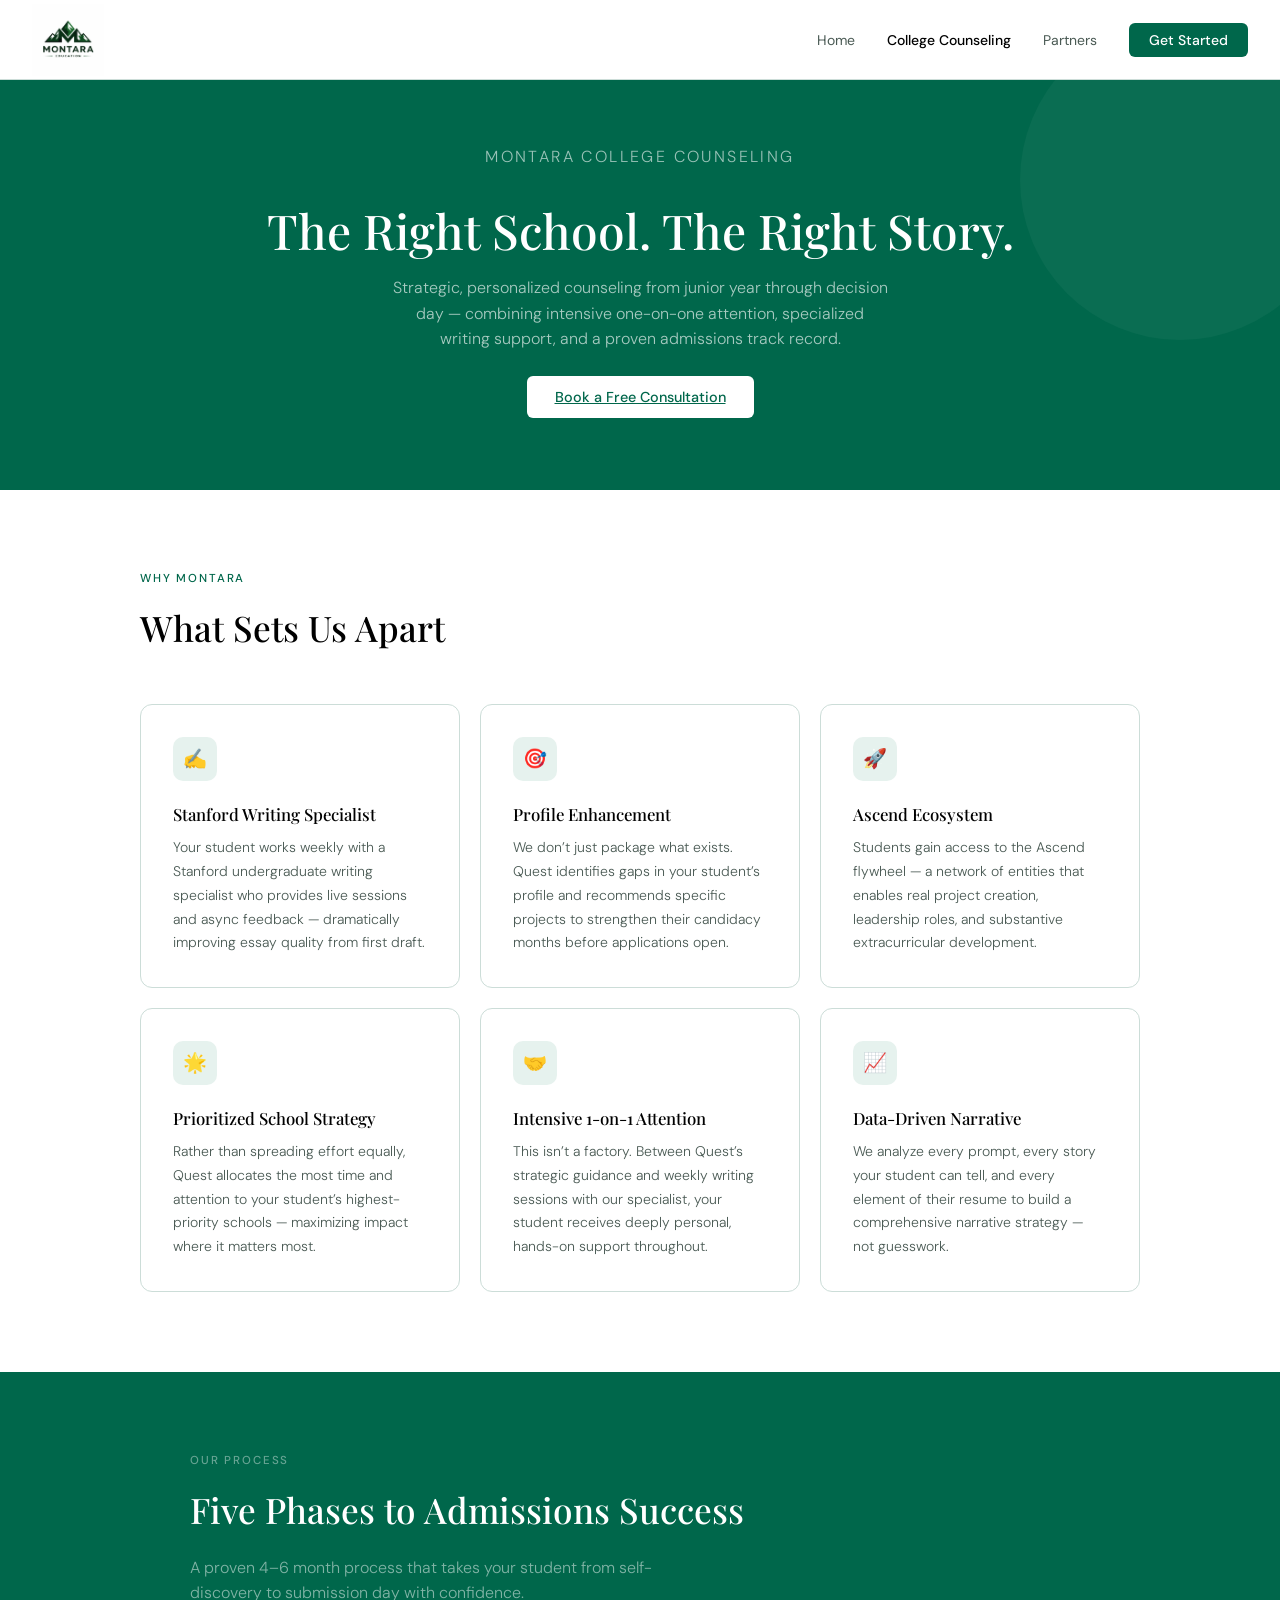
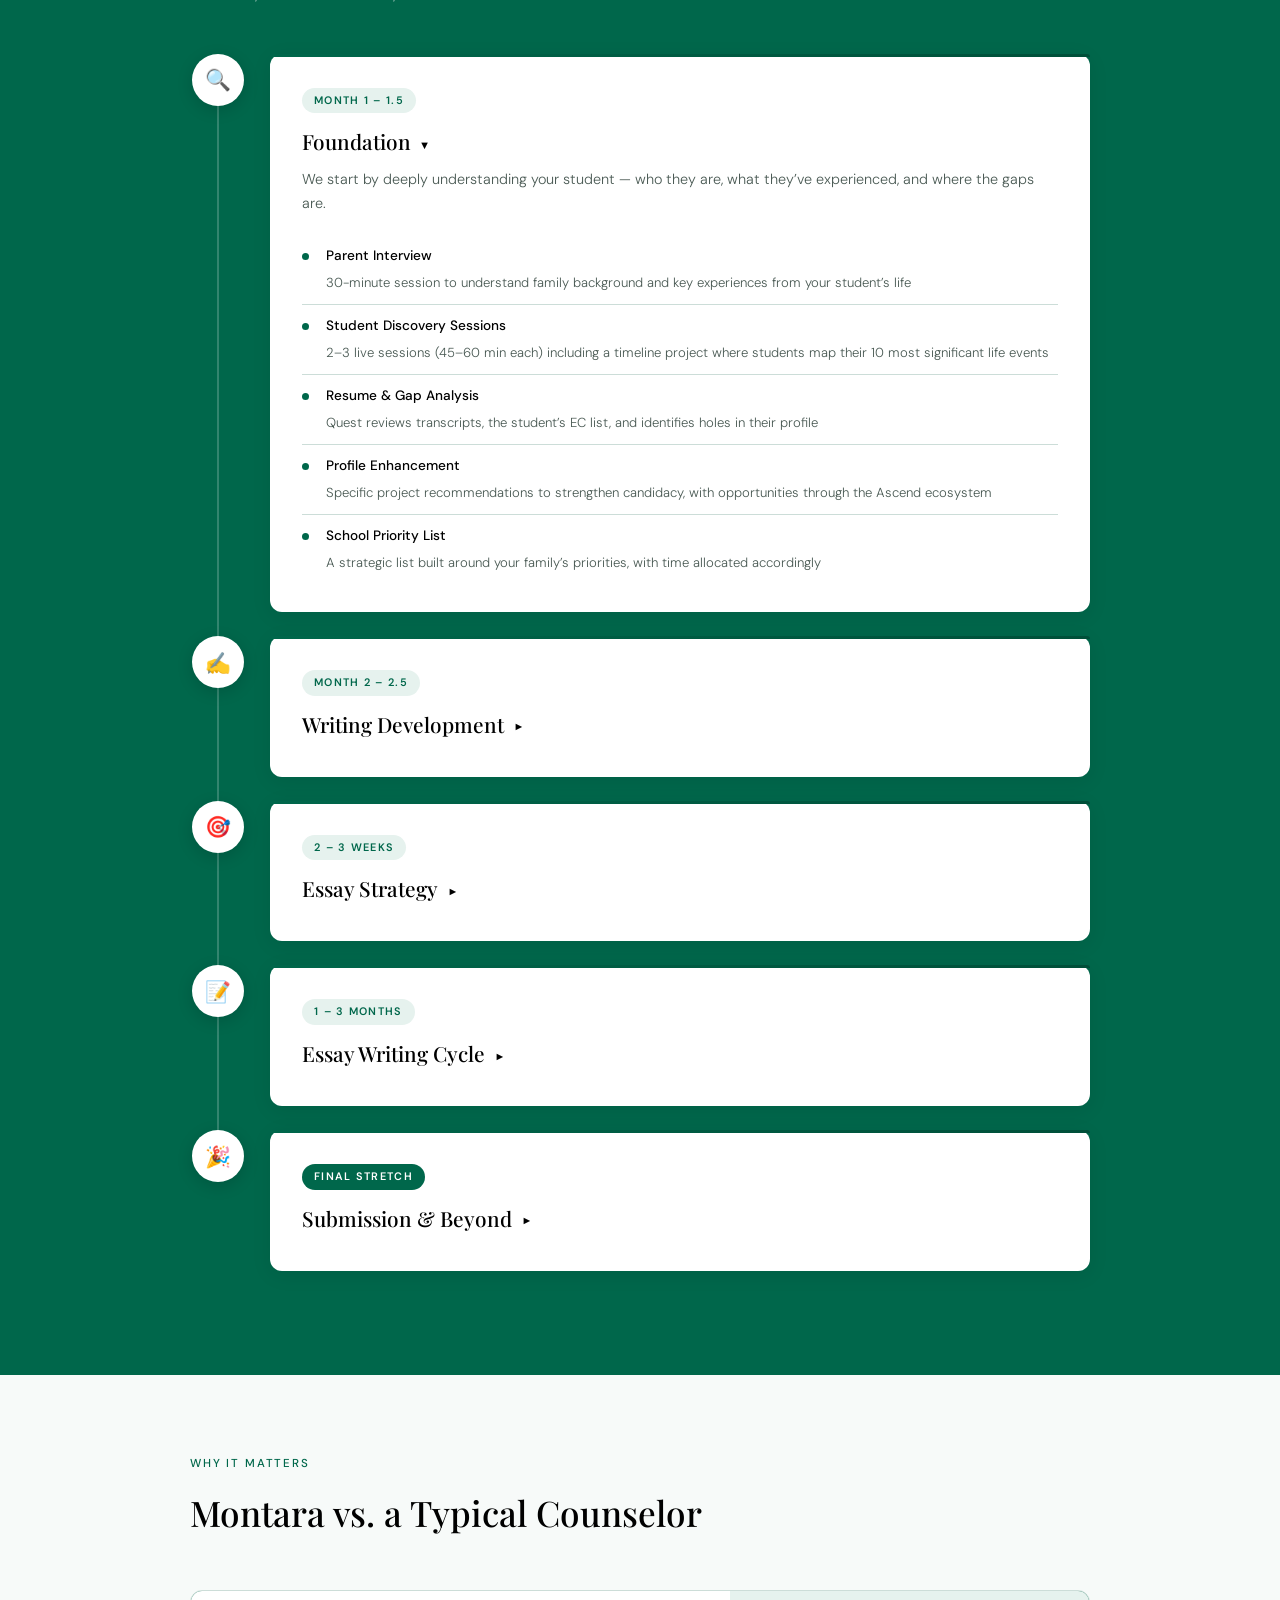
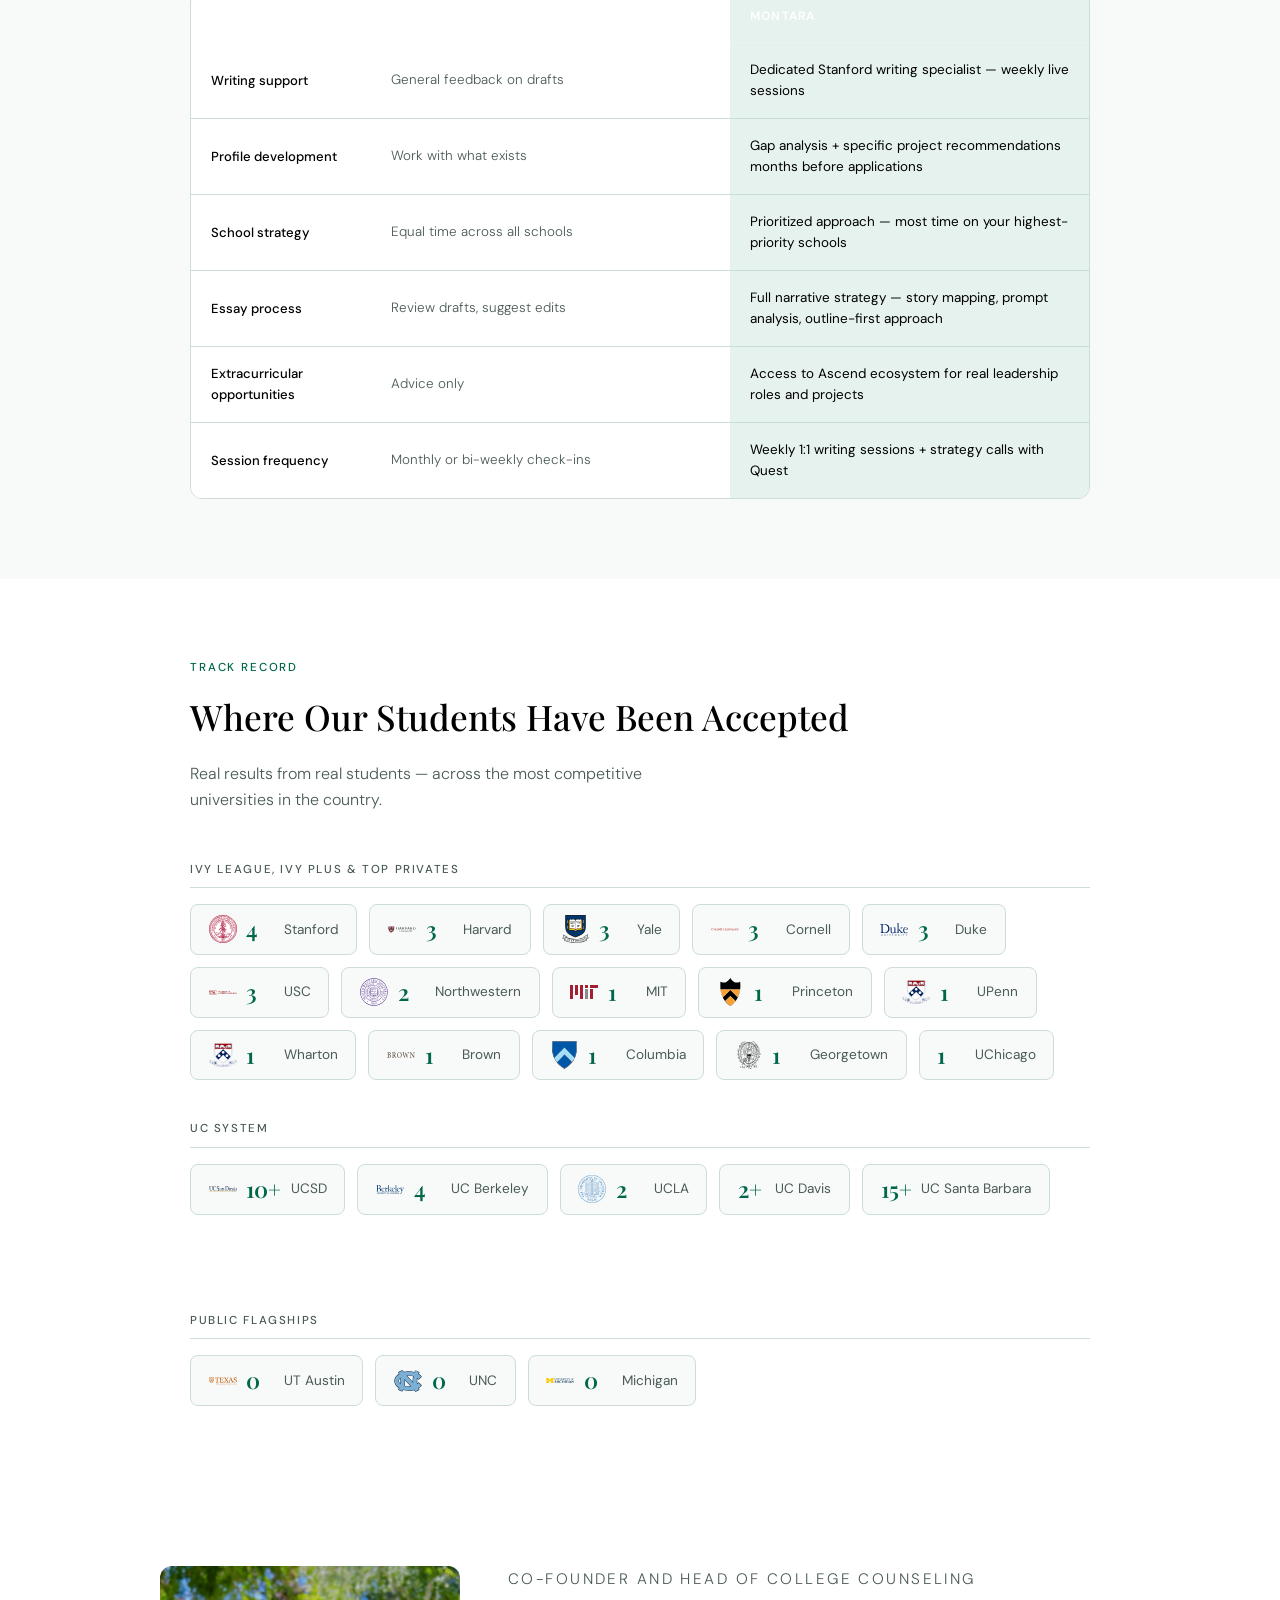
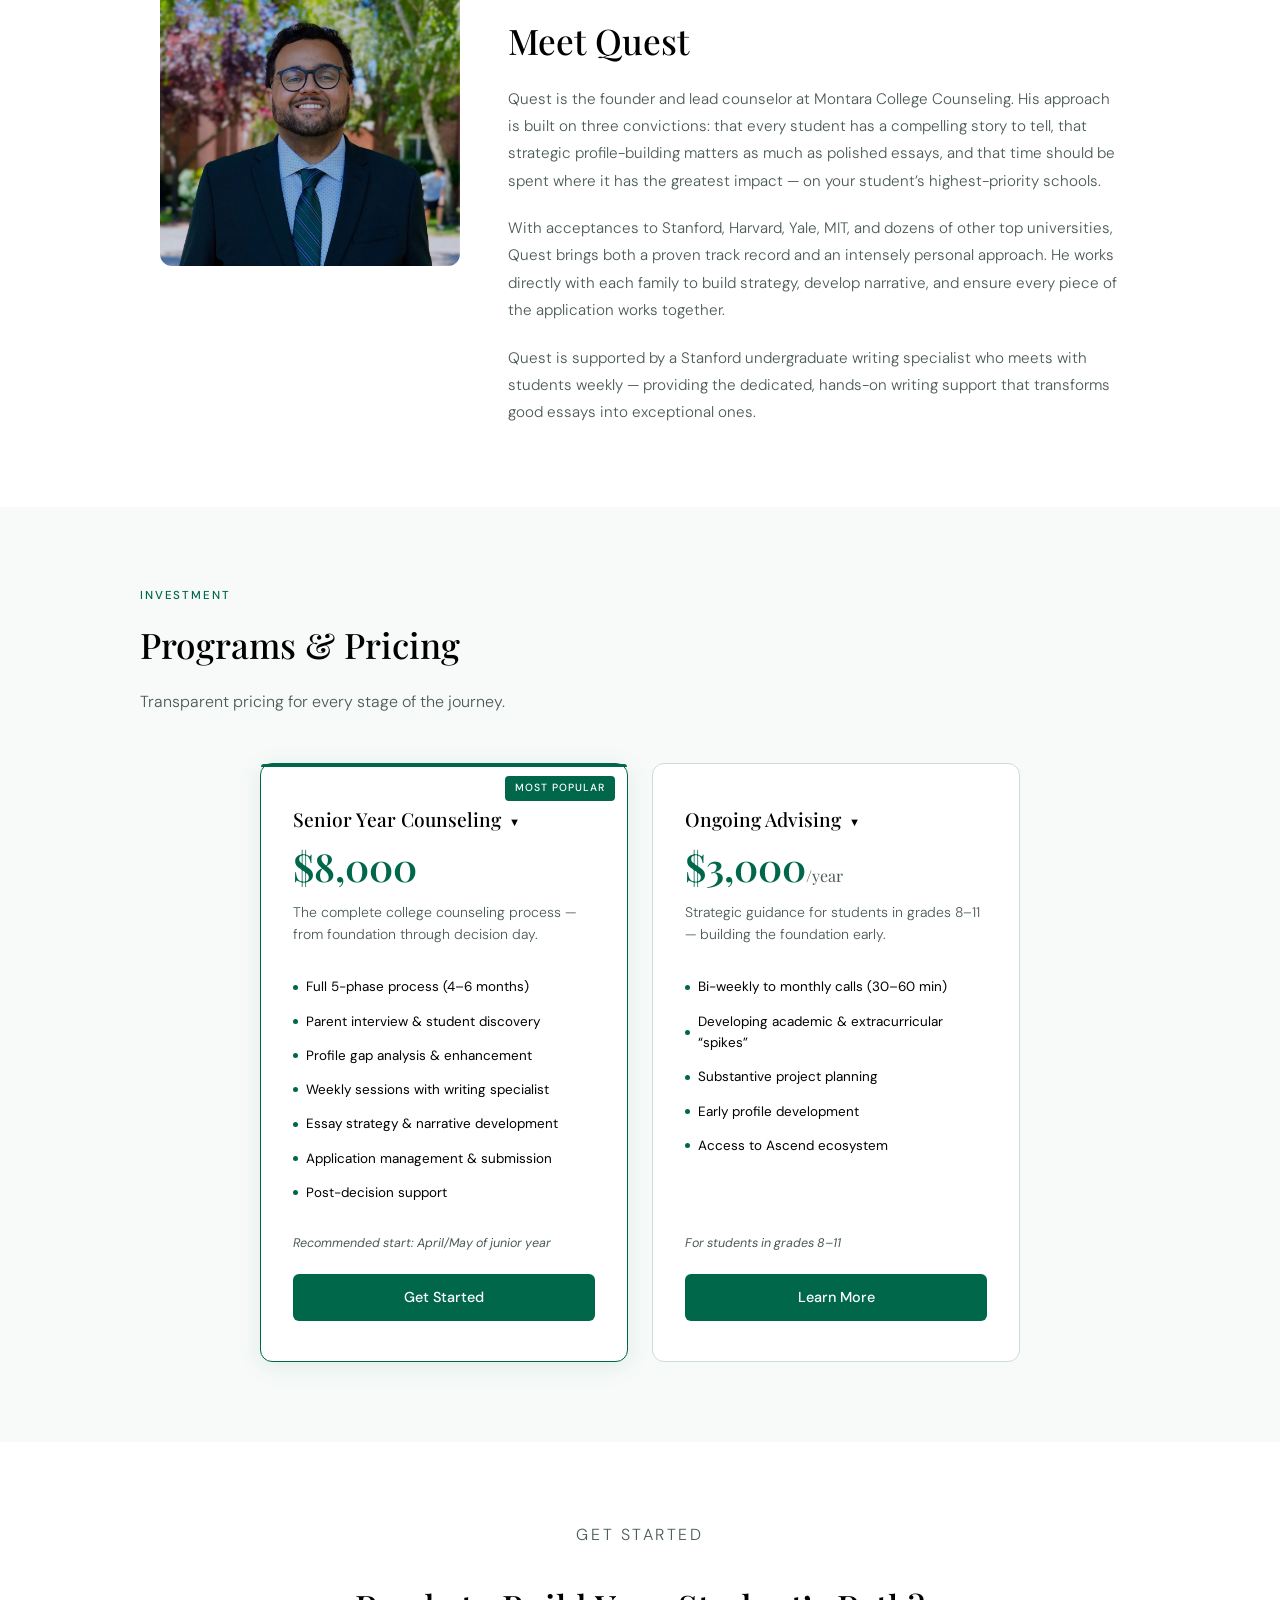
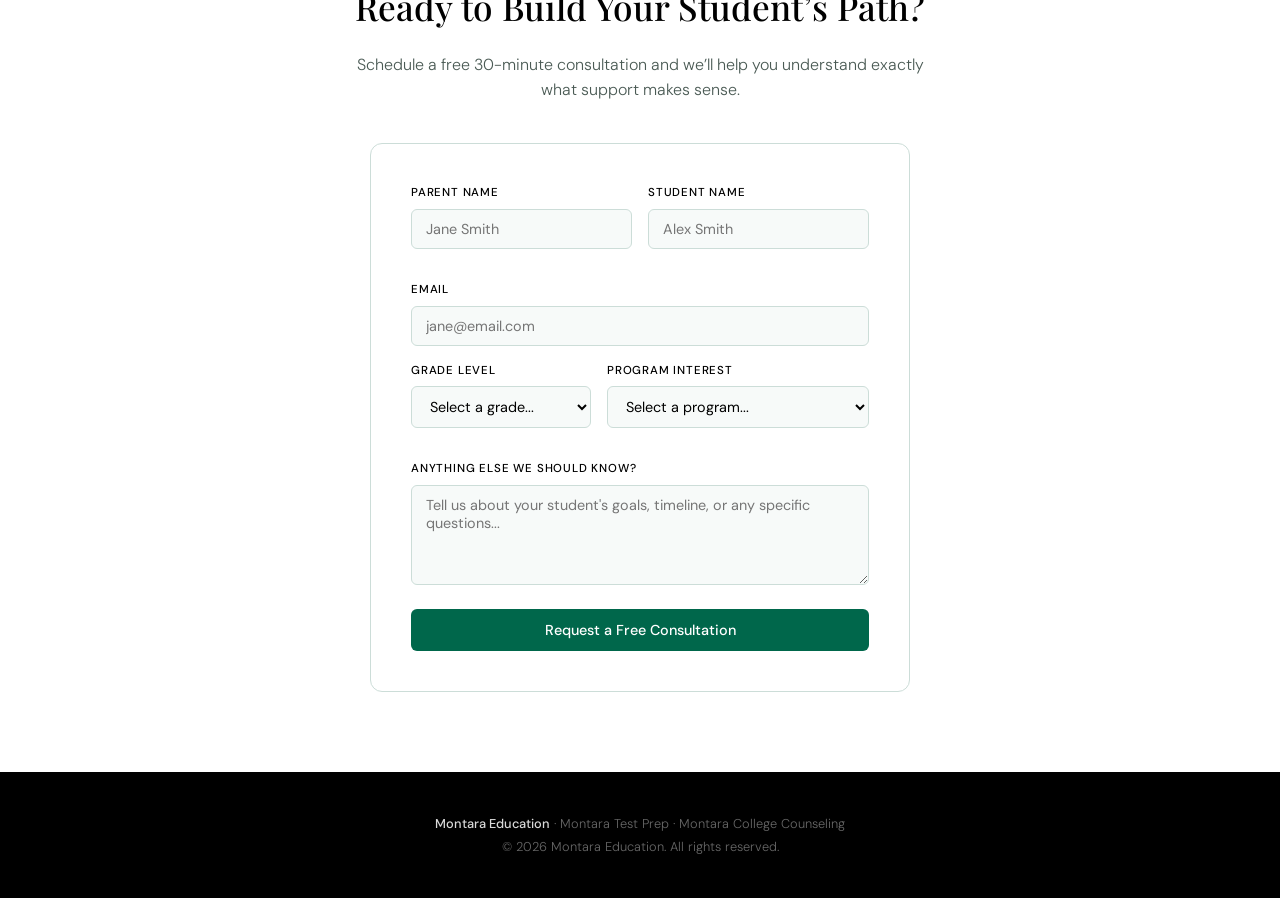
==== counseling.html @ 3a5be585 "Add 5 interactive enhancements to counseling page 1. Animated counters — school acceptance numbers c" ====
<!DOCTYPE html>
<html lang="en">
<head>
<meta charset="UTF-8">
<meta name="viewport" content="width=device-width, initial-scale=1.0">
<title>College Counseling — Montara Education</title>
<meta name="description" content="Montara College Counseling — personalized, one-on-one college counseling with specialized writing support, profile enhancement, and a proven track record at Stanford, Harvard, Yale, MIT, and more.">
<meta name="keywords" content="college counseling, college admissions counselor, college essay help, university application, Montara, Quest Sandel">
<link rel="canonical" href="https://montaraeducation.com/counseling.html">

<!-- Open Graph -->
<meta property="og:type" content="website">
<meta property="og:title" content="College Counseling — Montara Education">
<meta property="og:description" content="Personalized college counseling with a Stanford writing specialist, profile enhancement, and acceptances to Stanford, Harvard, Yale, MIT, and 50+ top universities.">
<meta property="og:url" content="https://montaraeducation.com/counseling.html">
<meta property="og:image" content="https://montaraeducation.com/assets/coach-quest-sandel.jpg">
<meta property="og:site_name" content="Montara Education">

<!-- Twitter Card -->
<meta name="twitter:card" content="summary_large_image">
<meta name="twitter:title" content="College Counseling — Montara Education">
<meta name="twitter:description" content="Personalized college counseling with a proven track record at top universities.">
<meta name="twitter:image" content="https://montaraeducation.com/assets/coach-quest-sandel.jpg">

<link rel="icon" type="image/png" href="assets/logo.png">
<link href="https://fonts.googleapis.com/css2?family=Playfair+Display:wght@400;500;600&family=DM+Sans:wght@300;400;500&display=swap" rel="stylesheet">
<link rel="stylesheet" href="styles.css">
<link rel="stylesheet" href="counseling.css">

<!-- Structured Data -->
<script type="application/ld+json">
{
  "@context": "https://schema.org",
  "@type": "Service",
  "name": "Montara College Counseling",
  "provider": {
    "@type": "EducationalOrganization",
    "name": "Montara Education",
    "url": "https://montaraeducation.com"
  },
  "description": "Comprehensive, personalized college counseling from junior year through decision day with specialized writing support and a proven admissions track record.",
  "url": "https://montaraeducation.com/counseling.html",
  "offers": [
    {
      "@type": "Offer",
      "name": "Senior Year College Counseling",
      "price": "8000",
      "priceCurrency": "USD",
      "description": "Full 5-phase college counseling process spanning 4-6 months"
    },
    {
      "@type": "Offer",
      "name": "Ongoing Advising (Grades 8-11)",
      "price": "3000",
      "priceCurrency": "USD",
      "description": "Bi-weekly to monthly strategic guidance for younger students"
    }
  ]
}
</script>
</head>
<body>

<nav>
  <div class="logo">
    <a href="index.html"><img src="assets/logo.png" alt="Montara Education"></a>
  </div>
  <ul class="nav-links">
    <li><a href="index.html">Home</a></li>
    <li><a href="counseling.html" class="nav-active">College Counseling</a></li>
    <li><a href="partners.html">Partners</a></li>
    <li><a class="nav-cta" href="#contact">Get Started</a></li>
  </ul>
</nav>

<!-- HERO -->
<section class="ihero">
  <p class="eyebrow">Montara College Counseling</p>
  <h1>The Right School. The Right Story.</h1>
  <p>Strategic, personalized counseling from junior year through decision day &mdash; combining intensive one-on-one attention, specialized writing support, and a proven admissions track record.</p>
  <a class="btn-w" href="#contact">Book a Free Consultation</a>
</section>

<!-- DIFFERENTIATORS -->
<section class="cc-diff">
  <div class="cc-diff-inner">
    <p class="slabel">Why Montara</p>
    <h2 class="stitle">What Sets Us Apart</h2>
    <div class="cc-diff-grid">
      <div class="cc-diff-card">
        <div class="cc-diff-icon">&#9997;&#65039;</div>
        <h4>Stanford Writing Specialist</h4>
        <p>Your student works weekly with a Stanford undergraduate writing specialist who provides live sessions and async feedback &mdash; dramatically improving essay quality from first draft.</p>
      </div>
      <div class="cc-diff-card">
        <div class="cc-diff-icon">&#127919;</div>
        <h4>Profile Enhancement</h4>
        <p>We don&rsquo;t just package what exists. Quest identifies gaps in your student&rsquo;s profile and recommends specific projects to strengthen their candidacy months before applications open.</p>
      </div>
      <div class="cc-diff-card">
        <div class="cc-diff-icon">&#128640;</div>
        <h4>Ascend Ecosystem</h4>
        <p>Students gain access to the Ascend flywheel &mdash; a network of entities that enables real project creation, leadership roles, and substantive extracurricular development.</p>
      </div>
      <div class="cc-diff-card">
        <div class="cc-diff-icon">&#127775;</div>
        <h4>Prioritized School Strategy</h4>
        <p>Rather than spreading effort equally, Quest allocates the most time and attention to your student&rsquo;s highest-priority schools &mdash; maximizing impact where it matters most.</p>
      </div>
      <div class="cc-diff-card">
        <div class="cc-diff-icon">&#129309;</div>
        <h4>Intensive 1-on-1 Attention</h4>
        <p>This isn&rsquo;t a factory. Between Quest&rsquo;s strategic guidance and weekly writing sessions with our specialist, your student receives deeply personal, hands-on support throughout.</p>
      </div>
      <div class="cc-diff-card">
        <div class="cc-diff-icon">&#128200;</div>
        <h4>Data-Driven Narrative</h4>
        <p>We analyze every prompt, every story your student can tell, and every element of their resume to build a comprehensive narrative strategy &mdash; not guesswork.</p>
      </div>
    </div>
  </div>
</section>

<!-- PROCESS -->
<div class="cc-process">
  <div class="cc-process-inner">
    <p class="slabel">Our Process</p>
    <h2 class="stitle">Five Phases to Admissions Success</h2>
    <p class="ssub">A proven 4&ndash;6 month process that takes your student from self-discovery to submission day with confidence.</p>

    <div class="tl">

      <div class="tl-item">
        <div class="tl-rail">
          <div class="tl-icon">&#128269;</div>
          <div class="tl-line"></div>
        </div>
        <div class="tl-card">
          <div class="tl-badge">Month 1 &ndash; 1.5</div>
          <h3>Foundation<span class="tl-chevron"></span></h3>
          <p class="tl-desc">We start by deeply understanding your student &mdash; who they are, what they&rsquo;ve experienced, and where the gaps are.</p>
          <div class="tl-details">
            <div class="tl-detail"><div class="tl-dot"></div><div><strong>Parent Interview</strong><span>30-minute session to understand family background and key experiences from your student&rsquo;s life</span></div></div>
            <div class="tl-detail"><div class="tl-dot"></div><div><strong>Student Discovery Sessions</strong><span>2&ndash;3 live sessions (45&ndash;60 min each) including a timeline project where students map their 10 most significant life events</span></div></div>
            <div class="tl-detail"><div class="tl-dot"></div><div><strong>Resume &amp; Gap Analysis</strong><span>Quest reviews transcripts, the student&rsquo;s EC list, and identifies holes in their profile</span></div></div>
            <div class="tl-detail"><div class="tl-dot"></div><div><strong>Profile Enhancement</strong><span>Specific project recommendations to strengthen candidacy, with opportunities through the Ascend ecosystem</span></div></div>
            <div class="tl-detail"><div class="tl-dot"></div><div><strong>School Priority List</strong><span>A strategic list built around your family&rsquo;s priorities, with time allocated accordingly</span></div></div>
          </div>
        </div>
      </div>

      <div class="tl-item">
        <div class="tl-rail">
          <div class="tl-icon">&#9997;&#65039;</div>
          <div class="tl-line"></div>
        </div>
        <div class="tl-card tl-collapsed">
          <div class="tl-badge">Month 2 &ndash; 2.5</div>
          <h3>Writing Development<span class="tl-chevron"></span></h3>
          <p class="tl-desc">Your student begins working with our Stanford writing specialist in weekly live sessions plus async review.</p>
          <div class="tl-details">
            <div class="tl-detail"><div class="tl-dot"></div><div><strong>Storytelling Assessment</strong><span>We review the timeline project writing to identify which stories your student tells powerfully and which need development</span></div></div>
            <div class="tl-detail"><div class="tl-dot"></div><div><strong>Voice Development</strong><span>Live sessions focused on finding and refining your student&rsquo;s authentic written voice</span></div></div>
            <div class="tl-detail"><div class="tl-dot"></div><div><strong>Narrative Foundations</strong><span>Building the raw material that will fuel every essay across every application</span></div></div>
          </div>
        </div>
      </div>

      <div class="tl-item">
        <div class="tl-rail">
          <div class="tl-icon">&#127919;</div>
          <div class="tl-line"></div>
        </div>
        <div class="tl-card tl-collapsed">
          <div class="tl-badge">2 &ndash; 3 Weeks</div>
          <h3>Essay Strategy<span class="tl-chevron"></span></h3>
          <p class="tl-desc">Quest takes the lead on the critical &ldquo;middle section&rdquo; &mdash; connecting your student&rsquo;s stories to each school&rsquo;s specific prompts.</p>
          <div class="tl-details">
            <div class="tl-detail"><div class="tl-dot"></div><div><strong>Prompt Breakdown</strong><span>Multiple strategy calls with Quest to analyze every school&rsquo;s essay prompts</span></div></div>
            <div class="tl-detail"><div class="tl-dot"></div><div><strong>Story-to-Prompt Mapping</strong><span>Matching your student&rsquo;s strongest narratives to the prompts where they&rsquo;ll have the most impact</span></div></div>
            <div class="tl-detail"><div class="tl-dot"></div><div><strong>Outlines &amp; Strategy</strong><span>Detailed essay outlines and a comprehensive narrative strategy for each target school</span></div></div>
          </div>
        </div>
      </div>

      <div class="tl-item">
        <div class="tl-rail">
          <div class="tl-icon">&#128221;</div>
          <div class="tl-line"></div>
        </div>
        <div class="tl-card tl-collapsed">
          <div class="tl-badge">1 &ndash; 3 Months</div>
          <h3>Essay Writing Cycle<span class="tl-chevron"></span></h3>
          <p class="tl-desc">Students turn outlines into polished essays through an intensive, multi-round writing process.</p>
          <div class="tl-details">
            <div class="tl-detail"><div class="tl-dot"></div><div><strong>Weekly Writing Sessions</strong><span>1-hour live sessions with our writing specialist to develop and refine each essay</span></div></div>
            <div class="tl-detail"><div class="tl-dot"></div><div><strong>Async Feedback from Quest</strong><span>Detailed comments on every draft to ensure strategic alignment</span></div></div>
            <div class="tl-detail"><div class="tl-dot"></div><div><strong>EC List &amp; Activities Section</strong><span>Crafting a compelling extracurricular narrative</span></div></div>
            <div class="tl-detail"><div class="tl-dot"></div><div><strong>Recommendation Strategy</strong><span>Guidance on selecting and positioning letters of recommendation</span></div></div>
          </div>
        </div>
      </div>

      <div class="tl-item tl-item-last">
        <div class="tl-rail">
          <div class="tl-icon">&#127881;</div>
        </div>
        <div class="tl-card tl-collapsed">
          <div class="tl-badge tl-badge-final">Final Stretch</div>
          <h3>Submission &amp; Beyond<span class="tl-chevron"></span></h3>
          <p class="tl-desc">We&rsquo;re with you through the finish line and beyond &mdash; from final polish to decision day.</p>
          <div class="tl-details">
            <div class="tl-detail"><div class="tl-dot"></div><div><strong>Polishing Session</strong><span>Live Zoom call with Quest for final refinements before each deadline</span></div></div>
            <div class="tl-detail"><div class="tl-dot"></div><div><strong>Submission Support</strong><span>Ensuring every application is complete, accurate, and submitted on time</span></div></div>
            <div class="tl-detail"><div class="tl-dot"></div><div><strong>Decision Support</strong><span>Calls with families to discuss acceptances, waitlists, and final enrollment decisions</span></div></div>
            <div class="tl-detail"><div class="tl-dot"></div><div><strong>Continued Engagement</strong><span>Ongoing check-ins for students involved in Ascend activities</span></div></div>
          </div>
        </div>
      </div>

    </div>
  </div>
</div>

<!-- COMPARISON TABLE -->
<section class="cc-compare">
  <div class="cc-compare-inner">
    <p class="slabel">Why It Matters</p>
    <h2 class="stitle">Montara vs. a Typical Counselor</h2>
    <div class="cc-compare-table">
      <div class="cc-compare-row cc-compare-header">
        <div class="cc-compare-feature"></div>
        <div class="cc-compare-them">Typical Counselor</div>
        <div class="cc-compare-us">Montara</div>
      </div>
      <div class="cc-compare-row">
        <div class="cc-compare-feature">Writing support</div>
        <div class="cc-compare-them">General feedback on drafts</div>
        <div class="cc-compare-us">Dedicated Stanford writing specialist &mdash; weekly live sessions</div>
      </div>
      <div class="cc-compare-row">
        <div class="cc-compare-feature">Profile development</div>
        <div class="cc-compare-them">Work with what exists</div>
        <div class="cc-compare-us">Gap analysis + specific project recommendations months before applications</div>
      </div>
      <div class="cc-compare-row">
        <div class="cc-compare-feature">School strategy</div>
        <div class="cc-compare-them">Equal time across all schools</div>
        <div class="cc-compare-us">Prioritized approach &mdash; most time on your highest-priority schools</div>
      </div>
      <div class="cc-compare-row">
        <div class="cc-compare-feature">Essay process</div>
        <div class="cc-compare-them">Review drafts, suggest edits</div>
        <div class="cc-compare-us">Full narrative strategy &mdash; story mapping, prompt analysis, outline-first approach</div>
      </div>
      <div class="cc-compare-row">
        <div class="cc-compare-feature">Extracurricular opportunities</div>
        <div class="cc-compare-them">Advice only</div>
        <div class="cc-compare-us">Access to Ascend ecosystem for real leadership roles and projects</div>
      </div>
      <div class="cc-compare-row">
        <div class="cc-compare-feature">Session frequency</div>
        <div class="cc-compare-them">Monthly or bi-weekly check-ins</div>
        <div class="cc-compare-us">Weekly 1:1 writing sessions + strategy calls with Quest</div>
      </div>
    </div>
  </div>
</section>

<!-- TRACK RECORD -->
<section class="cc-record">
  <div class="cc-record-inner">
    <p class="slabel">Track Record</p>
    <h2 class="stitle">Where Our Students Have Been Accepted</h2>
    <p class="ssub">Real results from real students &mdash; across the most competitive universities in the country.</p>

    <div class="cc-record-group">
      <h4 class="cc-record-label">Ivy League, Ivy Plus &amp; Top Privates</h4>
      <div class="cc-record-grid">
        <div class="cc-school"><img class="cc-school-logo" src="assets/logos/stanford.svg" alt="Stanford"><span class="cc-school-count" data-count="4">0</span><span class="cc-school-name">Stanford</span></div>
        <div class="cc-school"><img class="cc-school-logo" src="assets/logos/harvard.svg" alt="Harvard"><span class="cc-school-count" data-count="3">0</span><span class="cc-school-name">Harvard</span></div>
        <div class="cc-school"><img class="cc-school-logo" src="assets/logos/yale.svg" alt="Yale"><span class="cc-school-count" data-count="3">0</span><span class="cc-school-name">Yale</span></div>
        <div class="cc-school"><img class="cc-school-logo" src="assets/logos/cornell.svg" alt="Cornell"><span class="cc-school-count" data-count="3">0</span><span class="cc-school-name">Cornell</span></div>
        <div class="cc-school"><img class="cc-school-logo" src="assets/logos/duke.svg" alt="Duke"><span class="cc-school-count" data-count="3">0</span><span class="cc-school-name">Duke</span></div>
        <div class="cc-school"><img class="cc-school-logo" src="assets/logos/usc.svg" alt="USC"><span class="cc-school-count" data-count="3">0</span><span class="cc-school-name">USC</span></div>
        <div class="cc-school"><img class="cc-school-logo" src="assets/logos/northwestern.svg" alt="Northwestern"><span class="cc-school-count" data-count="2">0</span><span class="cc-school-name">Northwestern</span></div>
        <div class="cc-school"><img class="cc-school-logo" src="assets/logos/mit.svg" alt="MIT"><span class="cc-school-count" data-count="1">0</span><span class="cc-school-name">MIT</span></div>
        <div class="cc-school"><img class="cc-school-logo" src="assets/logos/princeton.svg" alt="Princeton"><span class="cc-school-count" data-count="1">0</span><span class="cc-school-name">Princeton</span></div>
        <div class="cc-school"><img class="cc-school-logo" src="assets/logos/upenn.svg" alt="UPenn"><span class="cc-school-count" data-count="1">0</span><span class="cc-school-name">UPenn</span></div>
        <div class="cc-school"><img class="cc-school-logo" src="assets/logos/wharton.svg" alt="Wharton"><span class="cc-school-count" data-count="1">0</span><span class="cc-school-name">Wharton</span></div>
        <div class="cc-school"><img class="cc-school-logo" src="assets/logos/brown.svg" alt="Brown"><span class="cc-school-count" data-count="1">0</span><span class="cc-school-name">Brown</span></div>
        <div class="cc-school"><img class="cc-school-logo" src="assets/logos/columbia.svg" alt="Columbia"><span class="cc-school-count" data-count="1">0</span><span class="cc-school-name">Columbia</span></div>
        <div class="cc-school"><img class="cc-school-logo" src="assets/logos/georgetown.svg" alt="Georgetown"><span class="cc-school-count" data-count="1">0</span><span class="cc-school-name">Georgetown</span></div>
        <div class="cc-school"><span class="cc-school-count" data-count="1">0</span><span class="cc-school-name">UChicago</span></div>
      </div>
    </div>

    <div class="cc-record-group">
      <h4 class="cc-record-label">UC System</h4>
      <div class="cc-record-grid">
        <div class="cc-school"><img class="cc-school-logo" src="assets/logos/ucsd.svg" alt="UCSD"><span class="cc-school-count" data-count="20+">20+</span><span class="cc-school-name">UCSD</span></div>
        <div class="cc-school"><img class="cc-school-logo" src="assets/logos/ucberkeley.svg" alt="UC Berkeley"><span class="cc-school-count" data-count="12">0</span><span class="cc-school-name">UC Berkeley</span></div>
        <div class="cc-school"><img class="cc-school-logo" src="assets/logos/ucla.svg" alt="UCLA"><span class="cc-school-count" data-count="8">0</span><span class="cc-school-name">UCLA</span></div>
        <div class="cc-school"><span class="cc-school-count" data-count="15+">15+</span><span class="cc-school-name">UC Davis</span></div>
        <div class="cc-school"><span class="cc-school-count" data-count="15+">15+</span><span class="cc-school-name">UC Santa Barbara</span></div>
        <div class="cc-school"><span class="cc-school-count" data-count="15+">15+</span><span class="cc-school-name">UC Santa Cruz</span></div>
        <div class="cc-school"><span class="cc-school-count" data-count="3+">3+</span><span class="cc-school-name">UC Riverside</span></div>
      </div>
    </div>

    <div class="cc-record-group">
      <h4 class="cc-record-label">Public Flagships</h4>
      <div class="cc-record-grid">
        <div class="cc-school"><img class="cc-school-logo" src="assets/logos/utaustin.svg" alt="UT Austin"><span class="cc-school-count" data-count="9">0</span><span class="cc-school-name">UT Austin</span></div>
        <div class="cc-school"><img class="cc-school-logo" src="assets/logos/unc.svg" alt="UNC"><span class="cc-school-count" data-count="3">0</span><span class="cc-school-name">UNC</span></div>
        <div class="cc-school"><img class="cc-school-logo" src="assets/logos/michigan.svg" alt="Michigan"><span class="cc-school-count" data-count="2">0</span><span class="cc-school-name">Michigan</span></div>
      </div>
    </div>
  </div>
</section>

<!-- MEET QUEST -->
<section class="cc-counselor">
  <div class="cc-counselor-inner">
    <div class="cc-counselor-photo">
      <img src="assets/coach-quest-sandel.jpg" alt="Quest Sandel, Founder and Lead Counselor at Montara College Counseling">
    </div>
    <div class="cc-counselor-content">
      <p class="slabel">Co-Founder and Head of College Counseling</p>
      <h2 class="stitle">Meet Quest</h2>
      <p>Quest is the founder and lead counselor at Montara College Counseling. His approach is built on three convictions: that every student has a compelling story to tell, that strategic profile-building matters as much as polished essays, and that time should be spent where it has the greatest impact &mdash; on your student&rsquo;s highest-priority schools.</p>
      <p>With acceptances to Stanford, Harvard, Yale, MIT, and dozens of other top universities, Quest brings both a proven track record and an intensely personal approach. He works directly with each family to build strategy, develop narrative, and ensure every piece of the application works together.</p>
      <p>Quest is supported by a Stanford undergraduate writing specialist who meets with students weekly &mdash; providing the dedicated, hands-on writing support that transforms good essays into exceptional ones.</p>
    </div>
  </div>
</section>

<!-- PRICING -->
<section class="cc-pricing" id="pricing">
  <div class="cc-pricing-inner">
    <p class="slabel">Investment</p>
    <h2 class="stitle">Programs &amp; Pricing</h2>
    <p class="ssub">Transparent pricing for every stage of the journey.</p>

    <div class="cc-pricing-grid">
      <div class="cc-price-card cc-price-featured">
        <div class="cc-price-badge">Most Popular</div>
        <h3>Senior Year Counseling<span class="tl-chevron"></span></h3>
        <div class="cc-price-amount">$8,000</div>
        <p class="cc-price-desc">The complete college counseling process &mdash; from foundation through decision day.</p>
        <ul>
          <li>Full 5-phase process (4&ndash;6 months)</li>
          <li>Parent interview &amp; student discovery</li>
          <li>Profile gap analysis &amp; enhancement</li>
          <li>Weekly sessions with writing specialist</li>
          <li>Essay strategy &amp; narrative development</li>
          <li>Application management &amp; submission</li>
          <li>Post-decision support</li>
        </ul>
        <p class="cc-price-note">Recommended start: April/May of junior year</p>
        <a class="btn-g cc-price-btn" href="#contact">Get Started</a>
      </div>

      <div class="cc-price-card">
        <h3>Ongoing Advising<span class="tl-chevron"></span></h3>
        <div class="cc-price-amount">$3,000<span>/year</span></div>
        <p class="cc-price-desc">Strategic guidance for students in grades 8&ndash;11 &mdash; building the foundation early.</p>
        <ul>
          <li>Bi-weekly to monthly calls (30&ndash;60 min)</li>
          <li>Developing academic &amp; extracurricular &ldquo;spikes&rdquo;</li>
          <li>Substantive project planning</li>
          <li>Early profile development</li>
          <li>Access to Ascend ecosystem</li>
        </ul>
        <p class="cc-price-note">For students in grades 8&ndash;11</p>
        <a class="btn-g cc-price-btn" href="#contact">Learn More</a>
      </div>

    </div>
  </div>
</section>

<!-- CONTACT -->
<section class="ctasec" id="contact">
  <p class="slabel">Get Started</p>
  <h2>Ready to Build Your Student&rsquo;s Path?</h2>
  <p>Schedule a free 30-minute consultation and we&rsquo;ll help you understand exactly what support makes sense.</p>
  <div class="cform">
    <div class="frow">
      <div class="fg"><label>Parent Name</label><input type="text" placeholder="Jane Smith"></div>
      <div class="fg"><label>Student Name</label><input type="text" placeholder="Alex Smith"></div>
    </div>
    <div class="fg"><label>Email</label><input type="email" placeholder="jane@email.com"></div>
    <div class="frow">
      <div class="fg">
        <label>Grade Level</label>
        <select>
          <option value="">Select a grade...</option>
          <option>8th Grade</option>
          <option>9th Grade</option>
          <option>10th Grade</option>
          <option>11th Grade</option>
          <option>12th Grade</option>
        </select>
      </div>
      <div class="fg">
        <label>Program Interest</label>
        <select>
          <option value="">Select a program...</option>
          <option>Senior Year Counseling ($8,000)</option>
          <option>Ongoing Advising ($3,000/yr)</option>
          <option>Not sure yet</option>
        </select>
      </div>
    </div>
    <div class="fg" style="margin-bottom:1.5rem">
      <label>Anything else we should know?</label>
      <textarea placeholder="Tell us about your student's goals, timeline, or any specific questions..."></textarea>
    </div>
    <button class="btn-g" style="width:100%">Request a Free Consultation</button>
  </div>
</section>

<footer>
  <strong>Montara Education</strong> &middot; Montara Test Prep &middot; Montara College Counseling<br>
  &copy; <script>document.write(new Date().getFullYear())</script> Montara Education. All rights reserved.
</footer>

<script src="counseling.js"></script>
</body>
</html>
---- styles.css ----
:root {
  --green: #00674B;
  --green-dark: #004f39;
  --green-light: #e6f2ee;
  --green-mid: #ccddd8;
  --black: #000000;
  --white: #ffffff;
  --off: #f7faf9;
  --muted: #4a5a54;
  --border: #ccddd8;
  --r: 12px;
}

*, *::before, *::after { box-sizing: border-box; margin: 0; padding: 0; }
html { scroll-behavior: smooth; }
body { font-family: 'DM Sans', sans-serif; color: var(--black); background: var(--white); line-height: 1.6; }

/* NAV */
nav {
  position: sticky; top: 0; z-index: 100;
  background: var(--white);
  border-bottom: 1px solid var(--border);
  padding: 0 2rem;
  display: flex; align-items: center; justify-content: space-between;
  height: 80px;
}
.logo { cursor: pointer; display: flex; align-items: center; }
.logo img { height: 72px; width: auto; display: block; }
.nav-links { display: flex; align-items: center; gap: 2rem; list-style: none; }
.nav-links a { font-size: .875rem; color: var(--muted); text-decoration: none; cursor: pointer; transition: color .2s; }
.nav-links a:hover { color: var(--black); }
.nav-cta { background: var(--green) !important; color: var(--white) !important; padding: 8px 20px; border-radius: 6px; font-weight: 500 !important; }
.nav-cta:hover { background: var(--green-dark) !important; }

/* PAGE SYSTEM */
.page { display: none; }
.page.active { display: block; }

/* HERO */
.hero { background: var(--green); padding: 80px 2rem 100px; position: relative; overflow: hidden; }
.hero::before { content: ''; position: absolute; top: -60px; right: -60px; width: 400px; height: 400px; border-radius: 50%; background: rgba(255,255,255,.04); }
.hero-inner { max-width: 760px; margin: 0 auto; text-align: center; position: relative; z-index: 1; }
.hero-logo { height: 80px; width: auto; margin: 0 auto 2rem; display: block; filter: brightness(0) invert(1); }
.eyebrow { display: inline-block; font-size: .72rem; font-weight: 500; letter-spacing: .15em; text-transform: uppercase; color: rgba(255,255,255,.6); margin-bottom: 1.5rem; }
.hero h1 { font-family: 'Playfair Display', serif; font-size: clamp(2.2rem, 5vw, 3.4rem); font-weight: 500; color: var(--white); line-height: 1.2; margin-bottom: 1.5rem; }
.hero h1 em { font-style: italic; color: rgba(255,255,255,.75); }
.hero-sub { font-size: 1.05rem; font-weight: 300; color: rgba(255,255,255,.7); max-width: 540px; margin: 0 auto 2.5rem; }
.hero-actions { display: flex; gap: 1rem; justify-content: center; flex-wrap: wrap; }

/* BUTTONS */
.btn-w { background: var(--white); color: var(--green); padding: 12px 28px; border-radius: 6px; font-weight: 500; font-size: .9rem; cursor: pointer; border: none; font-family: 'DM Sans', sans-serif; transition: background .2s; }
.btn-w:hover { background: var(--off); }
.btn-ol { background: transparent; color: var(--white); padding: 12px 28px; border-radius: 6px; font-weight: 400; font-size: .9rem; cursor: pointer; border: 1px solid rgba(255,255,255,.4); font-family: 'DM Sans', sans-serif; transition: all .2s; }
.btn-ol:hover { border-color: rgba(255,255,255,.7); background: rgba(255,255,255,.06); }
.btn-g { background: var(--green); color: var(--white); padding: 12px 28px; border-radius: 6px; font-weight: 500; font-size: .9rem; cursor: pointer; border: none; font-family: 'DM Sans', sans-serif; transition: background .2s; }
.btn-g:hover { background: var(--green-dark); }

/* TRUST BAR */
.trust { background: var(--off); border-bottom: 1px solid var(--border); padding: 1.25rem 2rem; text-align: center; }
.trust p { font-size: .72rem; font-weight: 500; letter-spacing: .12em; text-transform: uppercase; color: var(--muted); }
.trust-row { display: flex; justify-content: center; gap: 2.5rem; flex-wrap: wrap; margin-top: .75rem; }
.trust-row span { font-size: .85rem; font-weight: 500; color: var(--black); opacity: .45; }

/* SECTIONS */
.section { padding: 80px 2rem; max-width: 1100px; margin: 0 auto; }
.slabel { font-size: .72rem; font-weight: 500; letter-spacing: .16em; text-transform: uppercase; color: var(--green); margin-bottom: .75rem; }
.stitle { font-family: 'Playfair Display', serif; font-size: clamp(1.6rem, 3.5vw, 2.2rem); font-weight: 500; color: var(--black); margin-bottom: 1rem; }
.ssub { font-size: 1rem; font-weight: 300; color: var(--muted); max-width: 500px; margin-bottom: 3rem; }

/* UNIT CARDS */
.units-grid { display: grid; grid-template-columns: repeat(auto-fit, minmax(300px, 1fr)); gap: 1.5rem; }
.ucard { border: 1px solid var(--border); border-radius: var(--r); padding: 2.5rem; position: relative; overflow: hidden; cursor: pointer; transition: box-shadow .25s, transform .25s; background: var(--white); }
.ucard:hover { box-shadow: 0 8px 32px rgba(0,103,75,.1); transform: translateY(-2px); }
.ucard::before { content: ''; position: absolute; top: 0; left: 0; right: 0; height: 3px; background: var(--green); }
.uicon { width: 44px; height: 44px; border-radius: 10px; background: var(--green-light); display: flex; align-items: center; justify-content: center; font-size: 1.2rem; margin-bottom: 1.5rem; }
.ucard h3 { font-family: 'Playfair Display', serif; font-size: 1.35rem; font-weight: 500; margin-bottom: .75rem; color: var(--black); }
.ucard p { font-size: .9rem; font-weight: 300; color: var(--muted); line-height: 1.7; margin-bottom: 1.5rem; }
.uf { list-style: none; margin-bottom: 2rem; }
.uf li { font-size: .85rem; color: var(--black); padding: .4rem 0; border-bottom: 1px solid var(--border); display: flex; align-items: center; gap: .6rem; }
.uf li:last-child { border-bottom: none; }
.uf li::before { content: ''; width: 5px; height: 5px; background: var(--green); border-radius: 50%; flex-shrink: 0; }
.ulink { font-size: .85rem; font-weight: 500; color: var(--green); cursor: pointer; }
.ulink:hover { color: var(--green-dark); }
.ucard-soon { opacity: .6; cursor: default; pointer-events: none; }
.ucard-soon::before { background: var(--muted); }
.ulink-soon { color: var(--muted); font-style: italic; }

/* STATS */
.stats { background: var(--black); padding: 64px 2rem; }
.stats-grid { max-width: 900px; margin: 0 auto; display: grid; grid-template-columns: repeat(auto-fit, minmax(180px, 1fr)); gap: 3rem; text-align: center; }
.snum { font-family: 'Playfair Display', serif; font-size: 2.8rem; font-weight: 600; color: var(--white); line-height: 1; margin-bottom: .5rem; }
.slbl { font-size: .82rem; font-weight: 300; color: rgba(255,255,255,.5); letter-spacing: .02em; }

/* TESTIMONIALS */
.testi { padding: 80px 2rem; background: var(--green-light); }
.testi-inner { max-width: 900px; margin: 0 auto; }
.tgrid { display: grid; grid-template-columns: repeat(auto-fit, minmax(260px, 1fr)); gap: 1.5rem; margin-top: 3rem; }
.tcard { background: var(--white); border: 1px solid var(--green-mid); border-radius: var(--r); padding: 1.75rem; }
.tquote { font-family: 'Playfair Display', serif; font-size: .975rem; font-style: italic; color: var(--black); line-height: 1.75; margin-bottom: 1.25rem; }
.tauthor { font-size: .78rem; font-weight: 500; color: var(--muted); text-transform: uppercase; letter-spacing: .08em; }
.tservice { font-size: .75rem; color: var(--green); margin-top: 4px; font-weight: 500; }

/* CTA / FORM */
.ctasec { padding: 80px 2rem; text-align: center; max-width: 640px; margin: 0 auto; }
.ctasec h2 { font-family: 'Playfair Display', serif; font-size: clamp(1.6rem, 3.5vw, 2.2rem); font-weight: 500; color: var(--black); margin-bottom: 1rem; }
.ctasec p { font-size: 1rem; font-weight: 300; color: var(--muted); margin-bottom: 2rem; }
.cform { background: var(--white); border: 1px solid var(--border); border-radius: var(--r); padding: 2.5rem; max-width: 540px; margin: 2.5rem auto 0; text-align: left; }
.frow { display: grid; grid-template-columns: 1fr 1fr; gap: 1rem; margin-bottom: 1rem; }
.fg { display: flex; flex-direction: column; gap: .4rem; margin-bottom: 1rem; }
.fg label { font-size: .72rem; font-weight: 500; color: var(--black); text-transform: uppercase; letter-spacing: .07em; }
.fg input, .fg select, .fg textarea { font-family: 'DM Sans', sans-serif; font-size: .9rem; padding: 10px 14px; border: 1px solid var(--border); border-radius: 6px; color: var(--black); background: var(--off); outline: none; transition: border-color .2s; }
.fg input:focus, .fg select:focus, .fg textarea:focus { border-color: var(--green); background: var(--white); }
.fg textarea { resize: vertical; min-height: 100px; }

/* FOOTER */
footer { background: var(--black); color: rgba(255,255,255,.4); padding: 2.5rem 2rem; text-align: center; font-size: .8rem; font-weight: 300; line-height: 1.8; }
footer strong { color: rgba(255,255,255,.85); font-weight: 500; }

/* INNER PAGE HERO */
.ihero { background: var(--green); padding: 64px 2rem 80px; text-align: center; position: relative; overflow: hidden; }
.ihero::before { content: ''; position: absolute; top: -60px; right: -60px; width: 320px; height: 320px; border-radius: 50%; background: rgba(255,255,255,.04); }
.ihero .eyebrow { color: rgba(255,255,255,.6); }
.ihero h1 { font-family: 'Playfair Display', serif; font-size: clamp(2rem, 4.5vw, 3rem); font-weight: 500; color: var(--white); margin-bottom: 1rem; line-height: 1.2; position: relative; }
.ihero p { font-size: 1rem; font-weight: 300; color: rgba(255,255,255,.65); max-width: 500px; margin: 0 auto 2rem; position: relative; }

/* INNER PAGE SECTIONS */
.psec { padding: 72px 2rem; max-width: 1000px; margin: 0 auto; }
.ogrid { display: grid; grid-template-columns: repeat(auto-fit, minmax(240px, 1fr)); gap: 1.25rem; margin-top: 3rem; }
.ocard { border: 1px solid var(--border); border-radius: var(--r); padding: 2rem; background: var(--white); }
.ocard h4 { font-family: 'Playfair Display', serif; font-size: 1.1rem; font-weight: 500; color: var(--black); margin-bottom: .6rem; }
.ocard p { font-size: .875rem; font-weight: 300; color: var(--muted); line-height: 1.7; }
.bglight { background: var(--green-light); padding: 72px 2rem; }
.bglight-inner { max-width: 1000px; margin: 0 auto; }
.steps { margin-top: 3rem; display: grid; gap: 1rem; }
.step { display: flex; gap: 1.5rem; align-items: flex-start; padding: 1.5rem; border: 1px solid var(--border); border-radius: var(--r); background: var(--white); }
.sn { font-family: 'Playfair Display', serif; font-size: 1.8rem; font-weight: 600; color: var(--green); line-height: 1; min-width: 36px; }
.sc h4 { font-weight: 500; font-size: .95rem; color: var(--black); margin-bottom: .4rem; }
.sc p { font-size: .875rem; font-weight: 300; color: var(--muted); line-height: 1.6; }
.pagecta { padding: 72px 2rem; text-align: center; }
---- counseling.css ----
/* ===== COUNSELING PAGE STYLES ===== */

/* Active nav link */
.nav-active { color: var(--black) !important; font-weight: 500 !important; }

/* DIFFERENTIATORS */
.cc-diff { padding: 80px 2rem; background: var(--white); }
.cc-diff-inner { max-width: 1000px; margin: 0 auto; }
.cc-diff-grid { display: grid; grid-template-columns: repeat(auto-fit, minmax(280px, 1fr)); gap: 1.25rem; margin-top: 3rem; }
.cc-diff-card { border: 1px solid var(--border); border-radius: var(--r); padding: 2rem; background: var(--white); transition: box-shadow .25s, transform .25s; }
.cc-diff-card:hover { box-shadow: 0 6px 24px rgba(0,103,75,.08); transform: translateY(-2px); }
.cc-diff-icon { width: 44px; height: 44px; border-radius: 10px; background: var(--green-light); display: flex; align-items: center; justify-content: center; font-size: 1.2rem; margin-bottom: 1.25rem; }
.cc-diff-card h4 { font-family: 'Playfair Display', serif; font-size: 1.05rem; font-weight: 500; color: var(--black); margin-bottom: .5rem; }
.cc-diff-card p { font-size: .875rem; font-weight: 300; color: var(--muted); line-height: 1.7; }

/* PROCESS — VERTICAL TIMELINE */
.cc-process { background: var(--green); padding: 80px 2rem; }
.cc-process-inner { max-width: 900px; margin: 0 auto; }
.cc-process .slabel { color: rgba(255,255,255,.4); }
.cc-process .stitle { color: var(--white); }
.cc-process .ssub { color: rgba(255,255,255,.5); }

.tl { margin-top: 3rem; position: relative; }

.tl-item { display: grid; grid-template-columns: 56px 1fr; gap: 1.5rem; margin-bottom: 0; }
.tl-item-last .tl-rail { padding-bottom: 0; }

/* Rail — icon + vertical line */
.tl-rail { display: flex; flex-direction: column; align-items: center; }
.tl-icon {
  width: 52px; height: 52px; border-radius: 50%;
  background: var(--white); display: flex; align-items: center; justify-content: center;
  font-size: 1.3rem; flex-shrink: 0; position: relative; z-index: 2;
  box-shadow: 0 4px 16px rgba(0,0,0,.15);
}
.tl-line {
  width: 2px; flex: 1; background: rgba(255,255,255,.2);
  margin-top: 0; margin-bottom: 0;
}

/* Card */
.tl-card {
  background: var(--white); border-radius: var(--r); padding: 2rem 2rem 1.75rem;
  margin-bottom: 1.5rem; position: relative;
  box-shadow: 0 4px 20px rgba(0,0,0,.08);
  transition: box-shadow .3s, transform .3s;
}
.tl-card:hover { box-shadow: 0 8px 32px rgba(0,0,0,.12); transform: translateY(-2px); }
.tl-card::before {
  content: ''; position: absolute; top: 0; left: 0; right: 0; height: 3px;
  background: linear-gradient(90deg, var(--green), var(--green-dark));
  border-radius: var(--r) var(--r) 0 0;
}

.tl-badge {
  display: inline-block; font-size: .68rem; font-weight: 600; letter-spacing: .12em; text-transform: uppercase;
  color: var(--green); background: var(--green-light); padding: 4px 12px; border-radius: 20px; margin-bottom: .75rem;
}
.tl-badge-final { background: var(--green); color: var(--white); }

.tl-card h3 { font-family: 'Playfair Display', serif; font-size: 1.3rem; font-weight: 500; color: var(--black); margin-bottom: .5rem; }
.tl-desc { font-size: .9rem; font-weight: 300; color: var(--muted); line-height: 1.7; margin-bottom: 1.25rem; }

.tl-details { display: grid; gap: 0; }
.tl-detail {
  display: grid; grid-template-columns: 12px 1fr; gap: .75rem; align-items: baseline;
  padding: .6rem 0; border-bottom: 1px solid var(--border);
}
.tl-detail:last-child { border-bottom: none; }
.tl-dot { width: 7px; height: 7px; background: var(--green); border-radius: 50%; margin-top: .35rem; }
.tl-detail strong { display: block; font-size: .85rem; font-weight: 500; color: var(--black); margin-bottom: .15rem; }
.tl-detail span { font-size: .82rem; font-weight: 300; color: var(--muted); line-height: 1.6; }

/* TRACK RECORD */
.cc-record { padding: 80px 2rem; background: var(--white); }
.cc-record-inner { max-width: 900px; margin: 0 auto; }

.cc-record-group { margin-bottom: 2.5rem; }
.cc-record-group:last-child { margin-bottom: 0; }
.cc-record-label {
  font-size: .72rem; font-weight: 500; letter-spacing: .14em; text-transform: uppercase;
  color: var(--muted); margin-bottom: 1rem; padding-bottom: .5rem; border-bottom: 1px solid var(--border);
}
.cc-record-grid { display: flex; flex-wrap: wrap; gap: .75rem; }
.cc-school {
  display: flex; align-items: center; gap: .6rem;
  background: var(--off); border: 1px solid var(--border);
  border-radius: 8px; padding: .65rem 1.1rem;
  transition: box-shadow .2s, transform .2s;
}
.cc-school:hover { box-shadow: 0 4px 16px rgba(0,103,75,.08); transform: translateY(-1px); }
.cc-school-logo { height: 28px; width: 28px; object-fit: contain; flex-shrink: 0; }
.cc-school-count {
  font-family: 'Playfair Display', serif; font-size: 1.4rem; font-weight: 600;
  color: var(--green); line-height: 1; min-width: 28px;
}
.cc-school-name { font-size: .85rem; font-weight: 400; color: var(--muted); }

/* MEET QUEST */
.cc-counselor { padding: 80px 2rem; background: var(--white); }
.cc-counselor-inner { max-width: 960px; margin: 0 auto; display: grid; grid-template-columns: 300px 1fr; gap: 3rem; align-items: start; }
.cc-counselor-photo img { width: 100%; border-radius: var(--r); object-fit: cover; aspect-ratio: 1; }
.cc-counselor-content p { font-size: .95rem; font-weight: 300; color: var(--muted); line-height: 1.8; margin-bottom: 1.25rem; }
.cc-counselor-content p:last-child { margin-bottom: 0; }

/* PRICING */
.cc-pricing { padding: 80px 2rem; background: var(--off); }
.cc-pricing-inner { max-width: 1000px; margin: 0 auto; }

.cc-pricing-grid { display: grid; grid-template-columns: repeat(2, 1fr); gap: 1.5rem; margin-top: 3rem; max-width: 760px; margin-left: auto; margin-right: auto; }

.cc-price-card {
  background: var(--white); border: 1px solid var(--border); border-radius: var(--r);
  padding: 2.5rem 2rem; position: relative; display: flex; flex-direction: column;
}
.cc-price-featured { border-color: var(--green); box-shadow: 0 4px 24px rgba(0,103,75,.1); }
.cc-price-featured::before { content: ''; position: absolute; top: 0; left: 0; right: 0; height: 3px; background: var(--green); border-radius: var(--r) var(--r) 0 0; }

.cc-price-badge {
  position: absolute; top: 12px; right: 12px;
  font-size: .65rem; font-weight: 500; text-transform: uppercase; letter-spacing: .1em;
  background: var(--green); color: var(--white); padding: 4px 10px; border-radius: 4px;
}

.cc-price-card h3 { font-family: 'Playfair Display', serif; font-size: 1.2rem; font-weight: 500; color: var(--black); margin-bottom: .75rem; }
.cc-price-amount { font-family: 'Playfair Display', serif; font-size: 2.4rem; font-weight: 600; color: var(--green); line-height: 1; margin-bottom: 1rem; }
.cc-price-amount span { font-size: 1rem; font-weight: 400; color: var(--muted); }
.cc-price-desc { font-size: .875rem; font-weight: 300; color: var(--muted); line-height: 1.6; margin-bottom: 1.5rem; }

.cc-price-card ul { list-style: none; margin-bottom: 1.5rem; flex-grow: 1; }
.cc-price-card li {
  font-size: .84rem; color: var(--black); padding: .4rem 0;
  display: flex; align-items: center; gap: .5rem;
}
.cc-price-card li::before { content: ''; width: 5px; height: 5px; background: var(--green); border-radius: 50%; flex-shrink: 0; }

.cc-price-note { font-size: .78rem; color: var(--muted); font-style: italic; margin-bottom: 1.25rem; }
.cc-price-btn { display: block; text-align: center; text-decoration: none; width: 100%; }

/* COLLAPSIBLE TIMELINE */
.tl-card .tl-desc,
.tl-card .tl-details { max-height: 600px; overflow: hidden; transition: max-height .4s ease, opacity .3s ease; opacity: 1; }
.tl-card.tl-collapsed .tl-desc,
.tl-card.tl-collapsed .tl-details { max-height: 0; opacity: 0; margin-bottom: 0; }
.tl-chevron {
  display: inline-block; margin-left: .5rem; font-size: .7rem; transition: transform .3s;
  vertical-align: middle;
}
.tl-chevron::after { content: '\25BC'; }
.tl-collapsed .tl-chevron { transform: rotate(-90deg); }

/* HOVER ANIMATIONS ON SCHOOL BADGES */
.cc-school {
  transition: box-shadow .25s, transform .25s, background .25s;
}
.cc-school:hover {
  box-shadow: 0 6px 20px rgba(0,103,75,.12);
  transform: translateY(-3px) scale(1.03);
  background: var(--white);
}

/* SCROLL REVEAL */
.reveal {
  opacity: 0;
  transform: translateY(24px);
  transition: opacity .6s ease, transform .6s ease;
}
.revealed {
  opacity: 1;
  transform: translateY(0);
}
/* Stagger reveal for grid items */
.cc-diff-card.reveal:nth-child(2) { transition-delay: .1s; }
.cc-diff-card.reveal:nth-child(3) { transition-delay: .2s; }
.cc-diff-card.reveal:nth-child(4) { transition-delay: .15s; }
.cc-diff-card.reveal:nth-child(5) { transition-delay: .25s; }
.cc-diff-card.reveal:nth-child(6) { transition-delay: .3s; }
.tl-item.reveal:nth-child(2) { transition-delay: .1s; }
.tl-item.reveal:nth-child(3) { transition-delay: .2s; }
.tl-item.reveal:nth-child(4) { transition-delay: .3s; }
.tl-item.reveal:nth-child(5) { transition-delay: .4s; }

/* COMPARISON TABLE */
.cc-compare { padding: 80px 2rem; background: var(--off); }
.cc-compare-inner { max-width: 900px; margin: 0 auto; }
.cc-compare-table { margin-top: 3rem; border: 1px solid var(--border); border-radius: var(--r); overflow: hidden; }
.cc-compare-row {
  display: grid; grid-template-columns: 180px 1fr 1fr; gap: 0;
}
.cc-compare-row > div { padding: 1rem 1.25rem; border-bottom: 1px solid var(--border); }
.cc-compare-row:last-child > div { border-bottom: none; }
.cc-compare-header { background: var(--green); }
.cc-compare-header > div { color: var(--white); font-size: .75rem; font-weight: 600; letter-spacing: .1em; text-transform: uppercase; border-bottom-color: rgba(255,255,255,.15); }
.cc-compare-feature {
  font-size: .82rem; font-weight: 500; color: var(--black); background: var(--white);
  display: flex; align-items: center;
}
.cc-compare-them {
  font-size: .84rem; font-weight: 300; color: var(--muted); background: var(--white);
  display: flex; align-items: center;
}
.cc-compare-us {
  font-size: .84rem; font-weight: 400; color: var(--black); background: var(--green-light);
  display: flex; align-items: center;
}

/* RESPONSIVE */
@media (max-width: 640px) {
  .tl-item { grid-template-columns: 40px 1fr; gap: 1rem; }
  .tl-icon { width: 40px; height: 40px; font-size: 1rem; }
  .tl-card { padding: 1.5rem; }
  .cc-diff-grid { grid-template-columns: 1fr; }
  .cc-pricing-grid { grid-template-columns: 1fr; }
  .cc-record-grid { gap: .5rem; }
  .cc-school { padding: .5rem .75rem; }
  .cc-school-count { font-size: 1.2rem; }
  .cc-counselor-inner { grid-template-columns: 1fr; }
  .cc-counselor-photo img { max-width: 260px; }
  .cc-compare-row { grid-template-columns: 1fr; }
  .cc-compare-header { display: none; }
  .cc-compare-feature { font-weight: 600; background: var(--off); }
  .cc-compare-them::before { content: 'Typical: '; font-weight: 500; color: var(--muted); }
  .cc-compare-us::before { content: 'Montara: '; font-weight: 600; color: var(--green); }
}
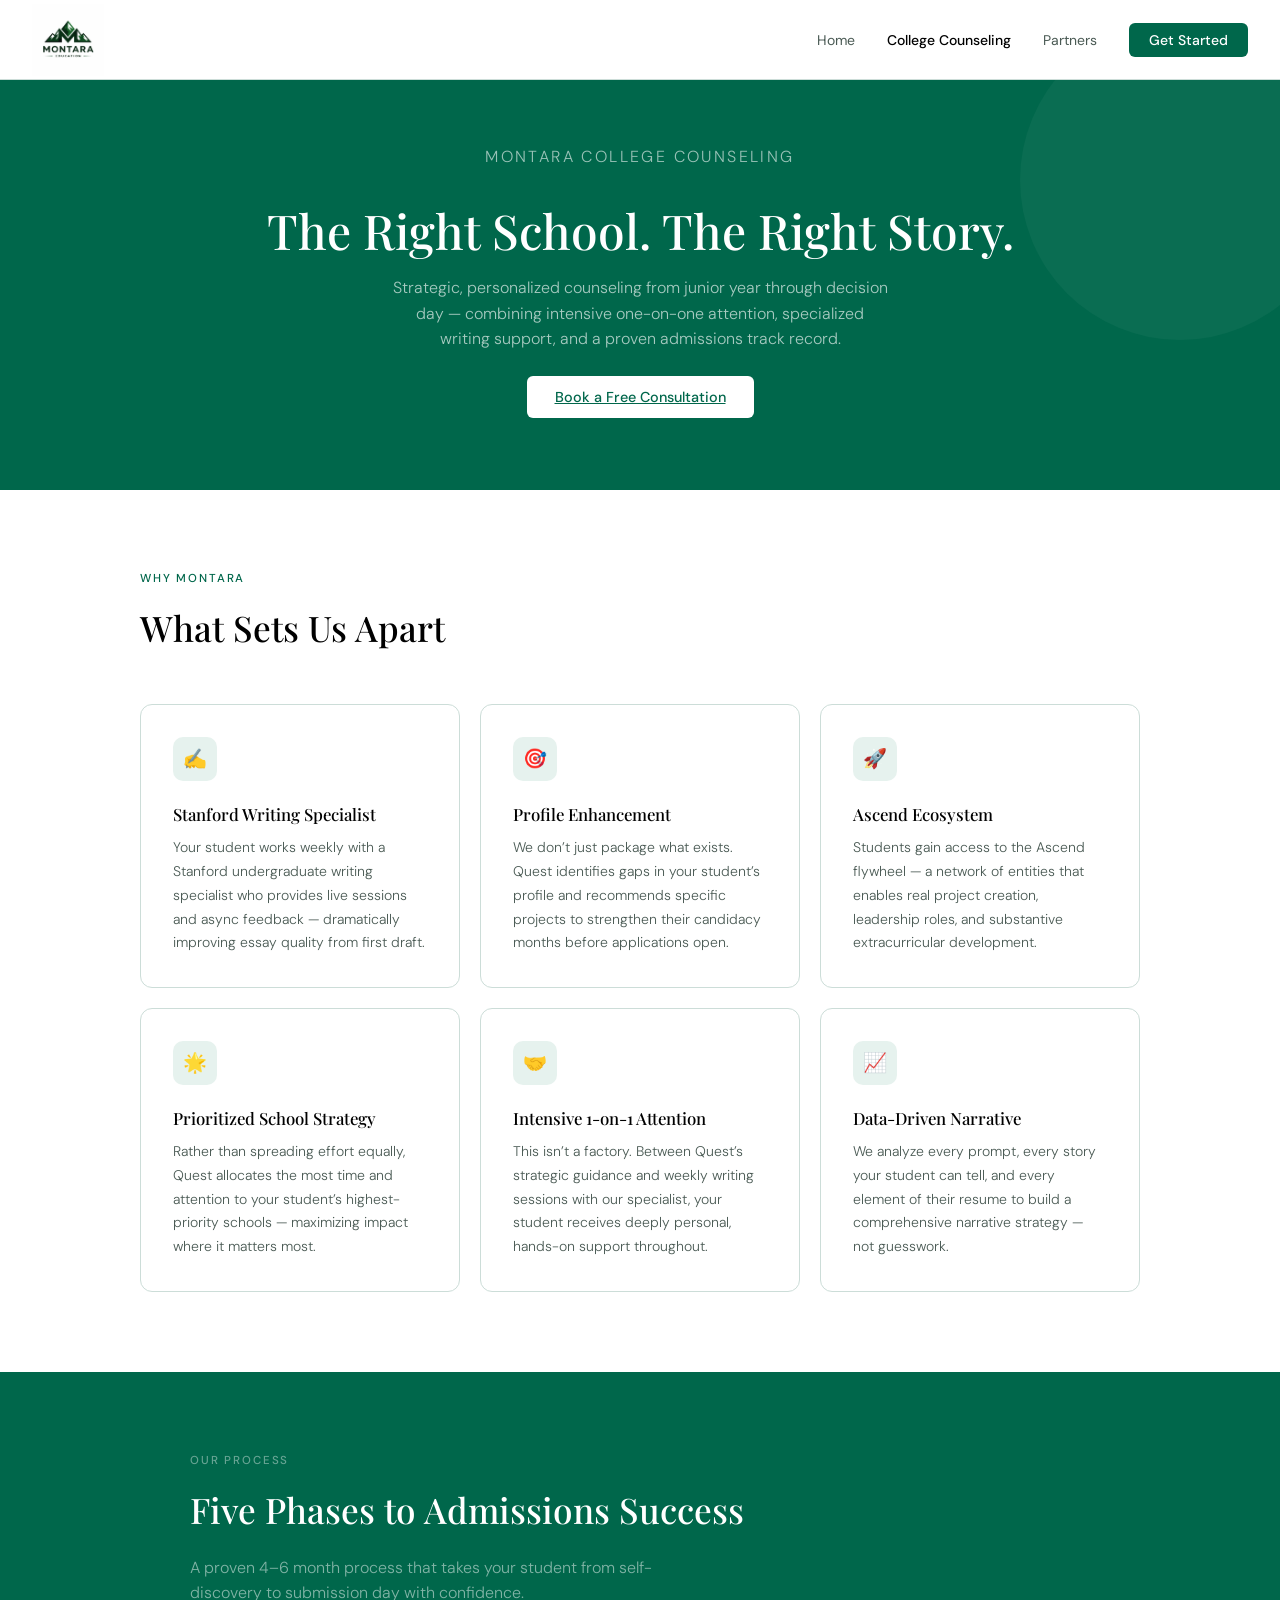
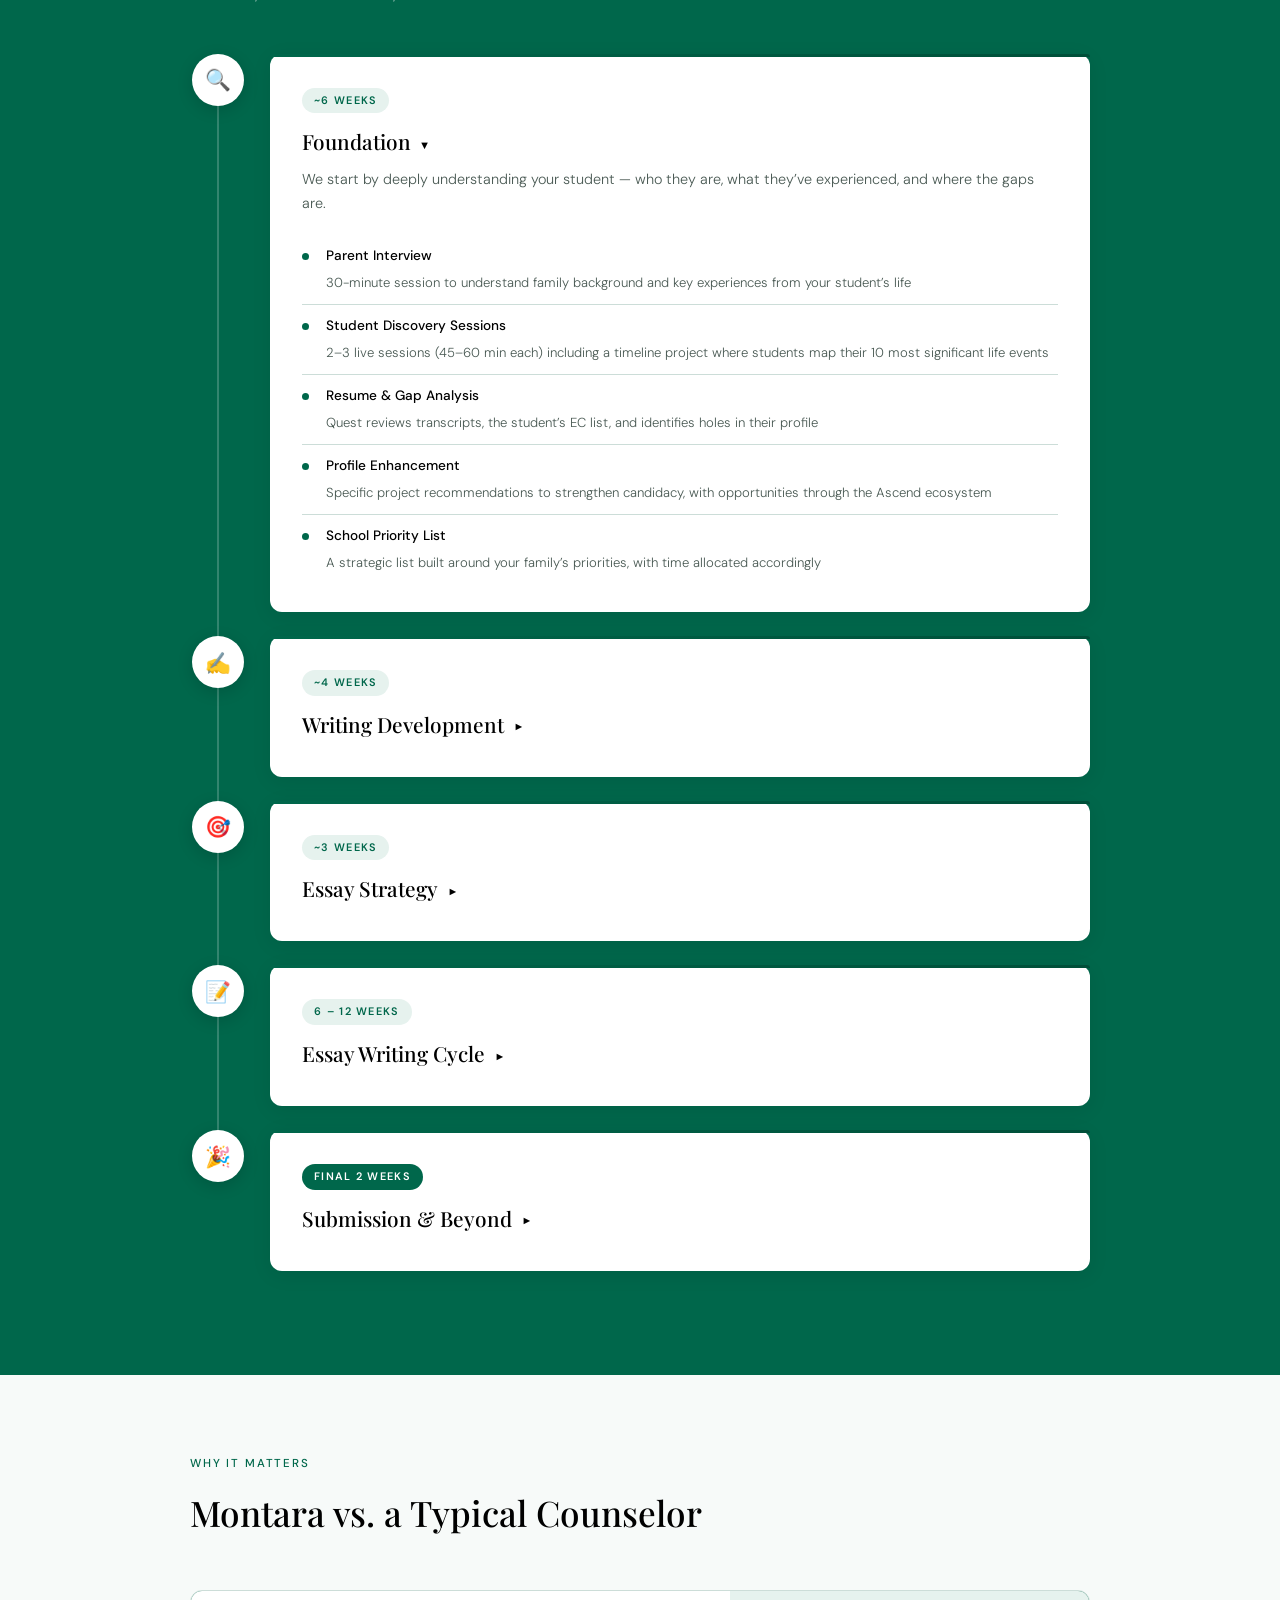
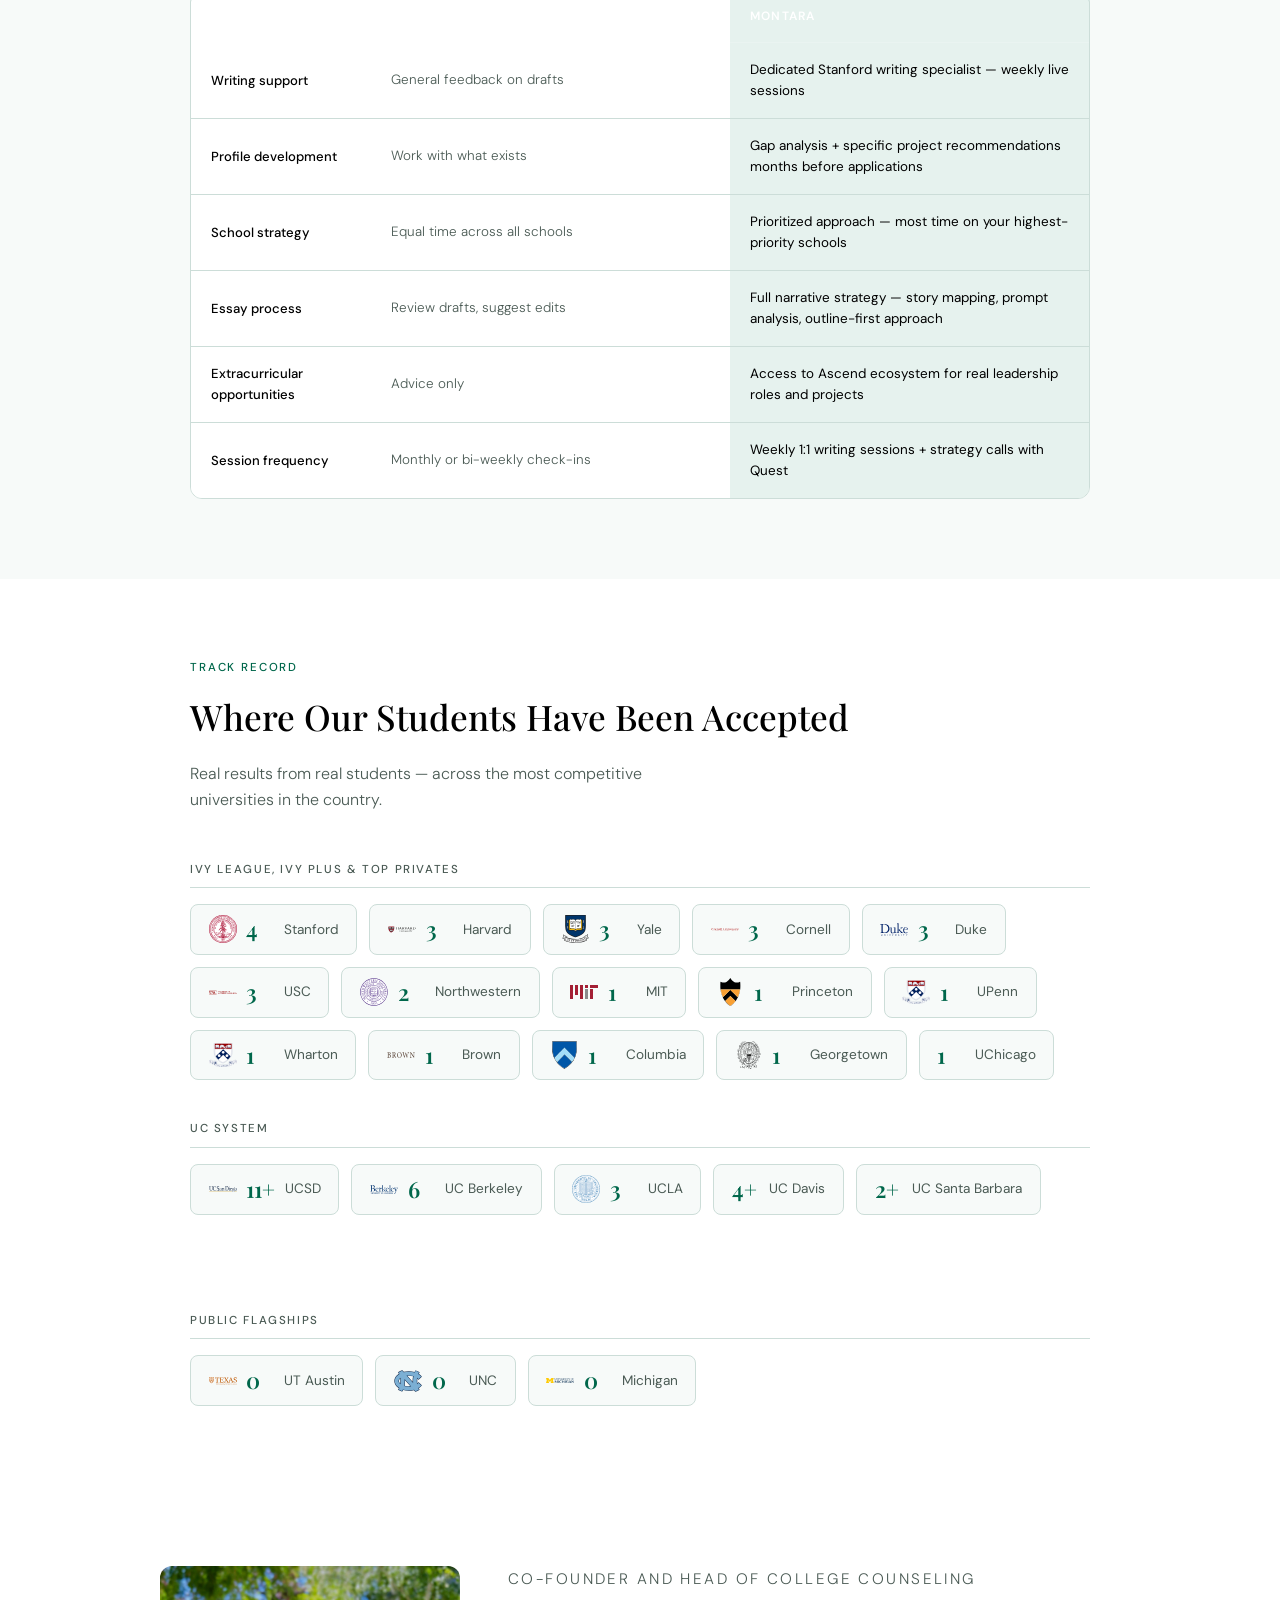
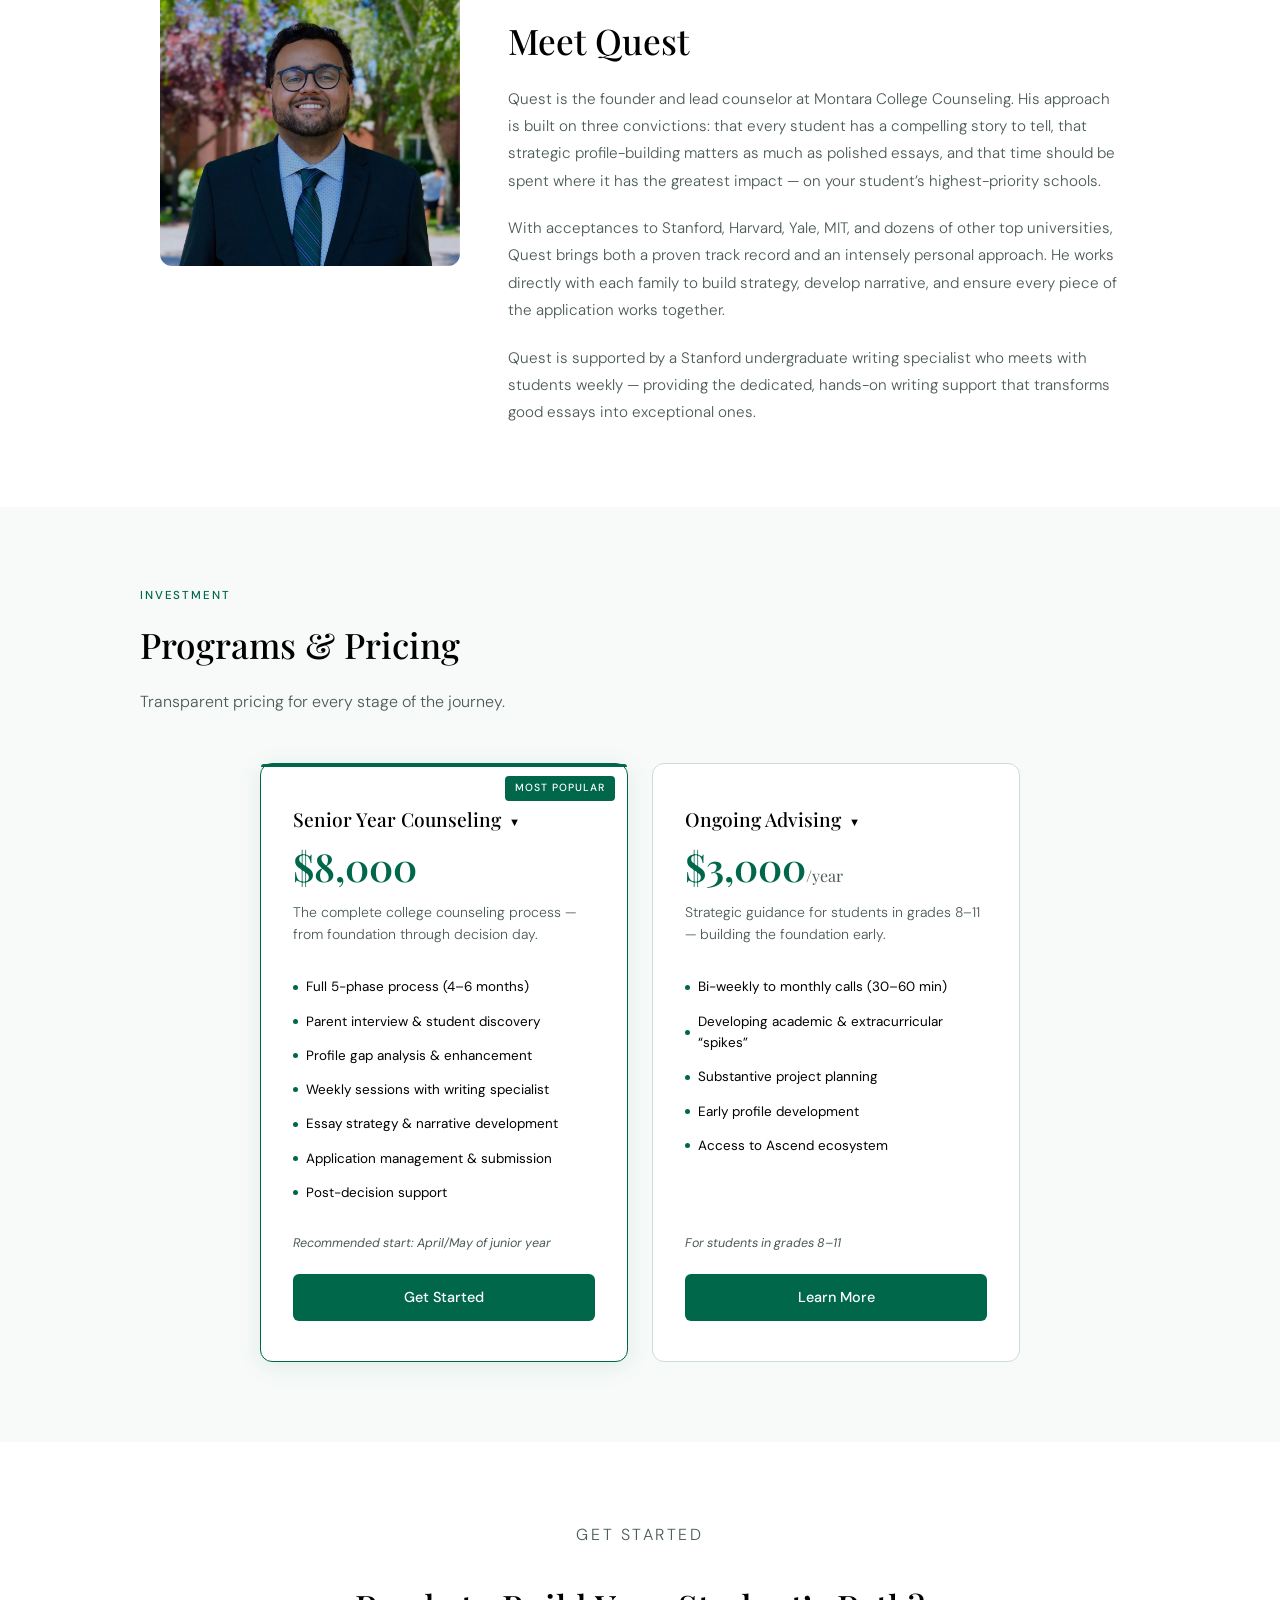
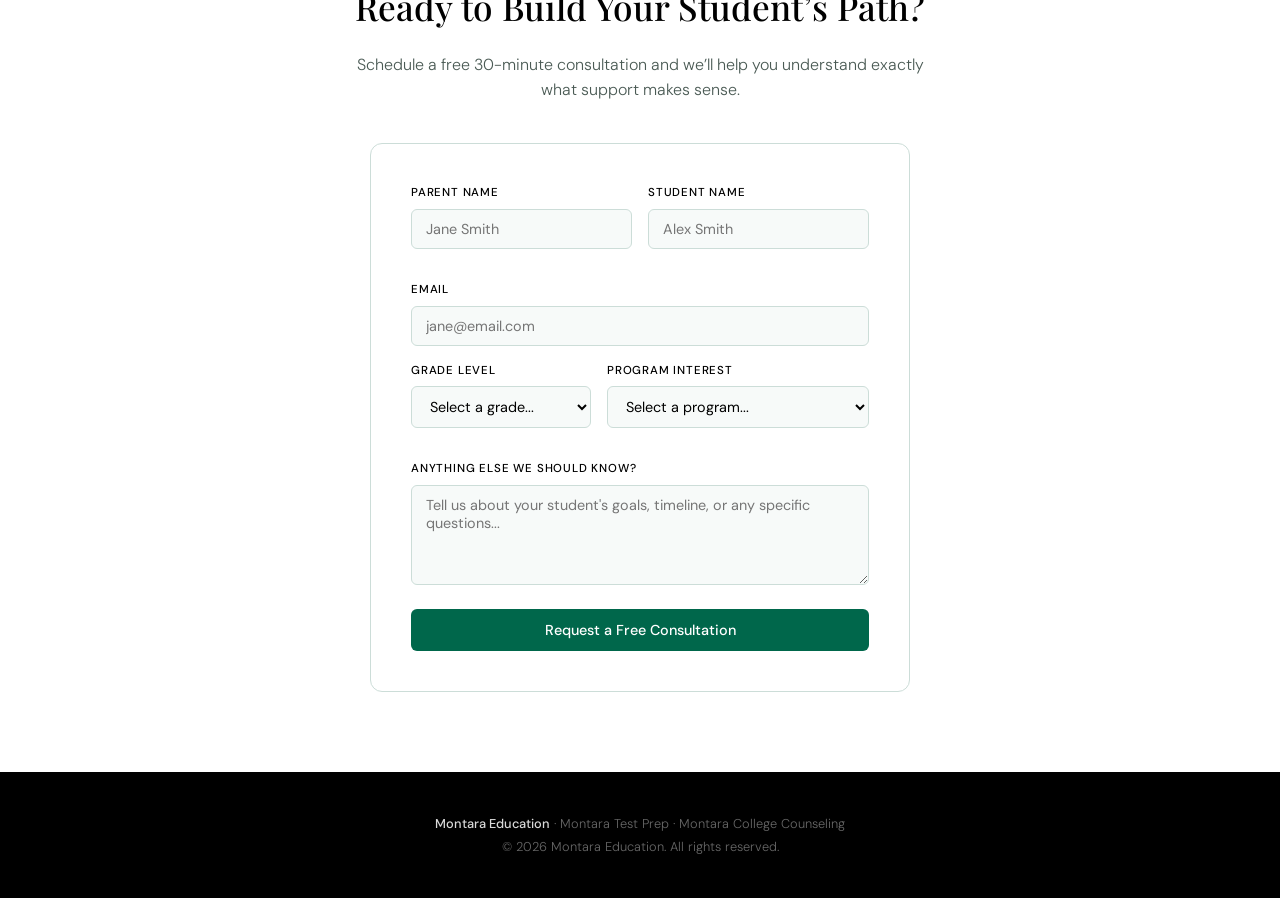
==== commit add2f4f3: "Standardize timeline labels to weeks ~6 Weeks, ~4 Weeks, ~3 Weeks, 6-12 Weeks, Final 2 Weeks  Co-Aut" ====
--- a/counseling.html
+++ b/counseling.html
@@ -136,7 +136,7 @@
           <div class="tl-line"></div>
         </div>
         <div class="tl-card">
-          <div class="tl-badge">Month 1 &ndash; 1.5</div>
+          <div class="tl-badge">~6 Weeks</div>
           <h3>Foundation<span class="tl-chevron"></span></h3>
           <p class="tl-desc">We start by deeply understanding your student &mdash; who they are, what they&rsquo;ve experienced, and where the gaps are.</p>
           <div class="tl-details">
@@ -155,7 +155,7 @@
           <div class="tl-line"></div>
         </div>
         <div class="tl-card tl-collapsed">
-          <div class="tl-badge">Month 2 &ndash; 2.5</div>
+          <div class="tl-badge">~4 Weeks</div>
           <h3>Writing Development<span class="tl-chevron"></span></h3>
           <p class="tl-desc">Your student begins working with our Stanford writing specialist in weekly live sessions plus async review.</p>
           <div class="tl-details">
@@ -172,7 +172,7 @@
           <div class="tl-line"></div>
         </div>
         <div class="tl-card tl-collapsed">
-          <div class="tl-badge">2 &ndash; 3 Weeks</div>
+          <div class="tl-badge">~3 Weeks</div>
           <h3>Essay Strategy<span class="tl-chevron"></span></h3>
           <p class="tl-desc">Quest takes the lead on the critical &ldquo;middle section&rdquo; &mdash; connecting your student&rsquo;s stories to each school&rsquo;s specific prompts.</p>
           <div class="tl-details">
@@ -189,7 +189,7 @@
           <div class="tl-line"></div>
         </div>
         <div class="tl-card tl-collapsed">
-          <div class="tl-badge">1 &ndash; 3 Months</div>
+          <div class="tl-badge">6 &ndash; 12 Weeks</div>
           <h3>Essay Writing Cycle<span class="tl-chevron"></span></h3>
           <p class="tl-desc">Students turn outlines into polished essays through an intensive, multi-round writing process.</p>
           <div class="tl-details">
@@ -206,7 +206,7 @@
           <div class="tl-icon">&#127881;</div>
         </div>
         <div class="tl-card tl-collapsed">
-          <div class="tl-badge tl-badge-final">Final Stretch</div>
+          <div class="tl-badge tl-badge-final">Final 2 Weeks</div>
           <h3>Submission &amp; Beyond<span class="tl-chevron"></span></h3>
           <p class="tl-desc">We&rsquo;re with you through the finish line and beyond &mdash; from final polish to decision day.</p>
           <div class="tl-details">
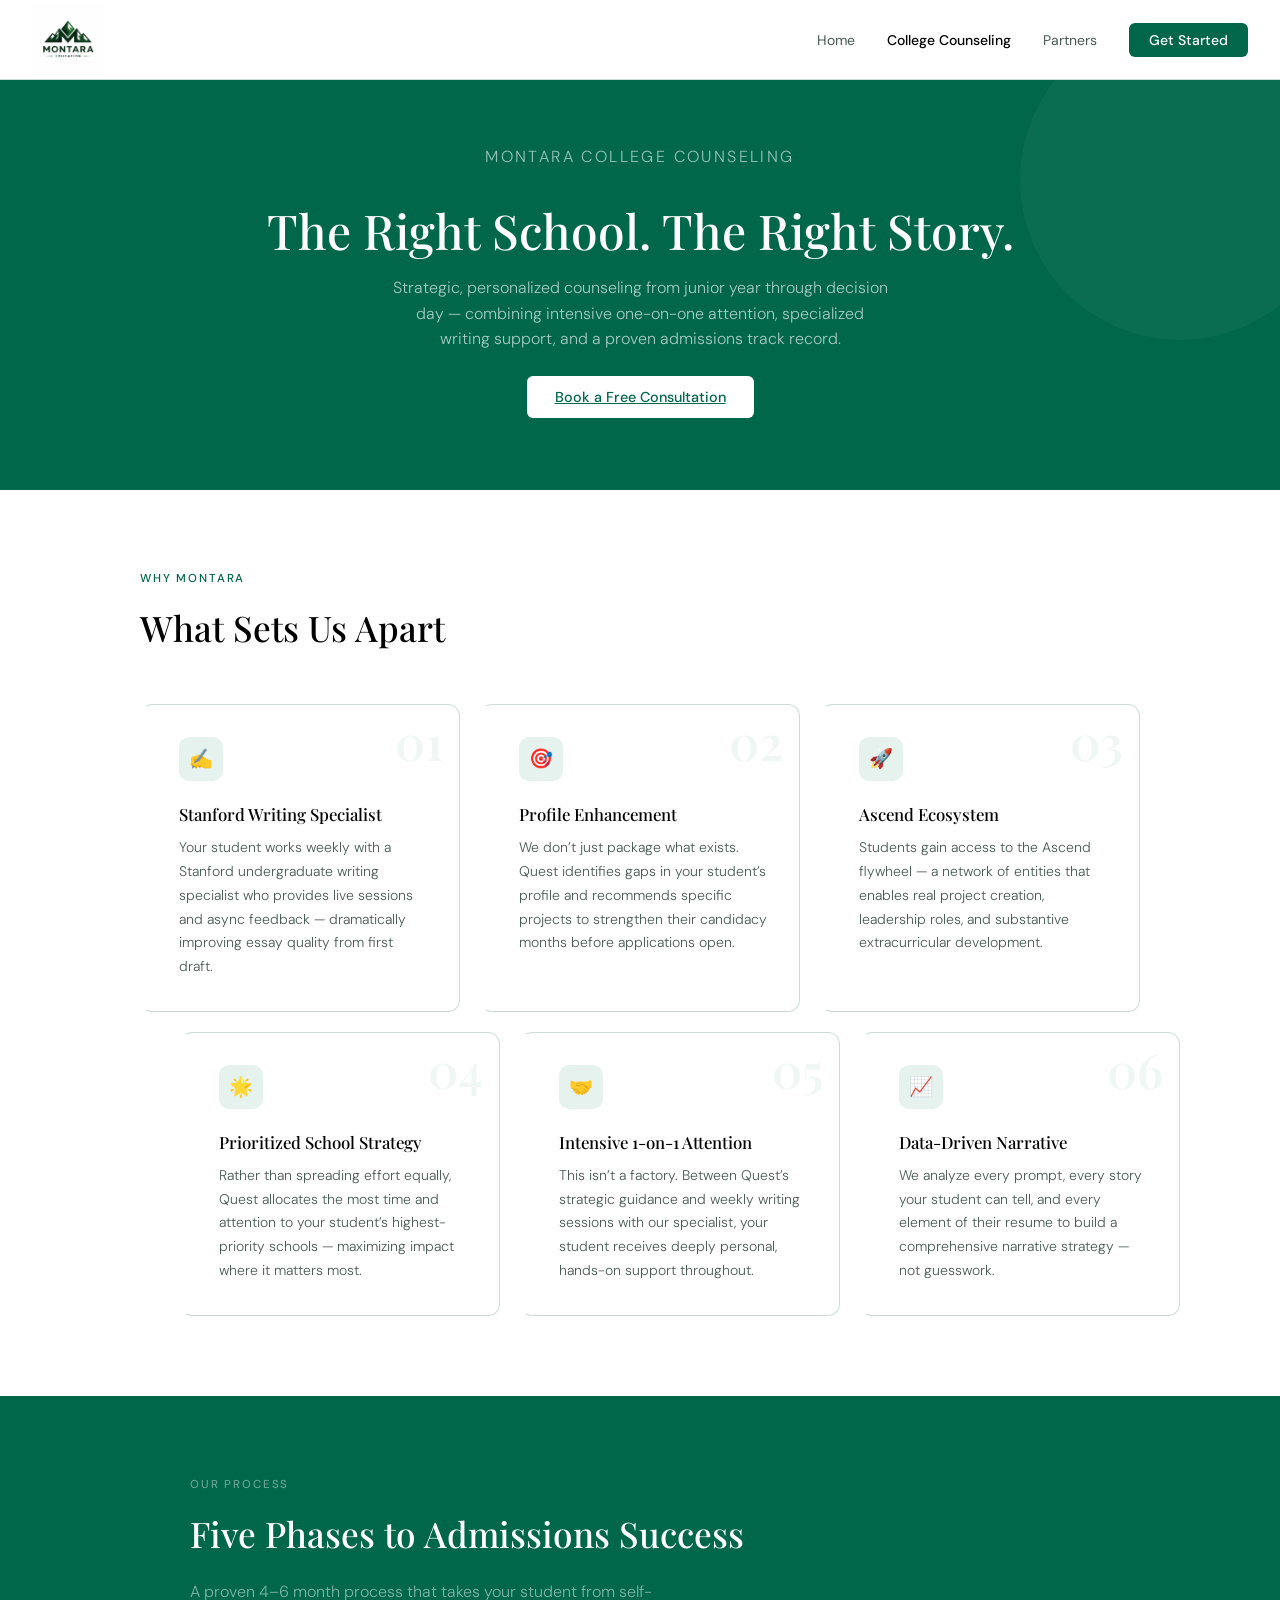
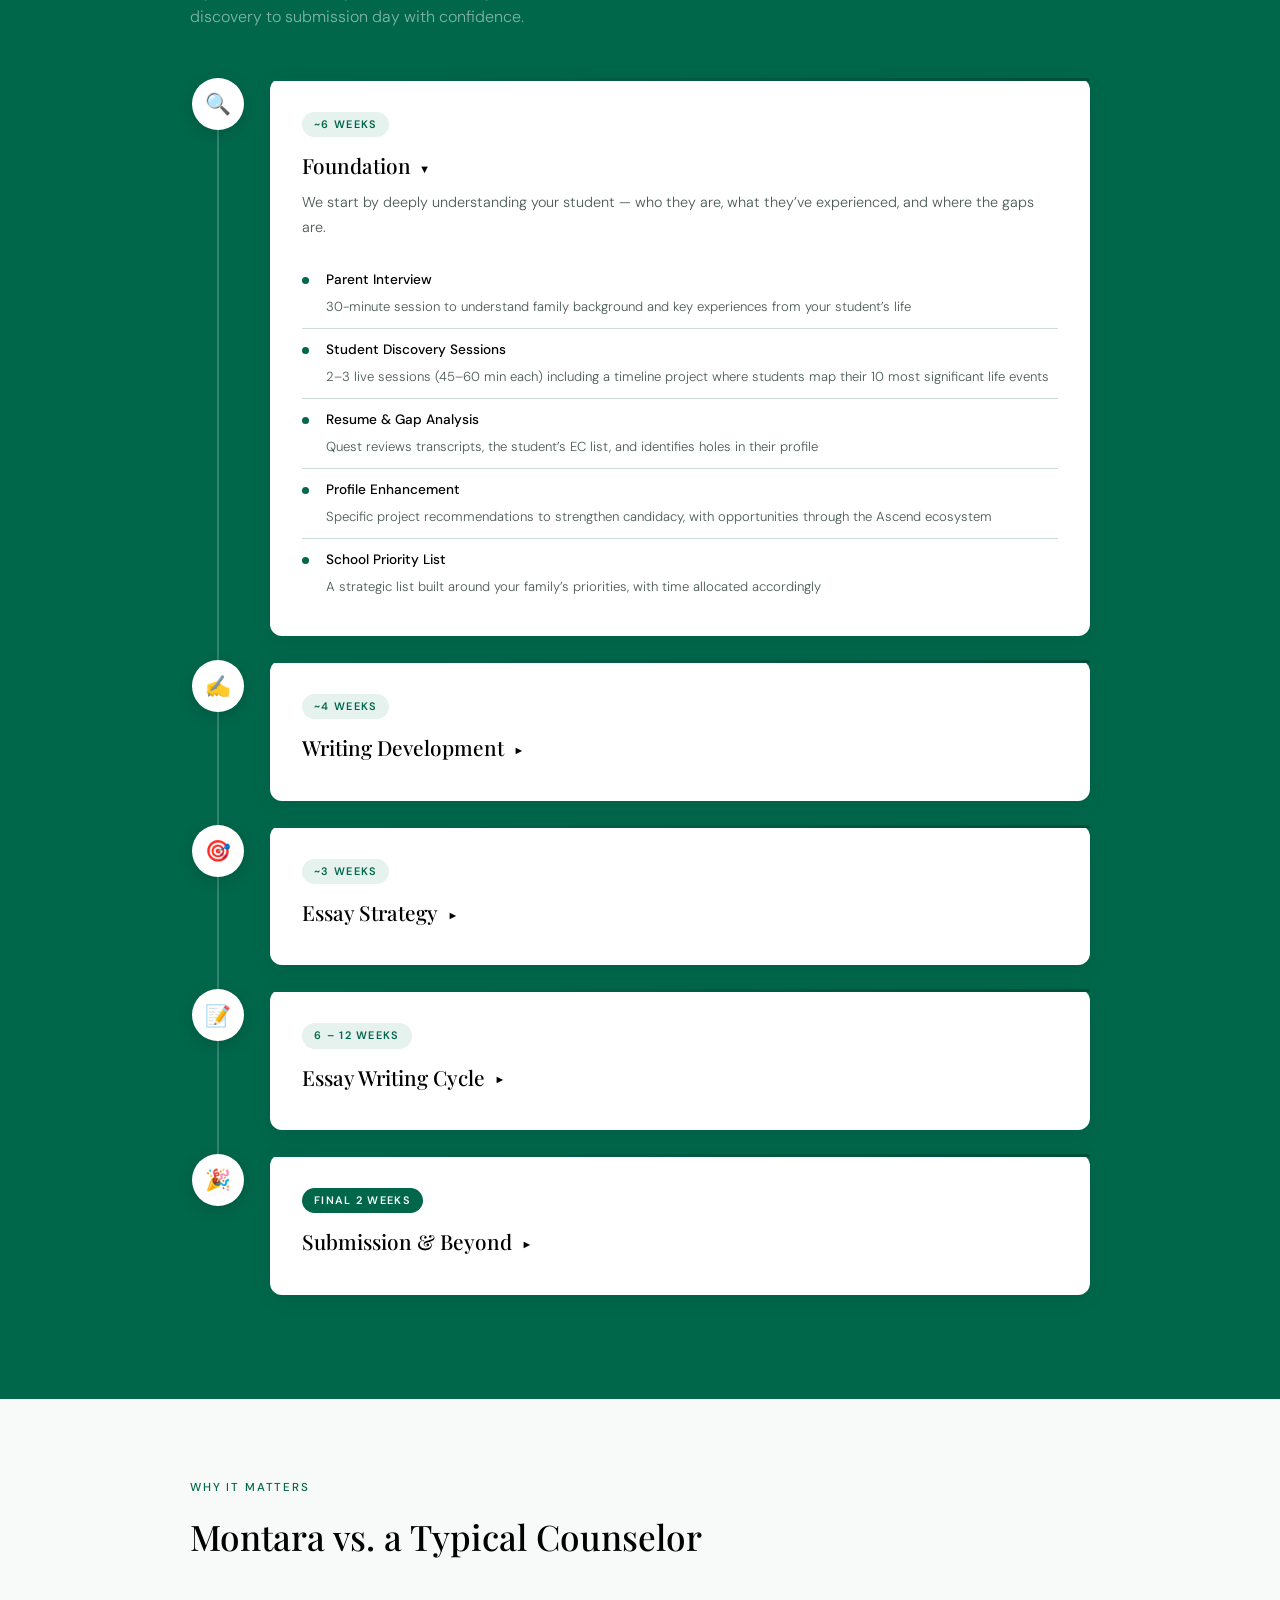
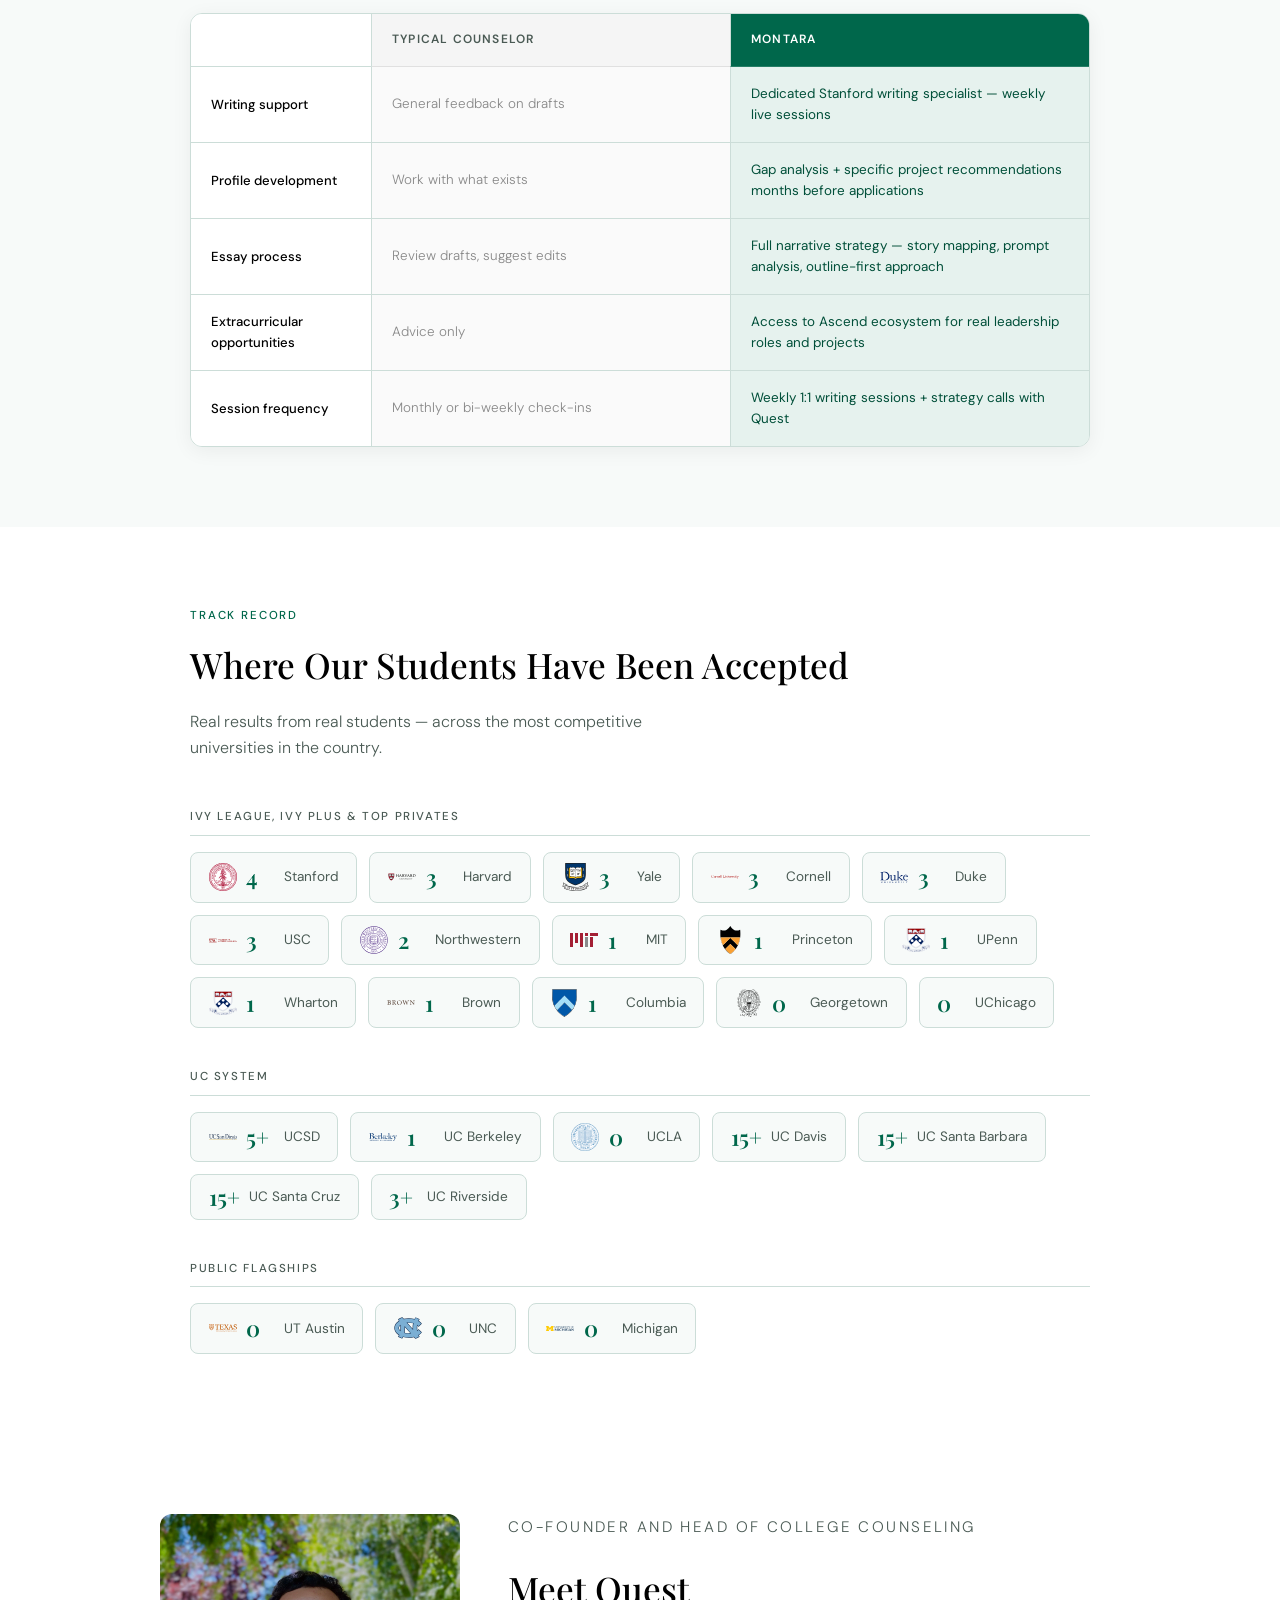
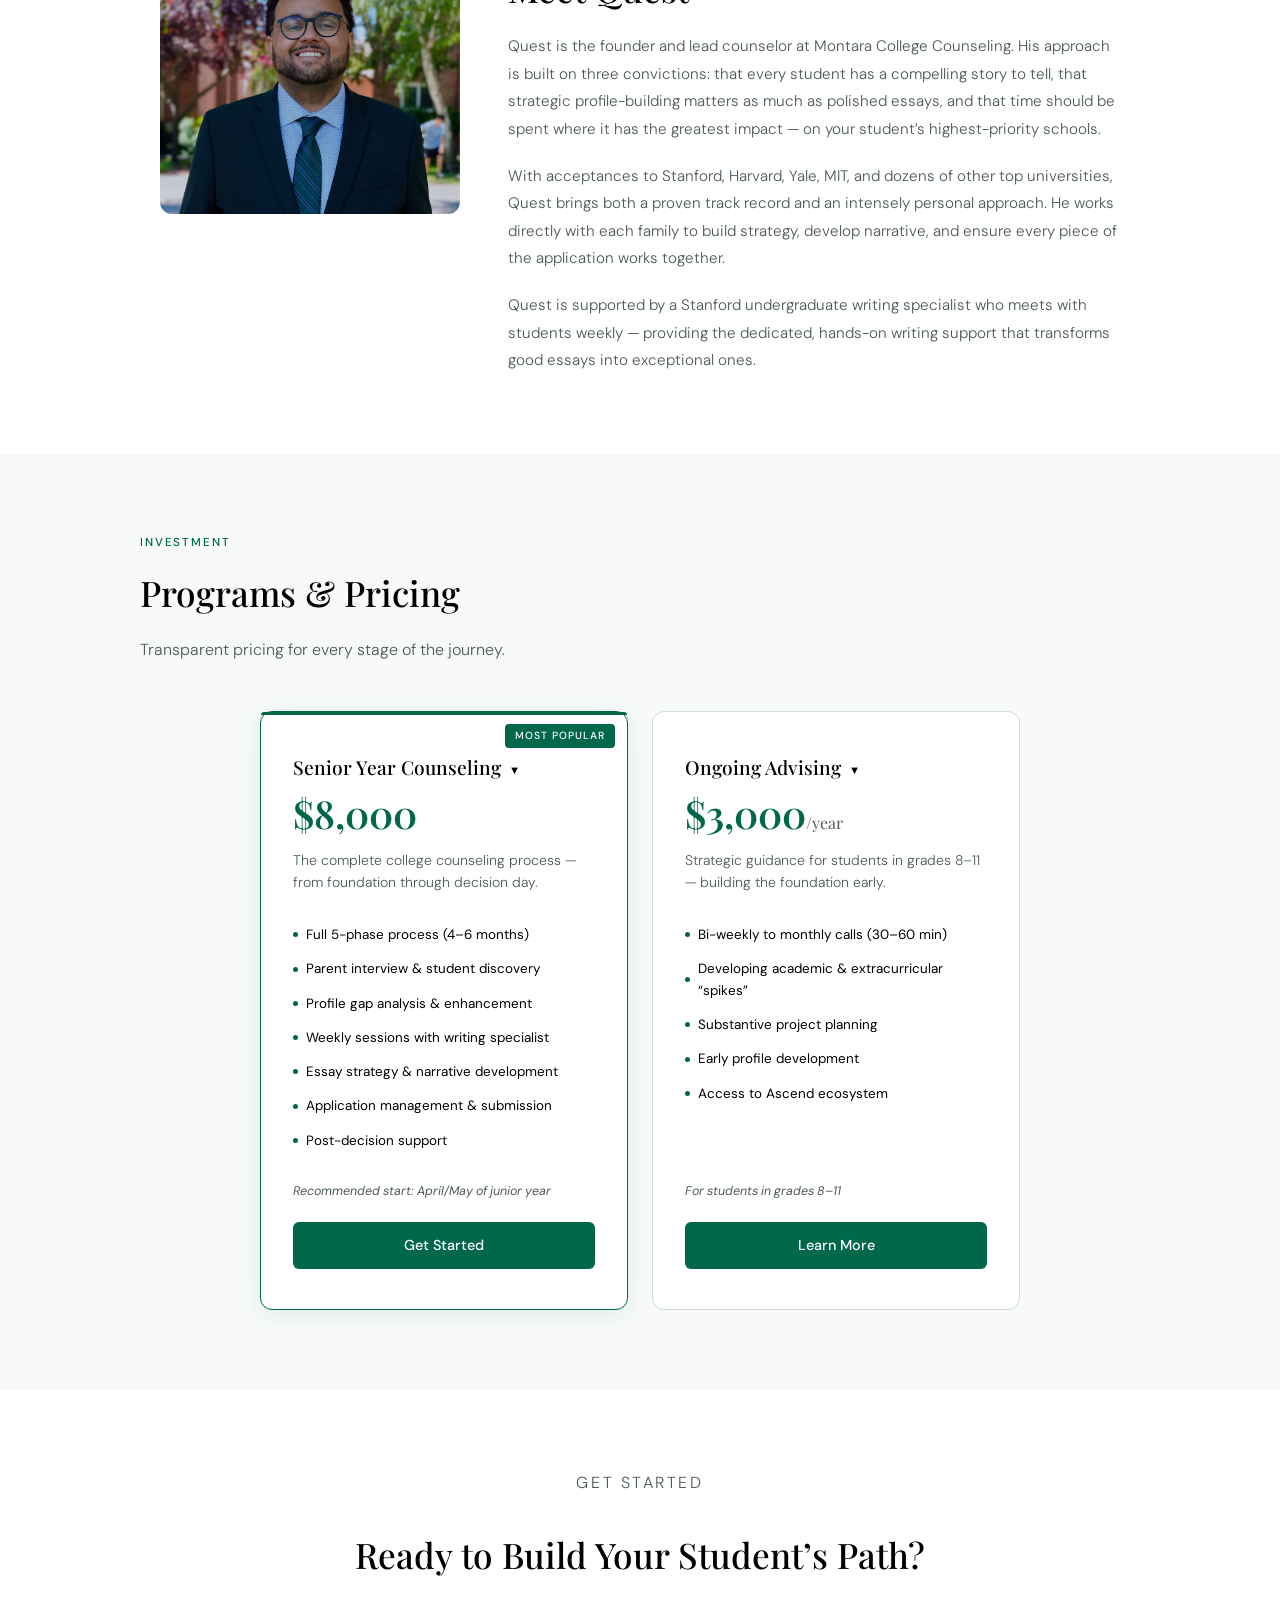
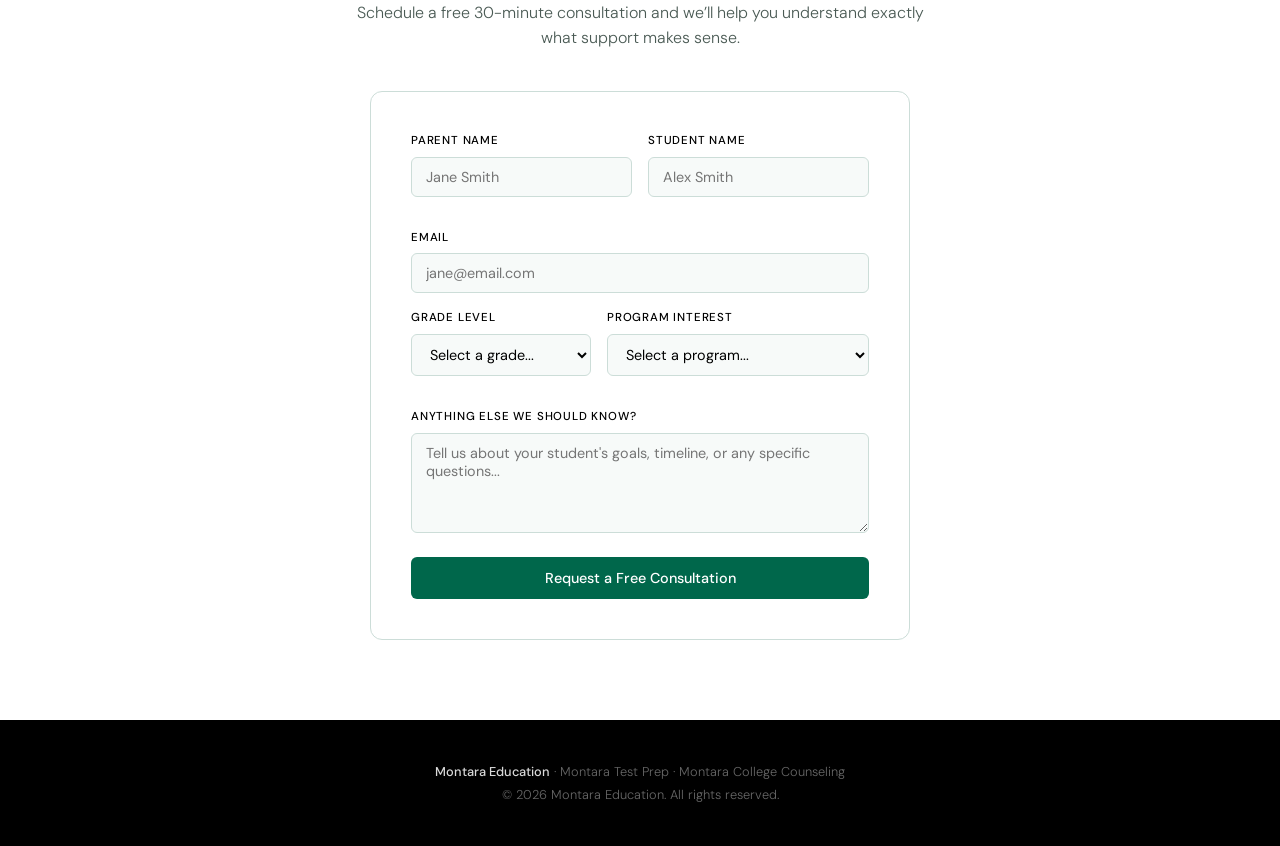
==== commit d35ccc7f: "Remove school strategy row from comparison table Co-Authored-By: Claude Opus 4.6 (1M context) <norep" ====
--- a/counseling.html
+++ b/counseling.html
@@ -244,11 +244,6 @@
         <div class="cc-compare-us">Gap analysis + specific project recommendations months before applications</div>
       </div>
       <div class="cc-compare-row">
-        <div class="cc-compare-feature">School strategy</div>
-        <div class="cc-compare-them">Equal time across all schools</div>
-        <div class="cc-compare-us">Prioritized approach &mdash; most time on your highest-priority schools</div>
-      </div>
-      <div class="cc-compare-row">
         <div class="cc-compare-feature">Essay process</div>
         <div class="cc-compare-them">Review drafts, suggest edits</div>
         <div class="cc-compare-us">Full narrative strategy &mdash; story mapping, prompt analysis, outline-first approach</div>
--- a/styles.css
+++ b/styles.css
@@ -56,10 +56,22 @@
 .btn-g:hover { background: var(--green-dark); }
 
 /* TRUST BAR */
-.trust { background: var(--off); border-bottom: 1px solid var(--border); padding: 1.25rem 2rem; text-align: center; }
-.trust p { font-size: .72rem; font-weight: 500; letter-spacing: .12em; text-transform: uppercase; color: var(--muted); }
-.trust-row { display: flex; justify-content: center; gap: 2.5rem; flex-wrap: wrap; margin-top: .75rem; }
-.trust-row span { font-size: .85rem; font-weight: 500; color: var(--black); opacity: .45; }
+.trust { background: var(--off); border-bottom: 1px solid var(--border); padding: 1.25rem 0; text-align: center; }
+.trust p { font-size: .72rem; font-weight: 500; letter-spacing: .12em; text-transform: uppercase; color: var(--muted); margin-bottom: .75rem; }
+.trust-marquee {
+  position: relative; overflow: hidden; width: 100%;
+  mask-image: linear-gradient(90deg, transparent, black 5%, black 95%, transparent);
+  -webkit-mask-image: linear-gradient(90deg, transparent, black 5%, black 95%, transparent);
+}
+.trust-track {
+  display: inline-flex; gap: 0; animation: marquee 40s linear infinite;
+  white-space: nowrap; min-width: 200%;
+}
+.trust-track span {
+  font-size: .85rem; font-weight: 500; color: var(--black); opacity: .45;
+  flex-shrink: 0; padding: 0 1.5rem; white-space: nowrap;
+}
+@keyframes marquee { 0% { transform: translateX(0); } 100% { transform: translateX(-50%); } }
 
 /* SECTIONS */
 .section { padding: 80px 2rem; max-width: 1100px; margin: 0 auto; }
--- a/counseling.css
+++ b/counseling.css
@@ -6,10 +6,40 @@
 /* DIFFERENTIATORS */
 .cc-diff { padding: 80px 2rem; background: var(--white); }
 .cc-diff-inner { max-width: 1000px; margin: 0 auto; }
-.cc-diff-grid { display: grid; grid-template-columns: repeat(auto-fit, minmax(280px, 1fr)); gap: 1.25rem; margin-top: 3rem; }
-.cc-diff-card { border: 1px solid var(--border); border-radius: var(--r); padding: 2rem; background: var(--white); transition: box-shadow .25s, transform .25s; }
-.cc-diff-card:hover { box-shadow: 0 6px 24px rgba(0,103,75,.08); transform: translateY(-2px); }
-.cc-diff-icon { width: 44px; height: 44px; border-radius: 10px; background: var(--green-light); display: flex; align-items: center; justify-content: center; font-size: 1.2rem; margin-bottom: 1.25rem; }
+.cc-diff-grid { display: grid; grid-template-columns: repeat(3, 1fr); gap: 1.25rem; margin-top: 3rem; }
+/* Staggered offset — second row shifted right */
+.cc-diff-card:nth-child(n+4) { transform: translateX(40px); }
+
+.cc-diff-card {
+  border: 1px solid var(--border); border-radius: var(--r); padding: 2rem 2rem 2rem 2.25rem;
+  background: var(--white); position: relative; overflow: hidden;
+  transition: box-shadow .3s, transform .3s, border-color .3s;
+  border-left: 3px solid transparent;
+  counter-increment: diffcard;
+}
+.cc-diff-card:nth-child(n+4):hover { transform: translateX(40px) translateY(-2px); }
+.cc-diff-card:nth-child(-n+3):hover { transform: translateY(-2px); }
+.cc-diff-card:hover {
+  box-shadow: 0 8px 28px rgba(0,103,75,.1);
+  border-left-color: var(--green);
+}
+
+/* Watermark number */
+.cc-diff-card::after {
+  content: "0" counter(diffcard);
+  position: absolute; top: 12px; right: 16px;
+  font-family: 'Playfair Display', serif; font-size: 3rem; font-weight: 600;
+  color: var(--green); opacity: .06; line-height: 1; pointer-events: none;
+}
+
+/* Icon hover animation */
+.cc-diff-icon {
+  width: 44px; height: 44px; border-radius: 10px; background: var(--green-light);
+  display: flex; align-items: center; justify-content: center; font-size: 1.2rem;
+  margin-bottom: 1.25rem; transition: transform .4s ease, background .3s;
+}
+.cc-diff-card:hover .cc-diff-icon { transform: scale(1.15) rotate(-8deg); background: var(--green-mid); }
+
 .cc-diff-card h4 { font-family: 'Playfair Display', serif; font-size: 1.05rem; font-weight: 500; color: var(--black); margin-bottom: .5rem; }
 .cc-diff-card p { font-size: .875rem; font-weight: 300; color: var(--muted); line-height: 1.7; }
 
@@ -183,25 +213,27 @@
 /* COMPARISON TABLE */
 .cc-compare { padding: 80px 2rem; background: var(--off); }
 .cc-compare-inner { max-width: 900px; margin: 0 auto; }
-.cc-compare-table { margin-top: 3rem; border: 1px solid var(--border); border-radius: var(--r); overflow: hidden; }
+.cc-compare-table { margin-top: 3rem; border: 1px solid var(--border); border-radius: var(--r); overflow: hidden; box-shadow: 0 4px 20px rgba(0,0,0,.06); }
 .cc-compare-row {
   display: grid; grid-template-columns: 180px 1fr 1fr; gap: 0;
 }
 .cc-compare-row > div { padding: 1rem 1.25rem; border-bottom: 1px solid var(--border); }
 .cc-compare-row:last-child > div { border-bottom: none; }
-.cc-compare-header { background: var(--green); }
-.cc-compare-header > div { color: var(--white); font-size: .75rem; font-weight: 600; letter-spacing: .1em; text-transform: uppercase; border-bottom-color: rgba(255,255,255,.15); }
+.cc-compare-header > div { font-size: .75rem; font-weight: 600; letter-spacing: .1em; text-transform: uppercase; }
+.cc-compare-header .cc-compare-feature { background: var(--white); color: var(--muted); }
+.cc-compare-header .cc-compare-them { background: #f5f5f5; color: var(--muted); border-bottom-color: #e0e0e0; }
+.cc-compare-header .cc-compare-us { background: var(--green); color: var(--white); border-bottom-color: rgba(255,255,255,.15); }
 .cc-compare-feature {
   font-size: .82rem; font-weight: 500; color: var(--black); background: var(--white);
   display: flex; align-items: center;
 }
 .cc-compare-them {
-  font-size: .84rem; font-weight: 300; color: var(--muted); background: var(--white);
-  display: flex; align-items: center;
+  font-size: .84rem; font-weight: 300; color: #888; background: #fafafa;
+  display: flex; align-items: center; border-left: 1px solid var(--border);
 }
 .cc-compare-us {
-  font-size: .84rem; font-weight: 400; color: var(--black); background: var(--green-light);
-  display: flex; align-items: center;
+  font-size: .84rem; font-weight: 400; color: var(--green-dark); background: var(--green-light);
+  display: flex; align-items: center; border-left: 1px solid var(--green-mid);
 }
 
 /* RESPONSIVE */
@@ -210,6 +242,8 @@
   .tl-icon { width: 40px; height: 40px; font-size: 1rem; }
   .tl-card { padding: 1.5rem; }
   .cc-diff-grid { grid-template-columns: 1fr; }
+  .cc-diff-card:nth-child(n+4) { transform: none; }
+  .cc-diff-card:nth-child(n+4):hover { transform: translateY(-2px); }
   .cc-pricing-grid { grid-template-columns: 1fr; }
   .cc-record-grid { gap: .5rem; }
   .cc-school { padding: .5rem .75rem; }
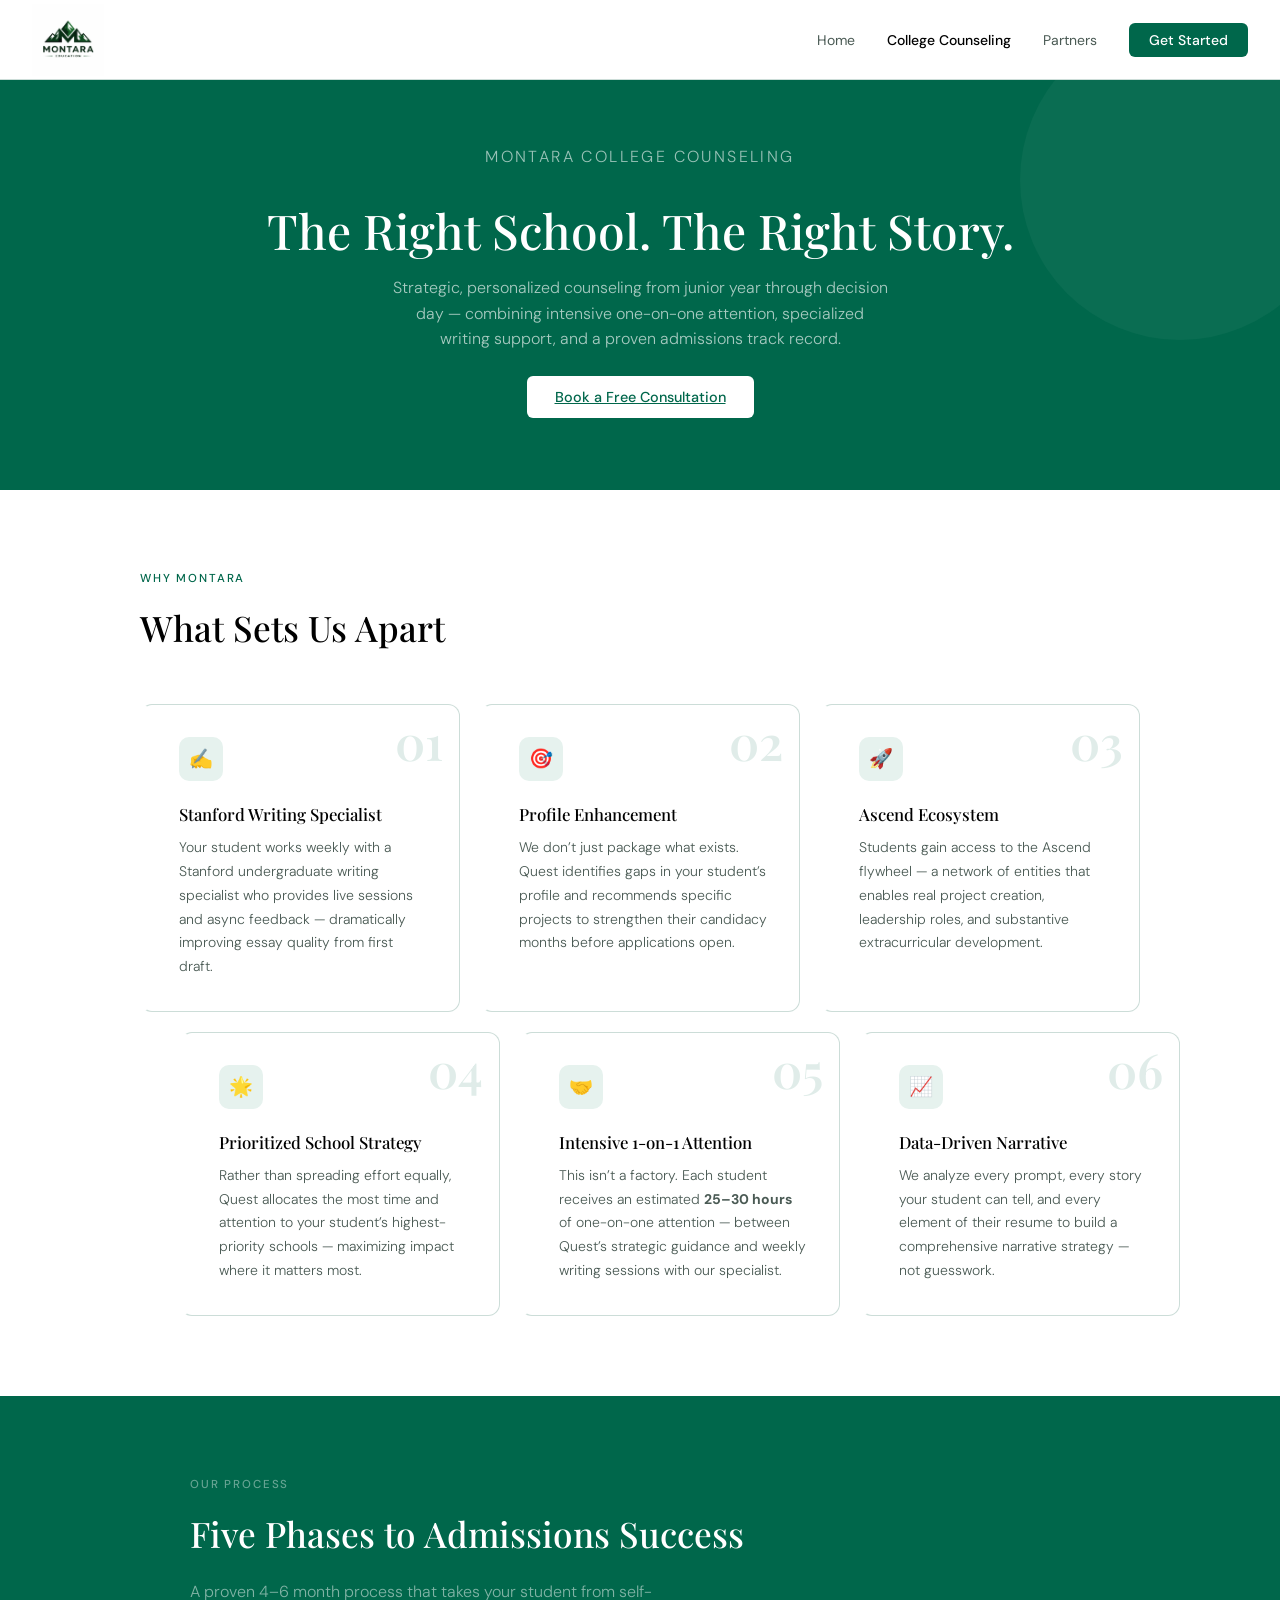
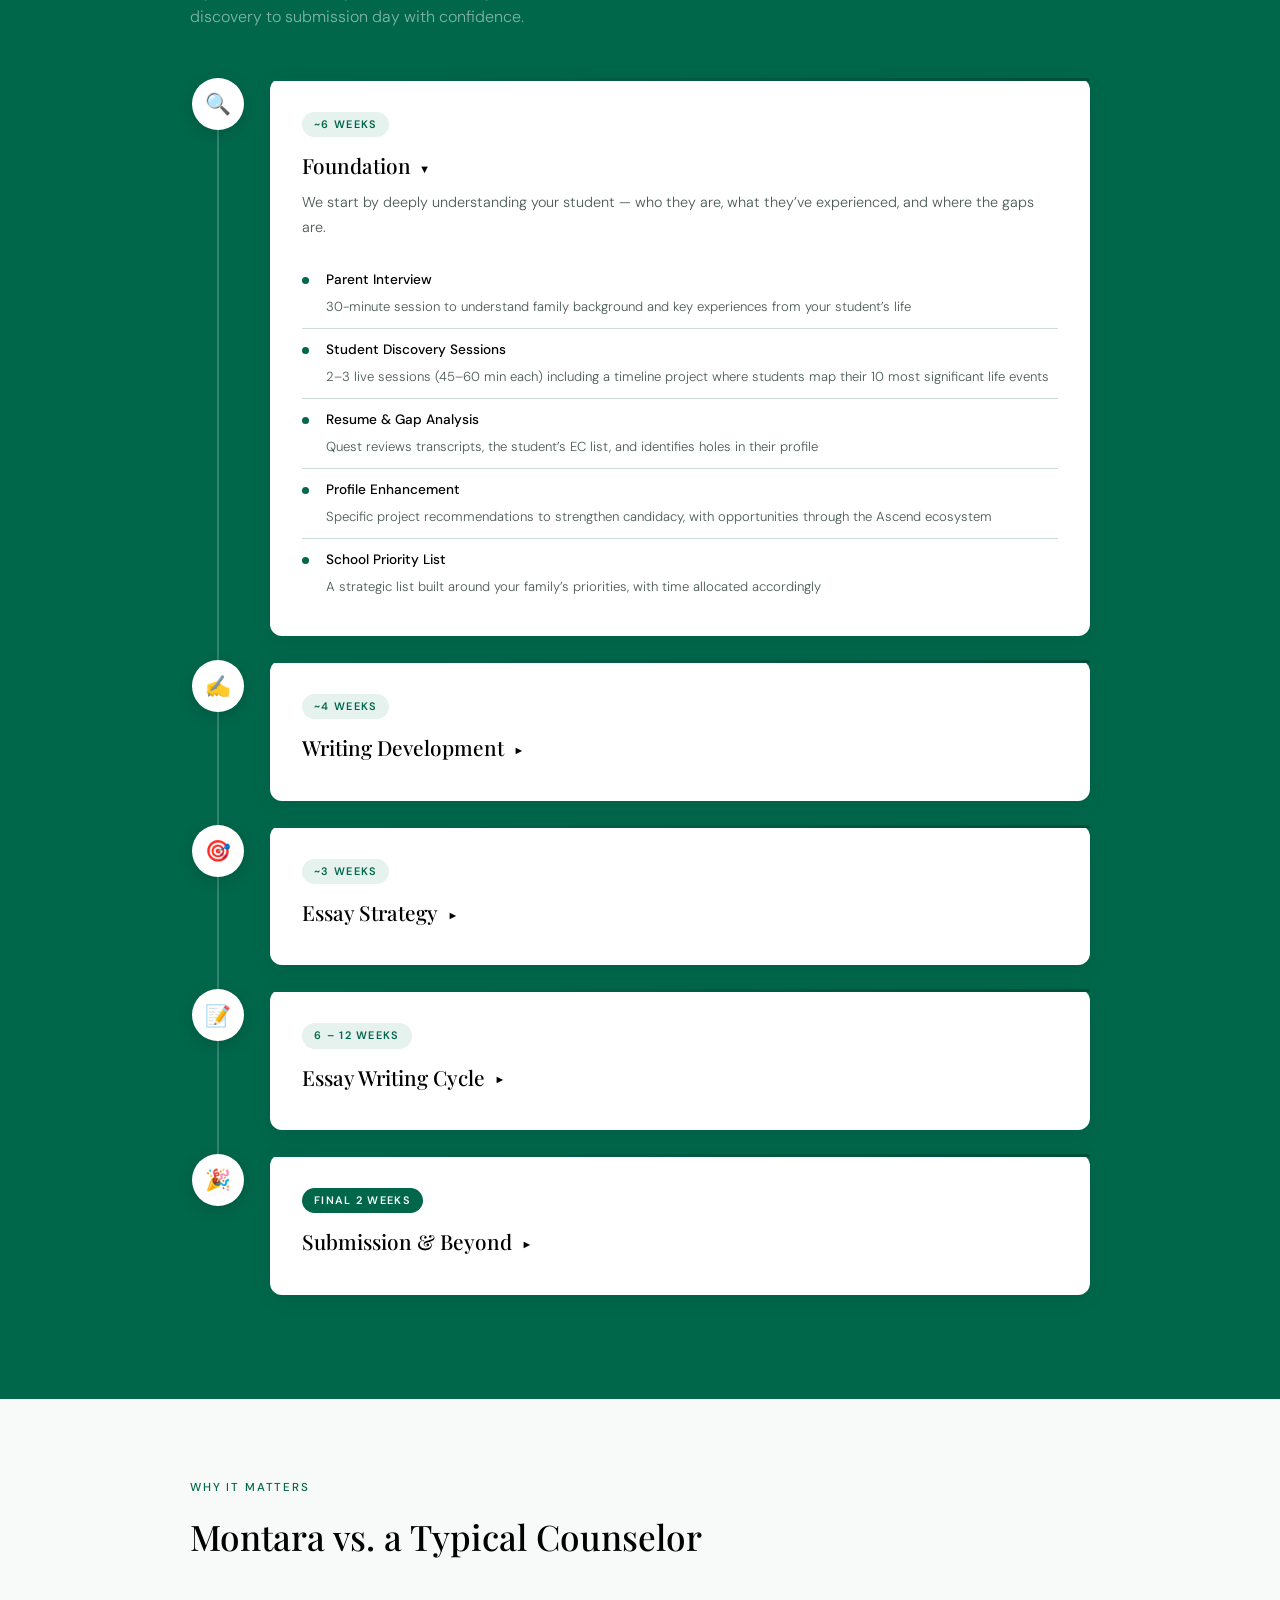
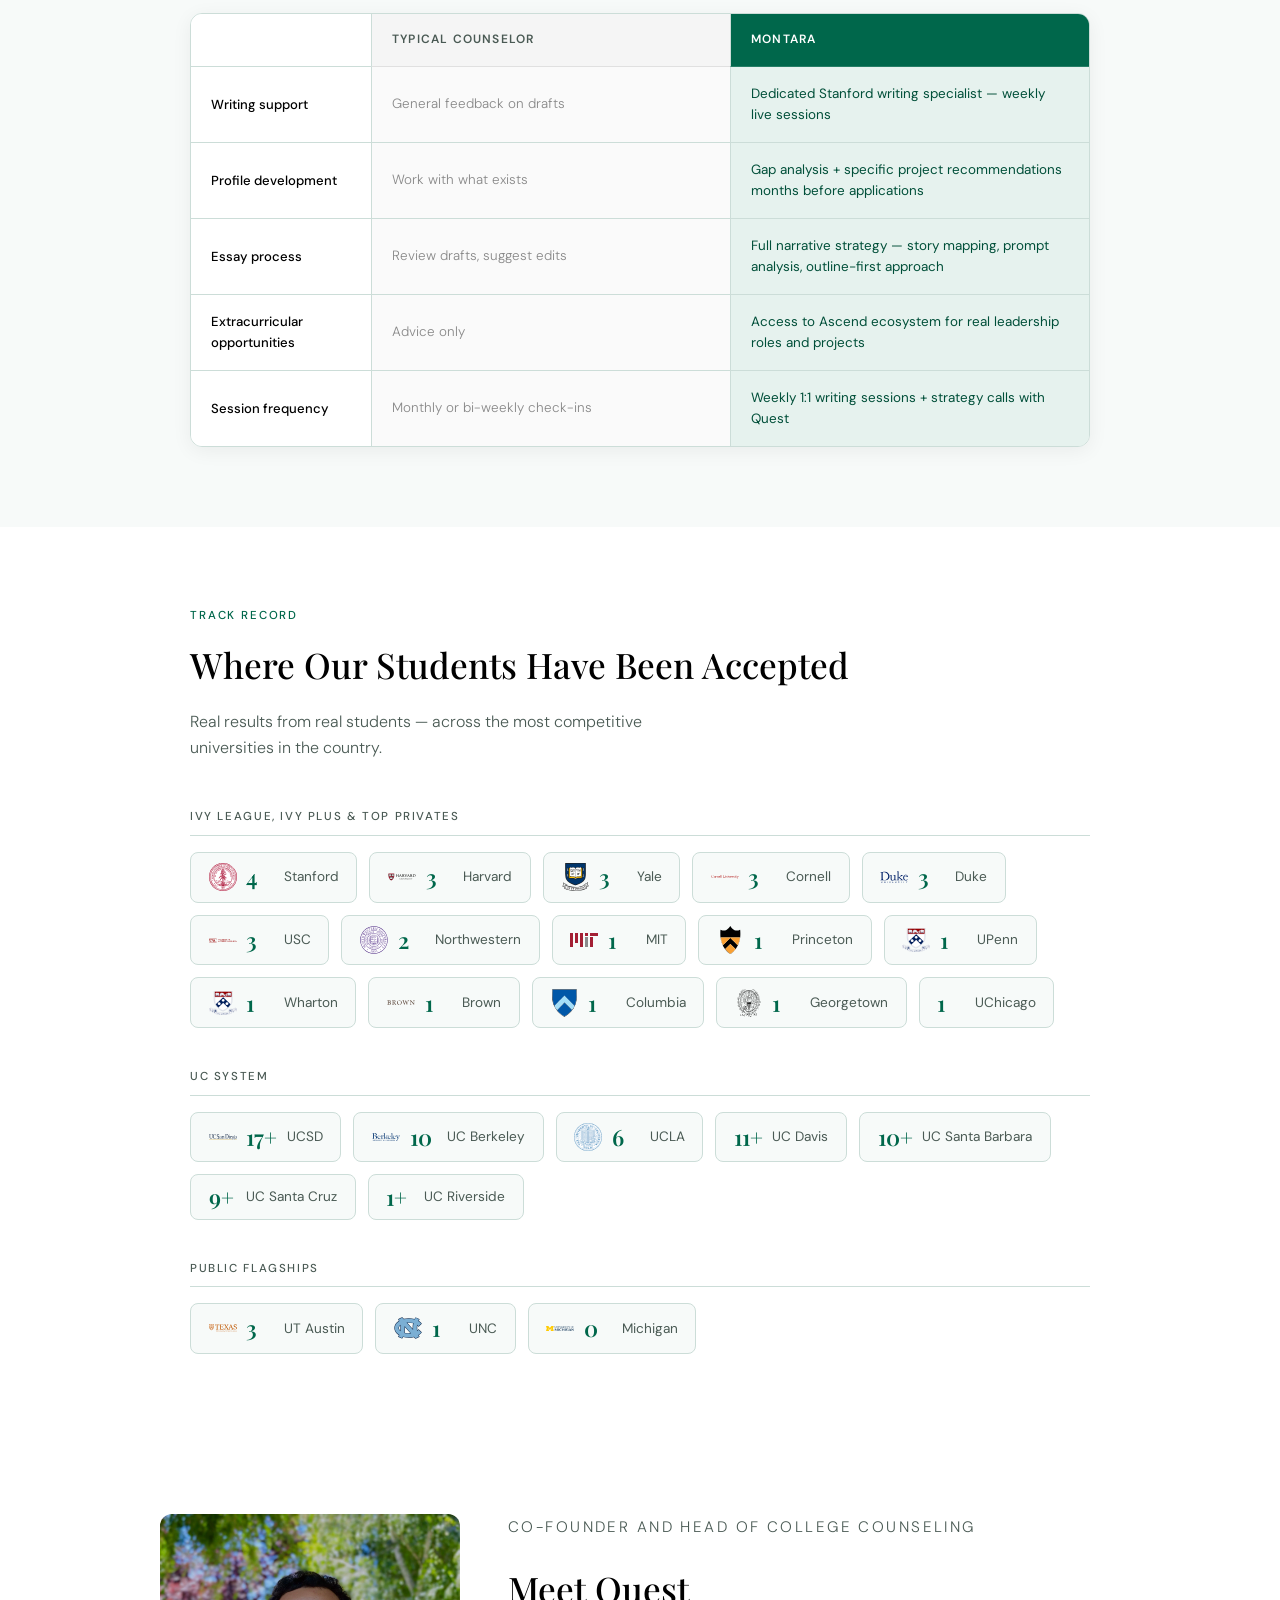
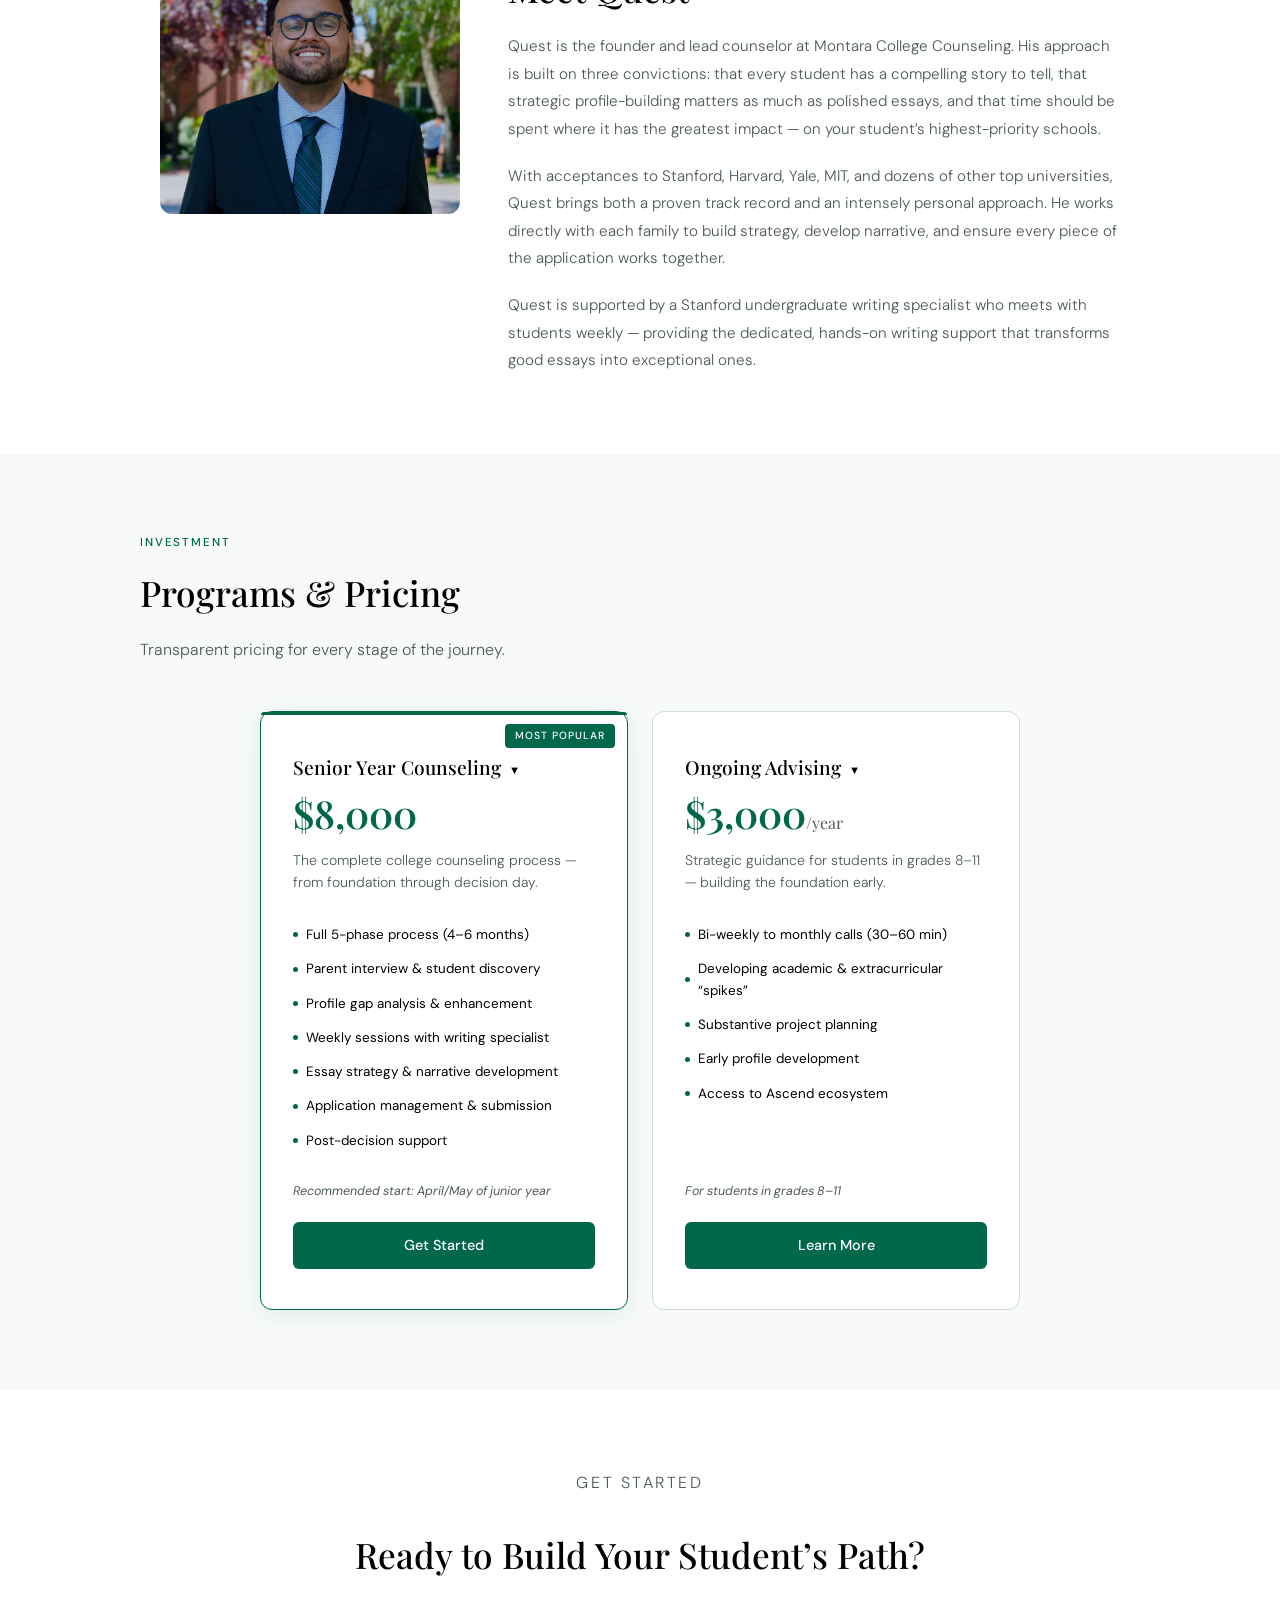
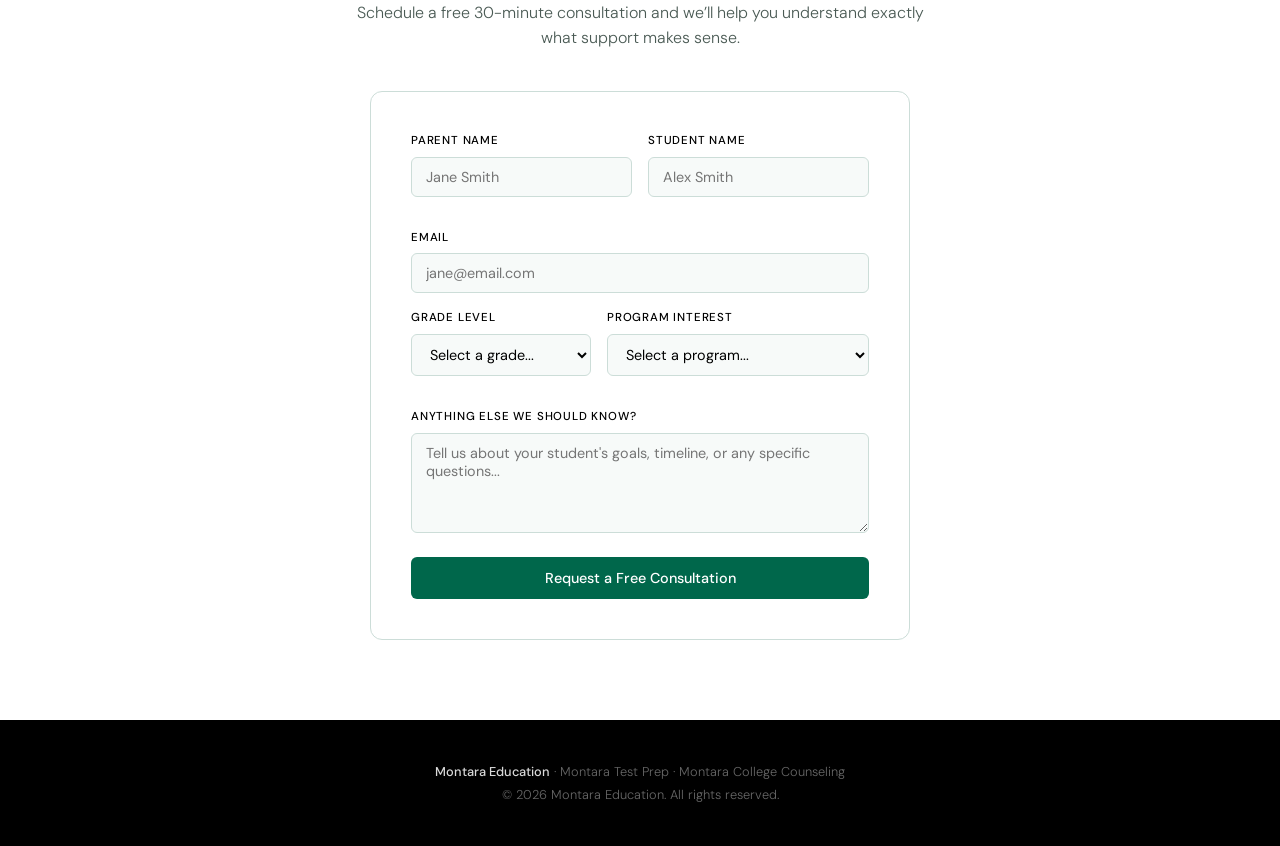
==== commit caf40843: "Add 25-30hr stat to card #5, increase watermark number visibility Co-Authored-By: Claude Opus 4.6 (1" ====
--- a/counseling.html
+++ b/counseling.html
@@ -110,7 +110,7 @@
       <div class="cc-diff-card">
         <div class="cc-diff-icon">&#129309;</div>
         <h4>Intensive 1-on-1 Attention</h4>
-        <p>This isn&rsquo;t a factory. Between Quest&rsquo;s strategic guidance and weekly writing sessions with our specialist, your student receives deeply personal, hands-on support throughout.</p>
+        <p>This isn&rsquo;t a factory. Each student receives an estimated <strong>25&ndash;30 hours</strong> of one-on-one attention &mdash; between Quest&rsquo;s strategic guidance and weekly writing sessions with our specialist.</p>
       </div>
       <div class="cc-diff-card">
         <div class="cc-diff-icon">&#128200;</div>
--- a/counseling.css
+++ b/counseling.css
@@ -29,7 +29,7 @@
   content: "0" counter(diffcard);
   position: absolute; top: 12px; right: 16px;
   font-family: 'Playfair Display', serif; font-size: 3rem; font-weight: 600;
-  color: var(--green); opacity: .06; line-height: 1; pointer-events: none;
+  color: var(--green); opacity: .12; line-height: 1; pointer-events: none;
 }
 
 /* Icon hover animation */
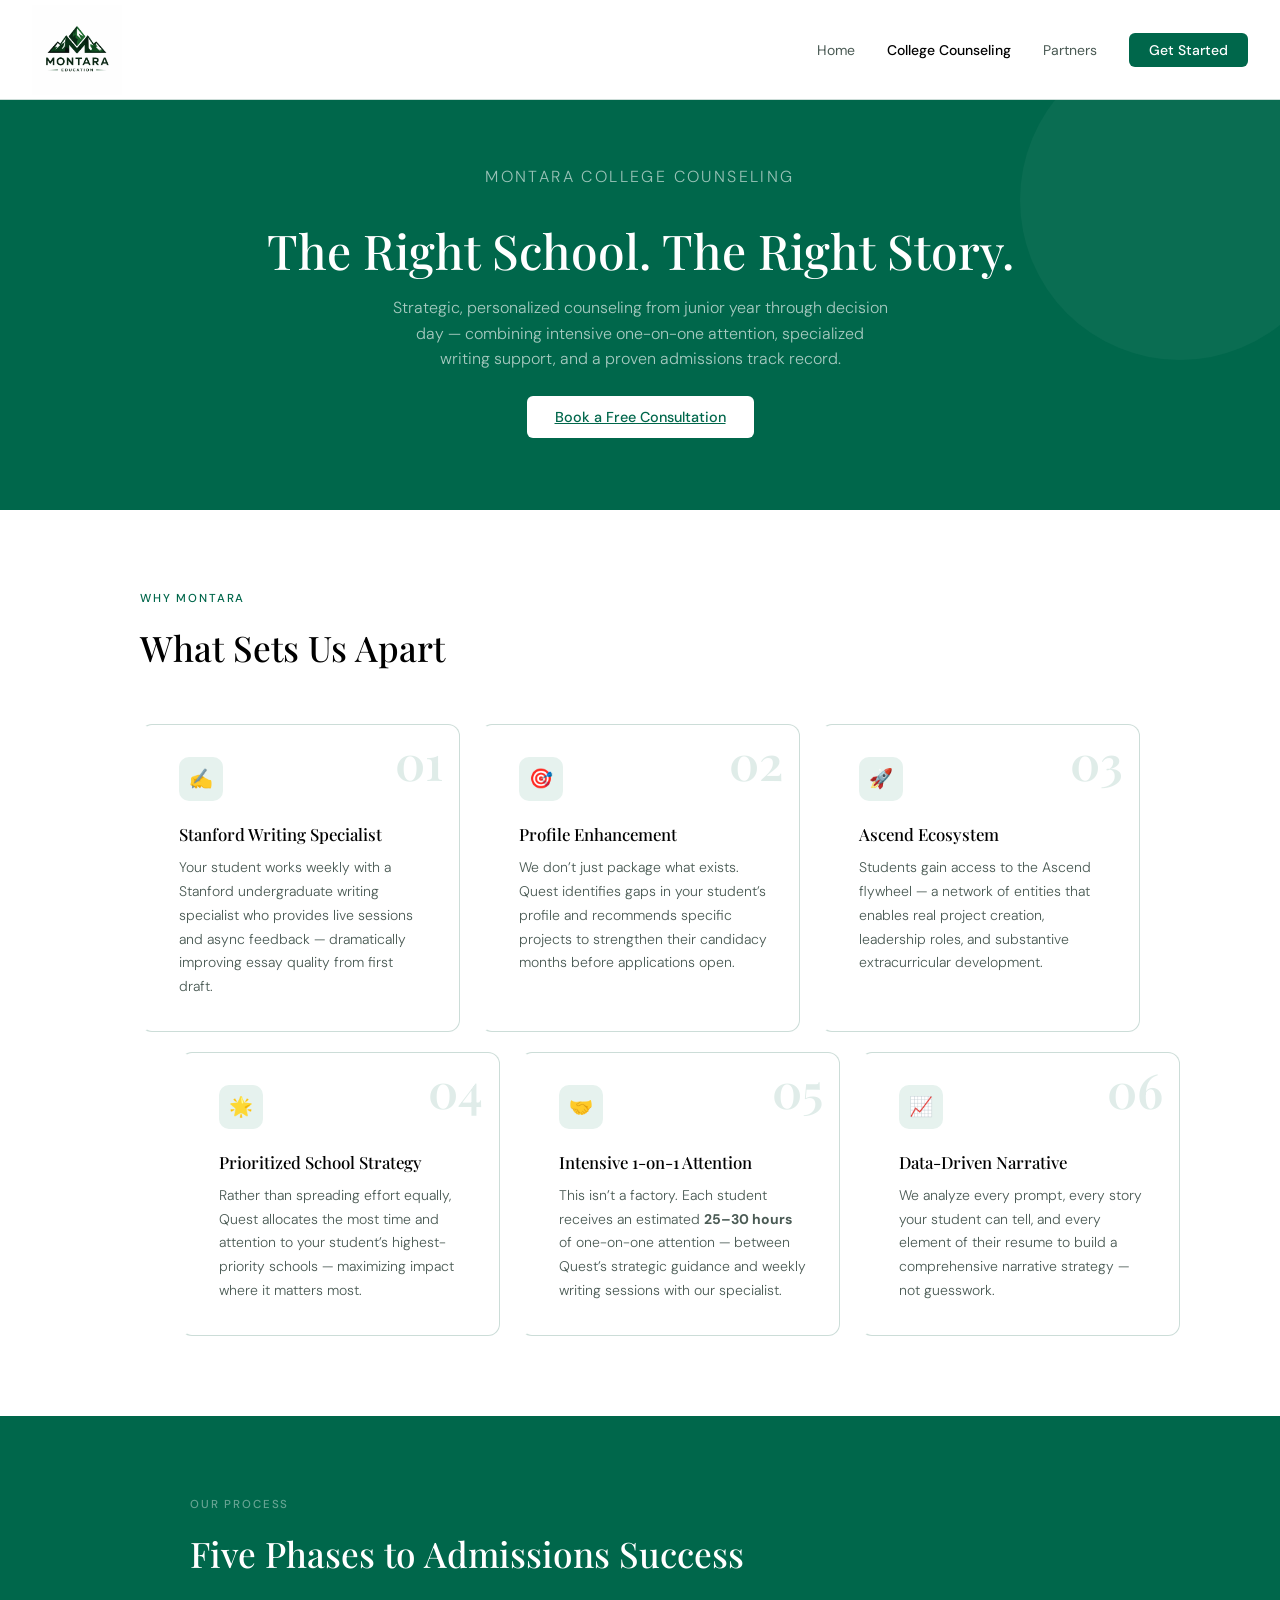
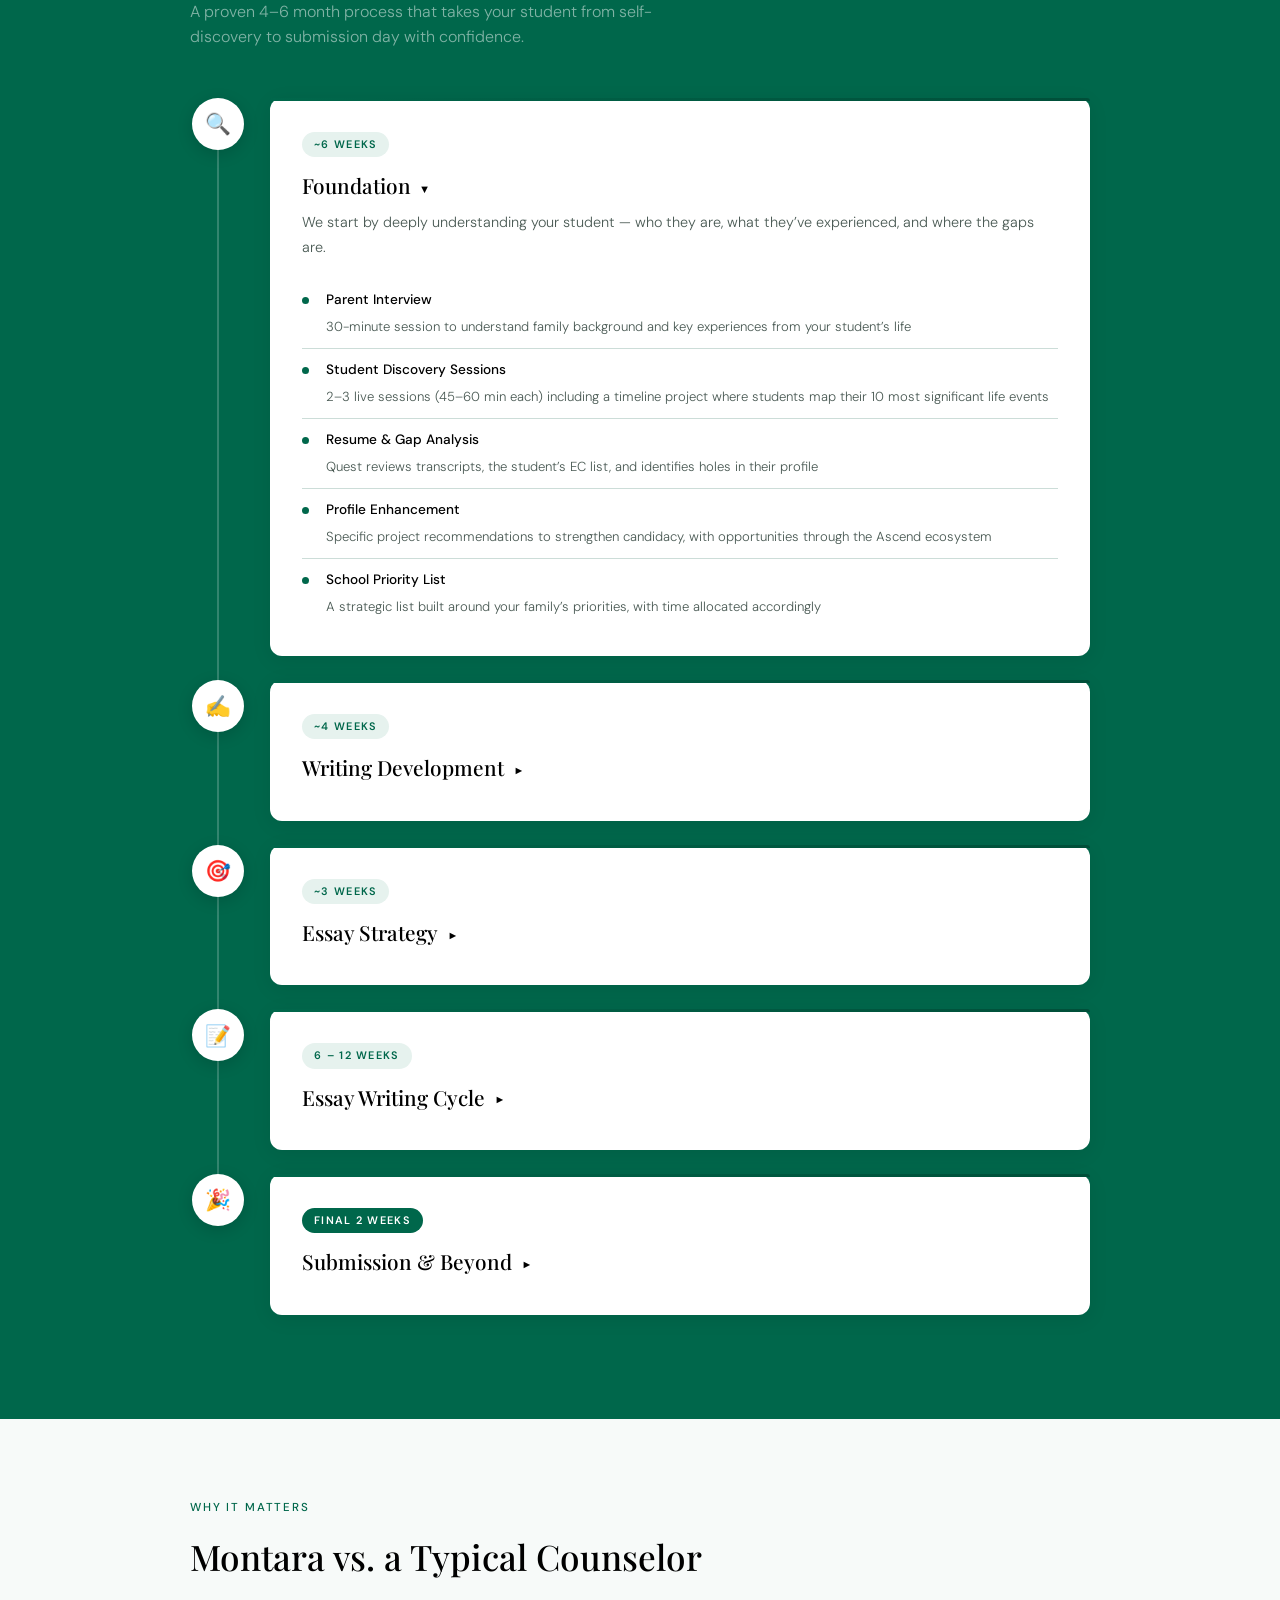
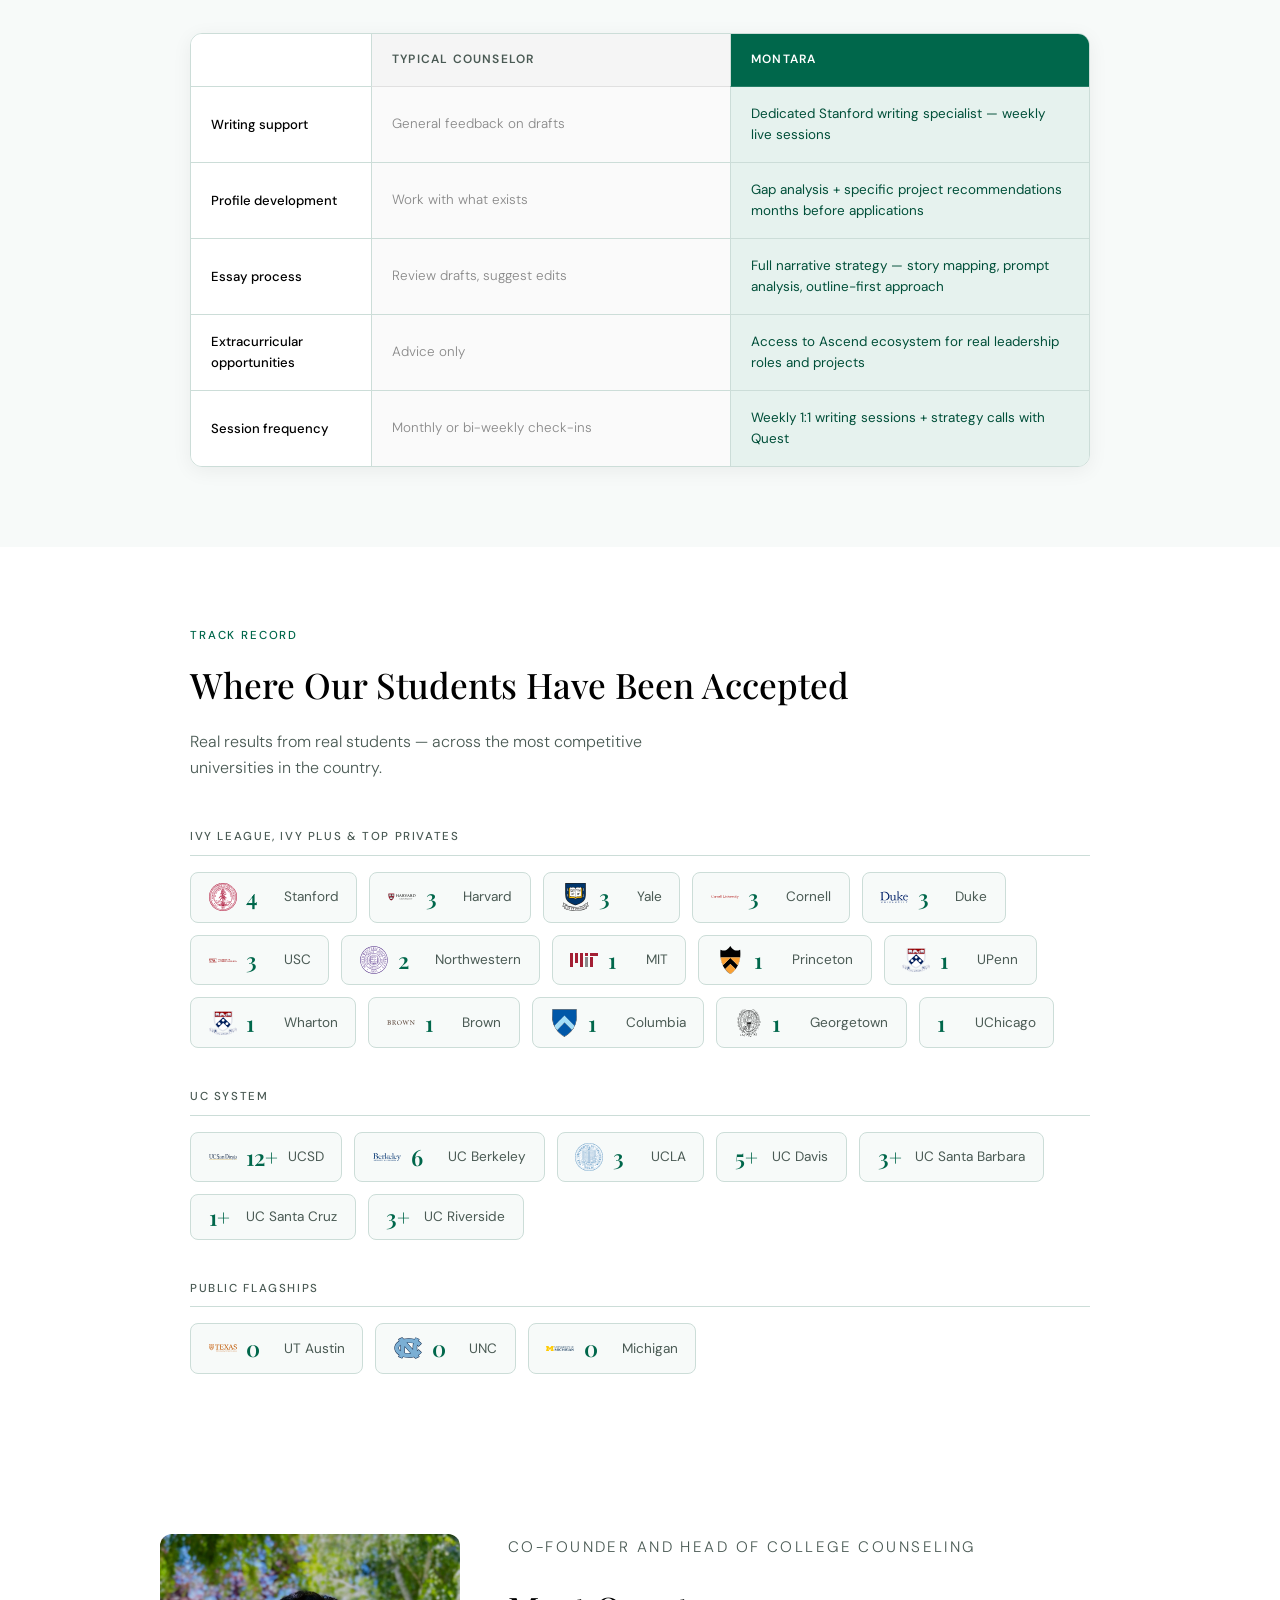
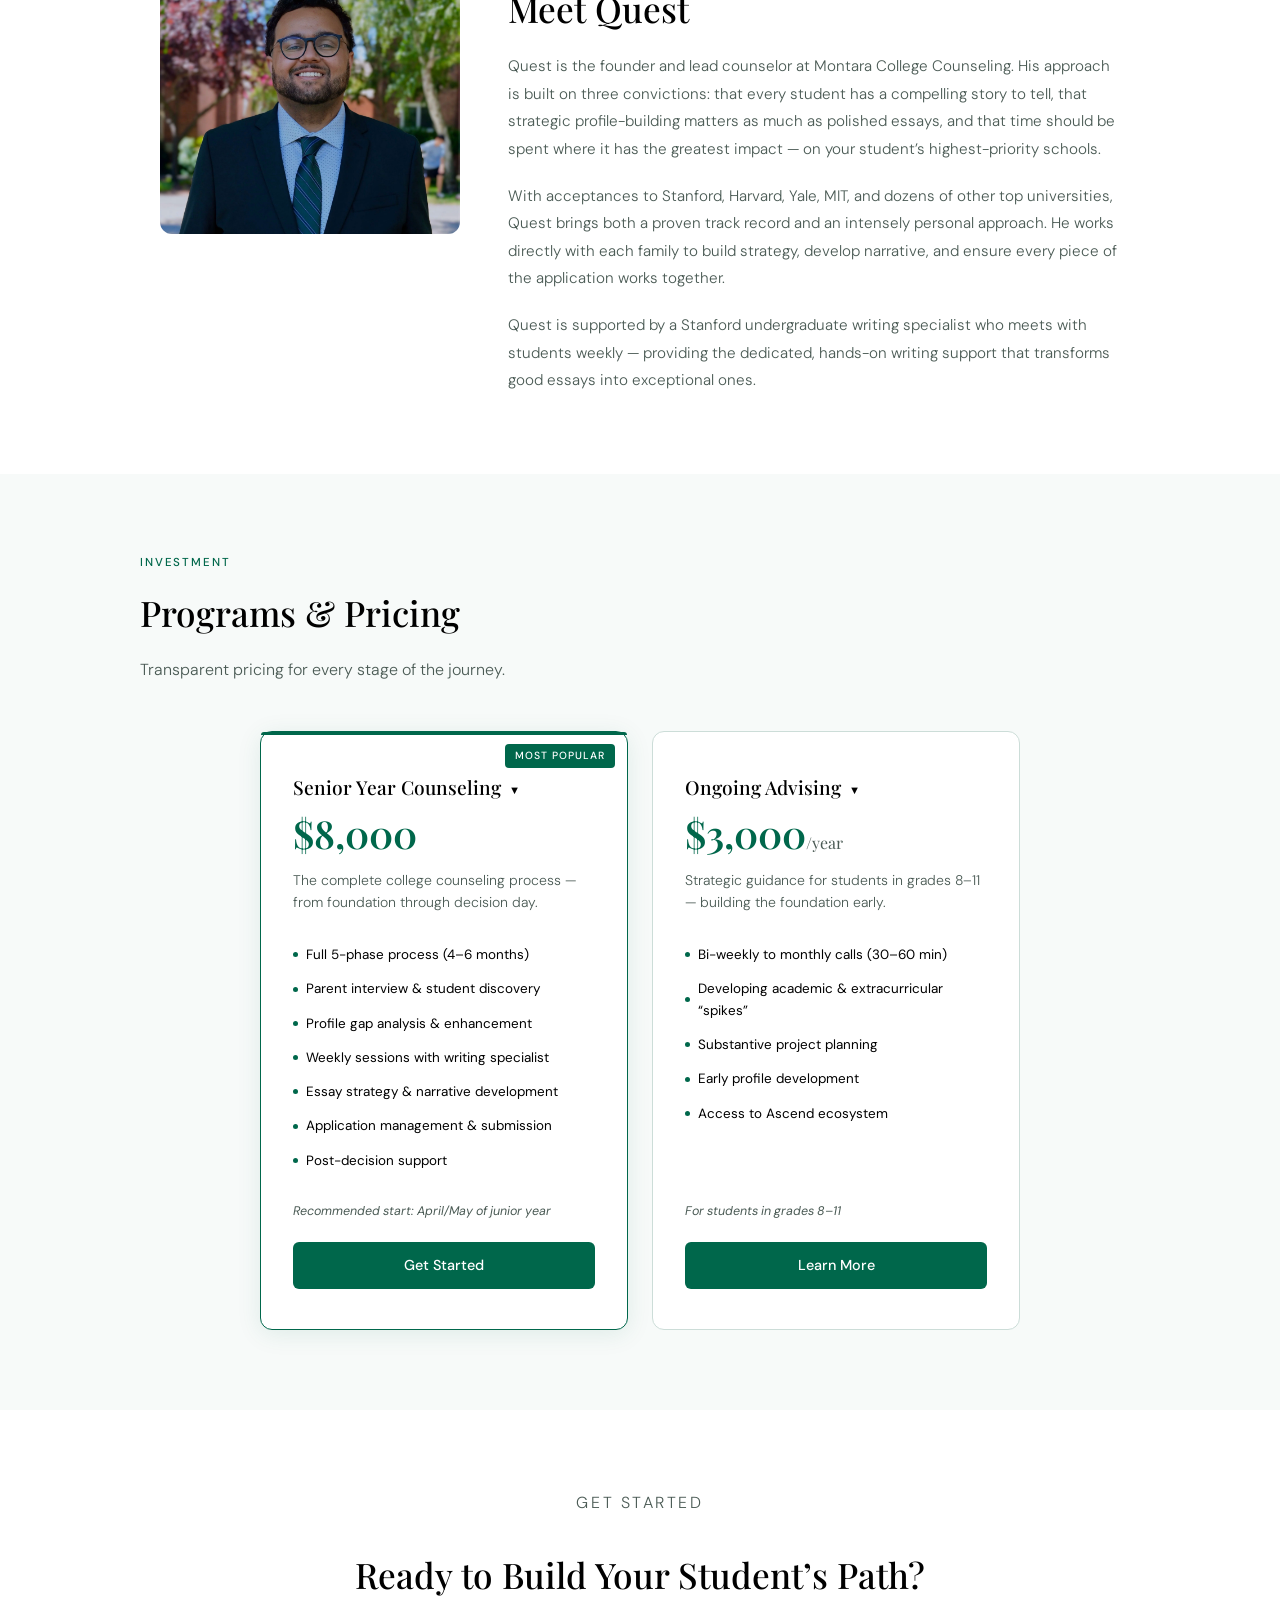
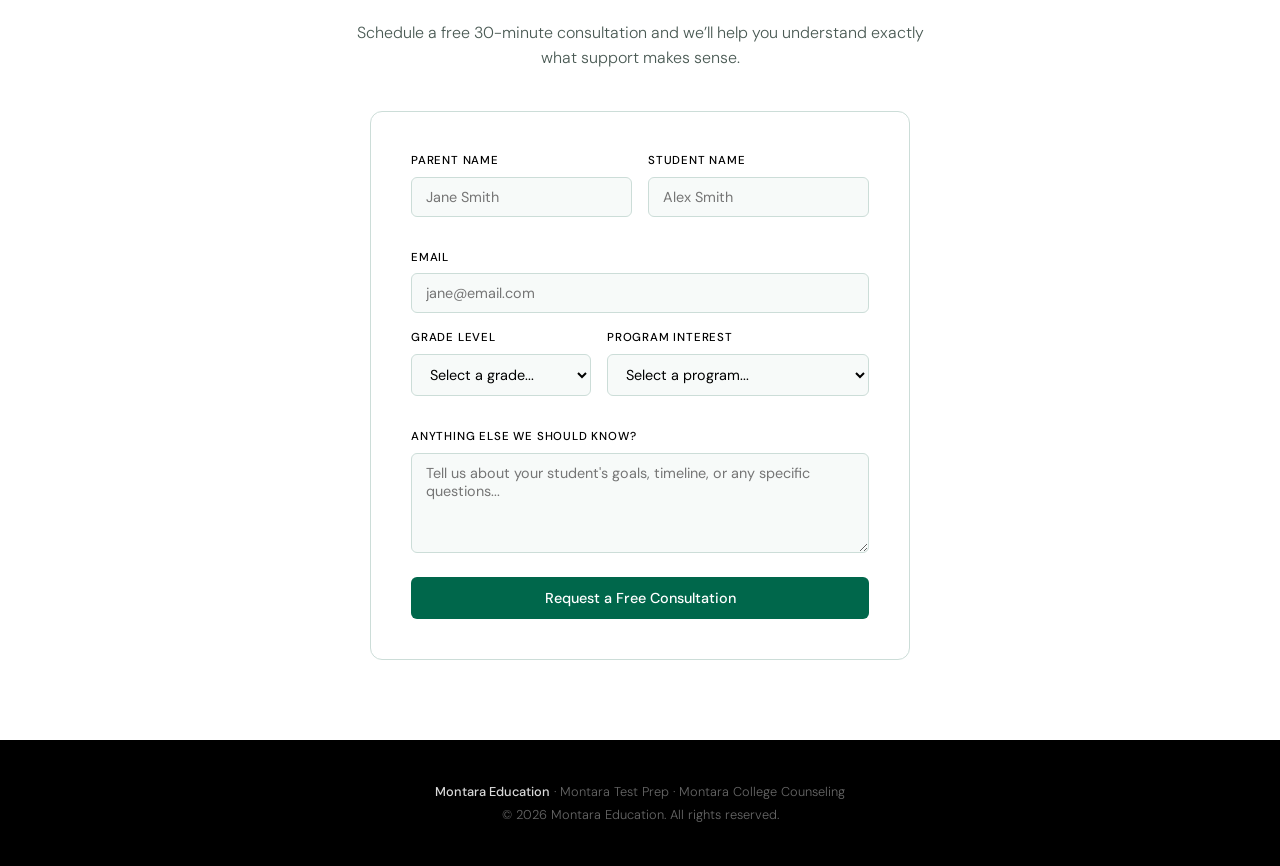
==== commit 2926a0f9: "Add mobile responsive layout with hamburger menu - Hamburger nav menu on all pages (hidden links, ta" ====
--- a/counseling.html
+++ b/counseling.html
@@ -65,6 +65,7 @@
   <div class="logo">
     <a href="index.html"><img src="assets/logo.png" alt="Montara Education"></a>
   </div>
+  <button class="nav-burger" aria-label="Menu" onclick="this.classList.toggle('active');this.nextElementSibling.classList.toggle('nav-open')"><span></span><span></span><span></span></button>
   <ul class="nav-links">
     <li><a href="index.html">Home</a></li>
     <li><a href="counseling.html" class="nav-active">College Counseling</a></li>
--- a/styles.css
+++ b/styles.css
@@ -22,10 +22,10 @@
   border-bottom: 1px solid var(--border);
   padding: 0 2rem;
   display: flex; align-items: center; justify-content: space-between;
-  height: 80px;
+  height: 100px;
 }
 .logo { cursor: pointer; display: flex; align-items: center; }
-.logo img { height: 72px; width: auto; display: block; }
+.logo img { height: 90px; width: auto; display: block; }
 .nav-links { display: flex; align-items: center; gap: 2rem; list-style: none; }
 .nav-links a { font-size: .875rem; color: var(--muted); text-decoration: none; cursor: pointer; transition: color .2s; }
 .nav-links a:hover { color: var(--black); }
@@ -149,3 +149,77 @@
 .sc h4 { font-weight: 500; font-size: .95rem; color: var(--black); margin-bottom: .4rem; }
 .sc p { font-size: .875rem; font-weight: 300; color: var(--muted); line-height: 1.6; }
 .pagecta { padding: 72px 2rem; text-align: center; }
+
+/* HAMBURGER BUTTON — hidden on desktop */
+.nav-burger { display: none; }
+
+/* ===== MOBILE ===== */
+@media (max-width: 768px) {
+  /* Nav */
+  nav { height: 64px; padding: 0 1rem; }
+  .logo img { height: 50px; }
+
+  /* Hamburger */
+  .nav-burger {
+    display: flex; flex-direction: column; justify-content: center; gap: 5px;
+    background: none; border: none; cursor: pointer; padding: 8px; z-index: 200;
+  }
+  .nav-burger span {
+    display: block; width: 24px; height: 2px; background: var(--black);
+    transition: transform .3s, opacity .3s;
+  }
+  .nav-burger.active span:nth-child(1) { transform: rotate(45deg) translate(5px, 5px); }
+  .nav-burger.active span:nth-child(2) { opacity: 0; }
+  .nav-burger.active span:nth-child(3) { transform: rotate(-45deg) translate(5px, -5px); }
+
+  /* Mobile nav menu */
+  .nav-links {
+    display: none !important; flex-direction: column; position: absolute;
+    top: 64px; left: 0; right: 0; background: var(--white);
+    border-bottom: 1px solid var(--border); padding: 1.5rem 2rem;
+    gap: 1rem; box-shadow: 0 8px 24px rgba(0,0,0,.08);
+  }
+  .nav-links.nav-open { display: flex !important; }
+  .nav-links a { font-size: 1rem; }
+  .nav-cta { text-align: center; display: block; }
+
+  /* Hero */
+  .hero { padding: 48px 1.5rem 64px; }
+  .hero h1 { font-size: 1.8rem; }
+  .hero-sub { font-size: .9rem; }
+  .hero-actions { flex-direction: column; gap: .75rem; }
+  .hero-actions .btn-w, .hero-actions .btn-ol { width: 100%; text-align: center; }
+
+  /* Inner hero */
+  .ihero { padding: 48px 1.5rem 60px; }
+  .ihero h1 { font-size: 1.6rem; }
+
+  /* Trust marquee */
+  .trust { padding: 1rem 0; }
+  .trust p { font-size: .65rem; margin-bottom: .5rem; }
+  .trust-track span { font-size: .75rem; padding: 0 1rem; }
+
+  /* Sections */
+  .section { padding: 48px 1.5rem; }
+  .stitle { font-size: 1.4rem; }
+
+  /* Unit cards */
+  .units-grid { grid-template-columns: 1fr; }
+  .ucard { padding: 1.75rem; }
+
+  /* Stats */
+  .stats { padding: 40px 1.5rem; }
+  .stats-grid { grid-template-columns: repeat(2, 1fr); gap: 1.5rem; }
+  .snum { font-size: 2rem; }
+
+  /* Testimonials */
+  .tgrid { grid-template-columns: 1fr; }
+
+  /* CTA / Form */
+  .ctasec { padding: 48px 1.5rem; }
+  .cform { padding: 1.5rem; }
+  .frow { grid-template-columns: 1fr; }
+
+  /* Footer */
+  footer { padding: 2rem 1.5rem; font-size: .75rem; }
+}
--- a/counseling.css
+++ b/counseling.css
@@ -237,22 +237,41 @@
 }
 
 /* RESPONSIVE */
-@media (max-width: 640px) {
-  .tl-item { grid-template-columns: 40px 1fr; gap: 1rem; }
-  .tl-icon { width: 40px; height: 40px; font-size: 1rem; }
-  .tl-card { padding: 1.5rem; }
-  .cc-diff-grid { grid-template-columns: 1fr; }
+@media (max-width: 768px) {
+  /* Differentiators */
+  .cc-diff { padding: 48px 1.5rem; }
+  .cc-diff-grid { grid-template-columns: 1fr; margin-top: 2rem; }
   .cc-diff-card:nth-child(n+4) { transform: none; }
   .cc-diff-card:nth-child(n+4):hover { transform: translateY(-2px); }
-  .cc-pricing-grid { grid-template-columns: 1fr; }
-  .cc-record-grid { gap: .5rem; }
-  .cc-school { padding: .5rem .75rem; }
-  .cc-school-count { font-size: 1.2rem; }
-  .cc-counselor-inner { grid-template-columns: 1fr; }
-  .cc-counselor-photo img { max-width: 260px; }
+
+  /* Timeline */
+  .cc-process { padding: 48px 1rem; }
+  .tl-item { grid-template-columns: 36px 1fr; gap: .75rem; }
+  .tl-icon { width: 36px; height: 36px; font-size: .9rem; }
+  .tl-card { padding: 1.25rem; }
+  .tl-card h3 { font-size: 1.1rem; }
+
+  /* Comparison */
+  .cc-compare { padding: 48px 1.5rem; }
   .cc-compare-row { grid-template-columns: 1fr; }
   .cc-compare-header { display: none; }
   .cc-compare-feature { font-weight: 600; background: var(--off); }
   .cc-compare-them::before { content: 'Typical: '; font-weight: 500; color: var(--muted); }
   .cc-compare-us::before { content: 'Montara: '; font-weight: 600; color: var(--green); }
-}
+
+  /* Track record */
+  .cc-record { padding: 48px 1.5rem; }
+  .cc-record-grid { gap: .5rem; }
+  .cc-school { padding: .5rem .75rem; }
+  .cc-school-count { font-size: 1.1rem; min-width: 20px; }
+  .cc-school-logo { height: 22px; width: 22px; }
+
+  /* Meet Quest */
+  .cc-counselor { padding: 48px 1.5rem; }
+  .cc-counselor-inner { grid-template-columns: 1fr; text-align: center; }
+  .cc-counselor-photo img { max-width: 200px; margin: 0 auto; }
+
+  /* Pricing */
+  .cc-pricing { padding: 48px 1.5rem; }
+  .cc-pricing-grid { grid-template-columns: 1fr; max-width: 100%; }
+}
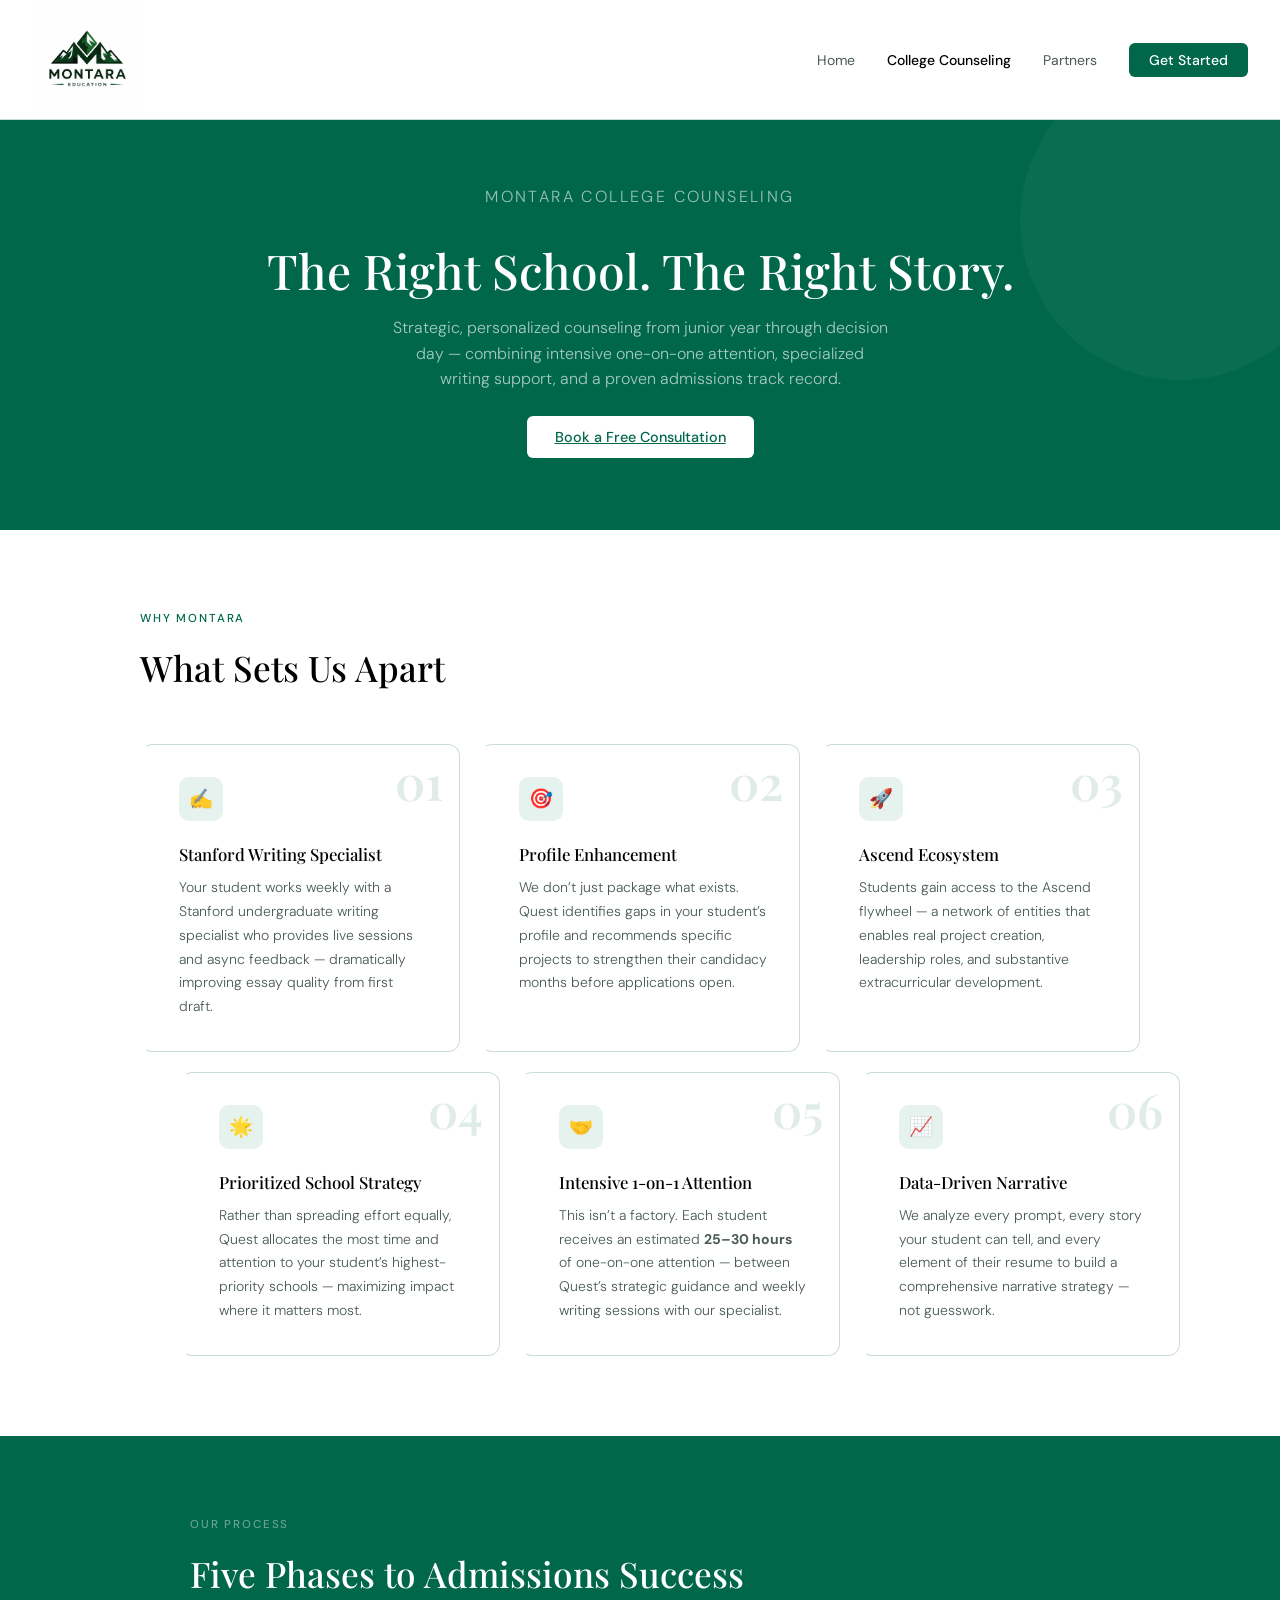
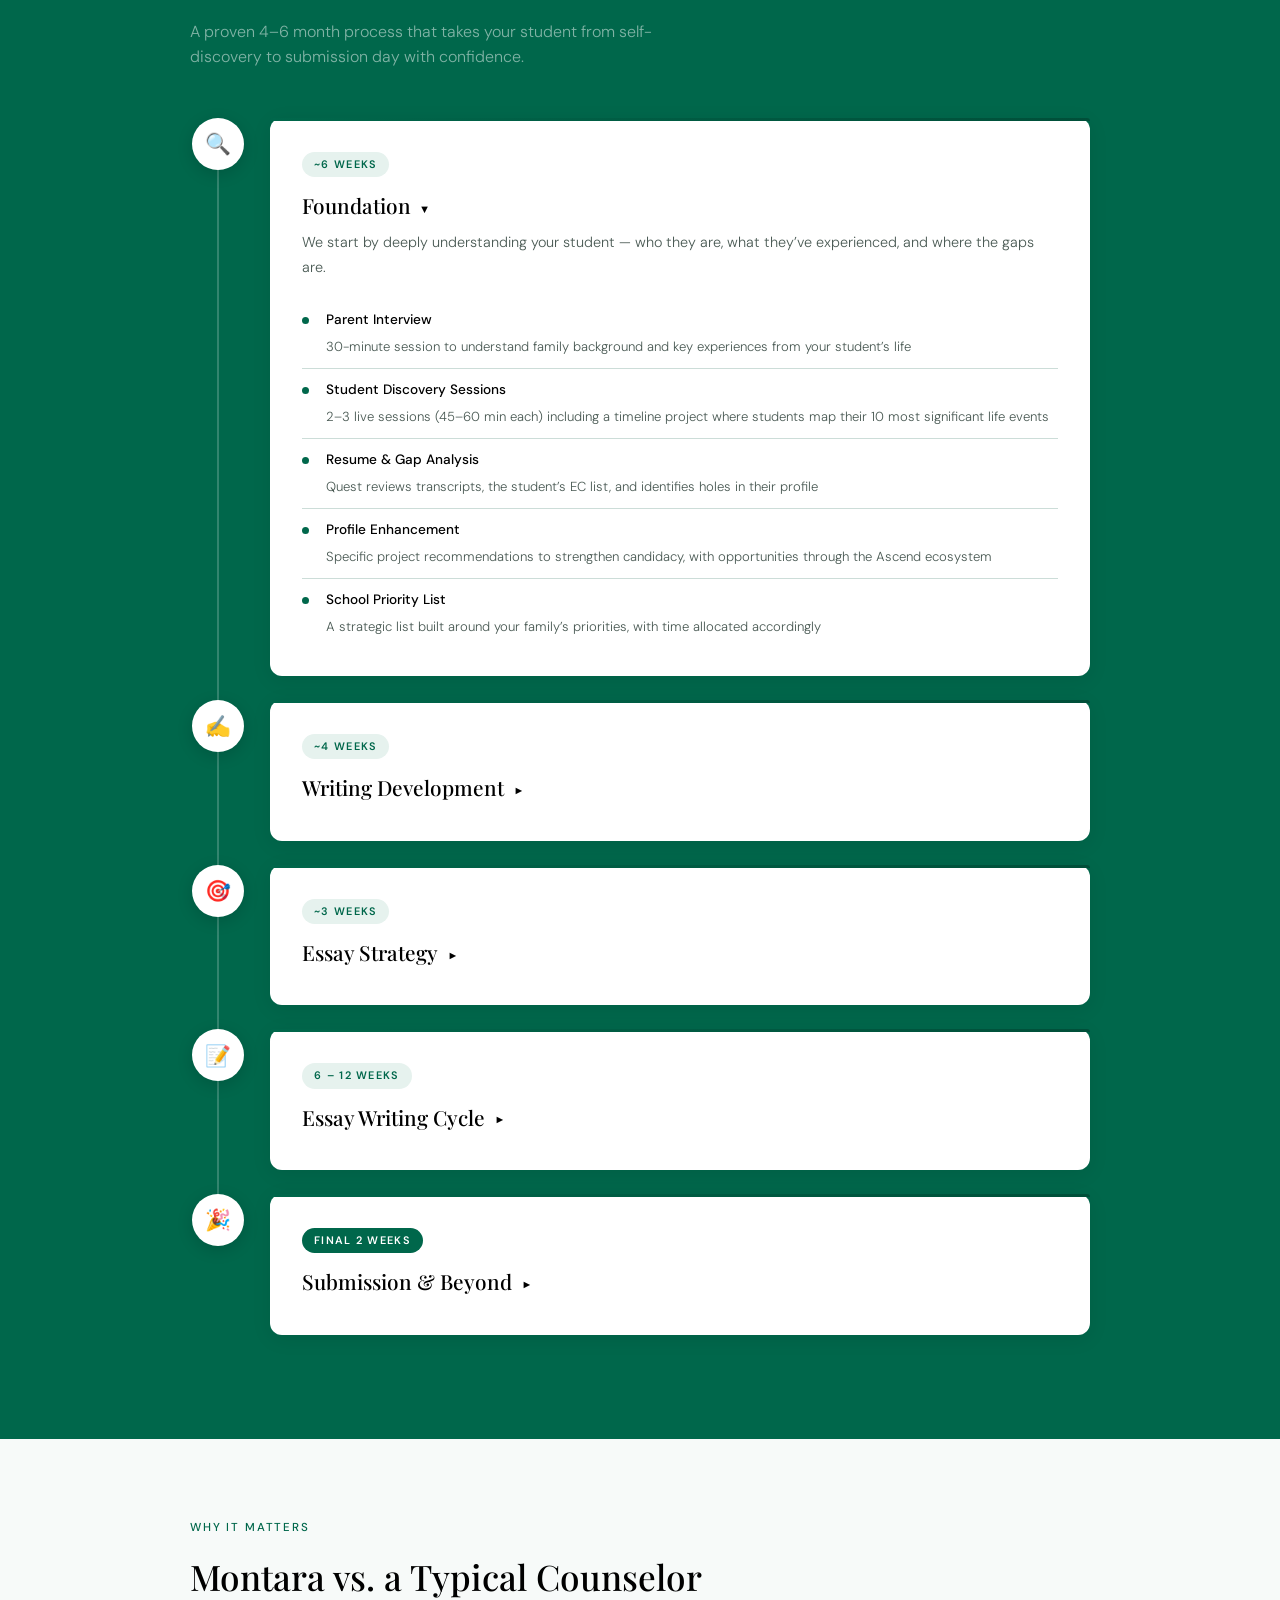
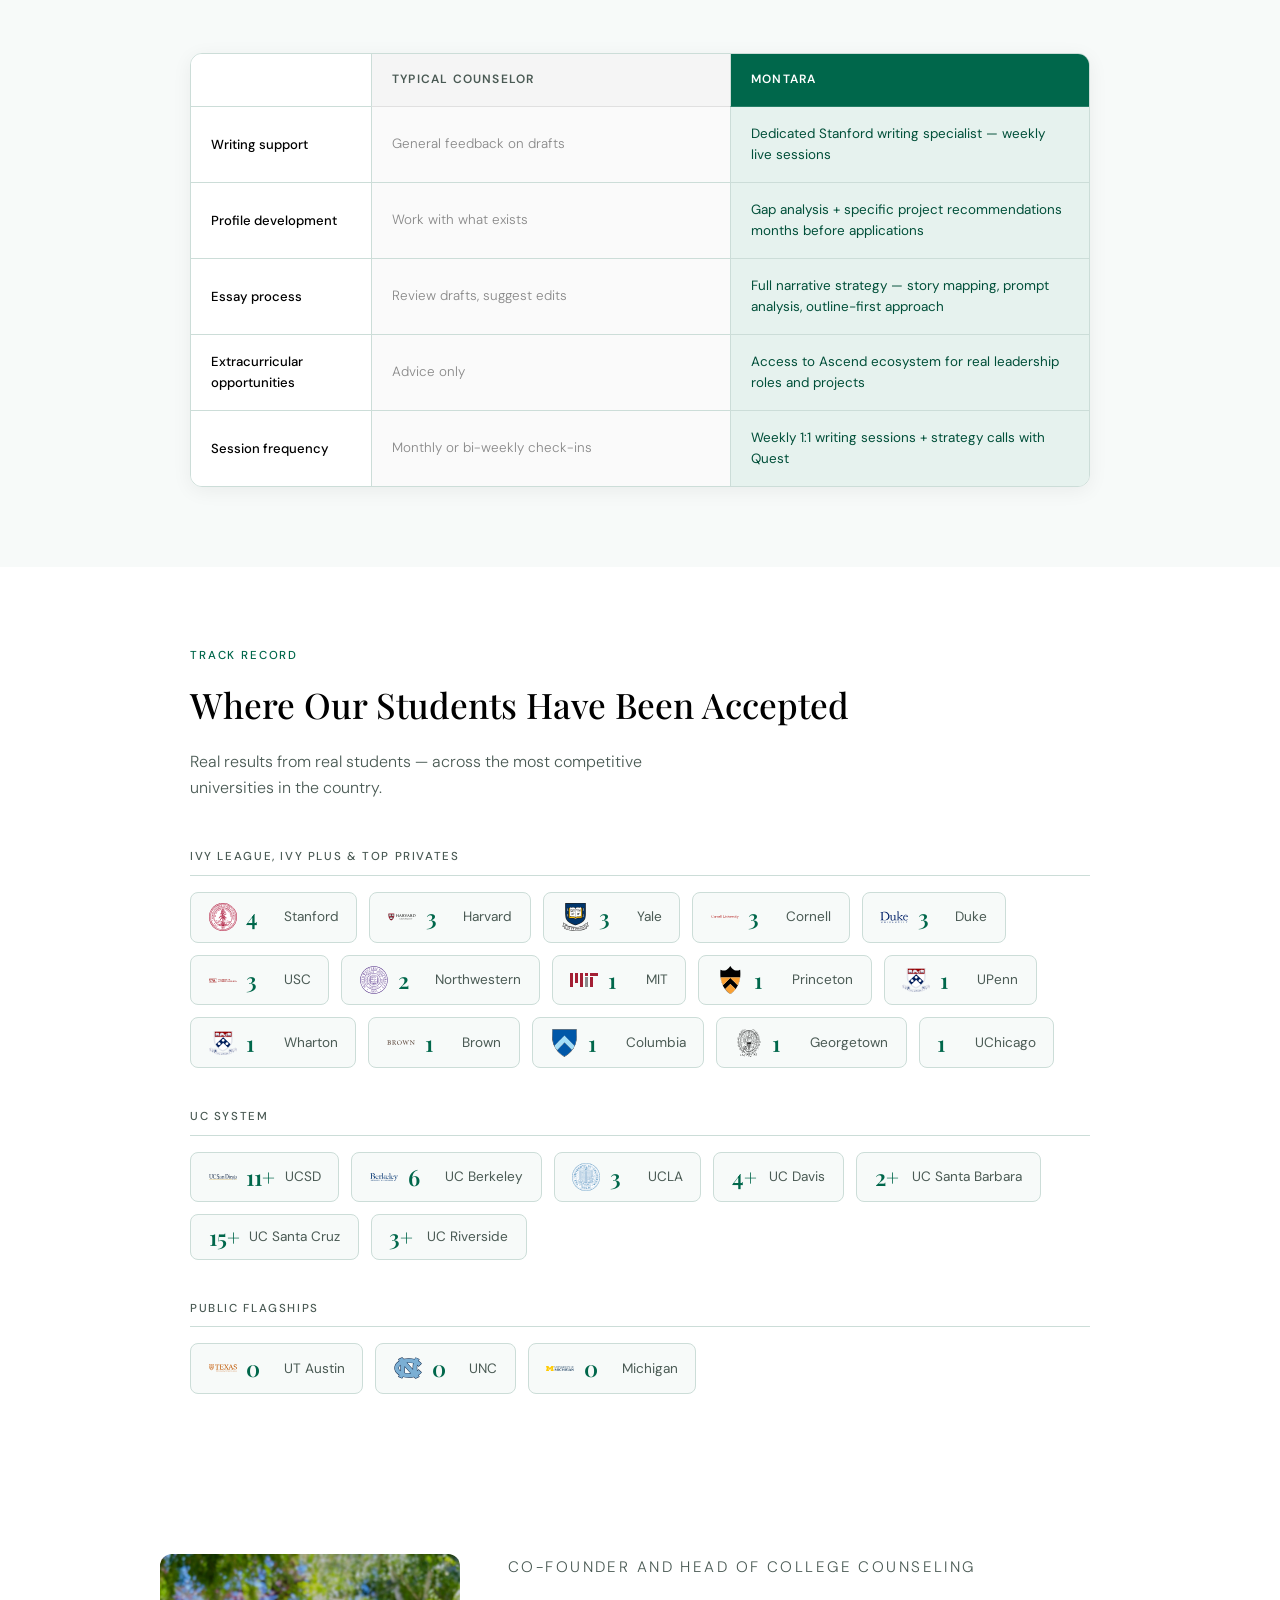
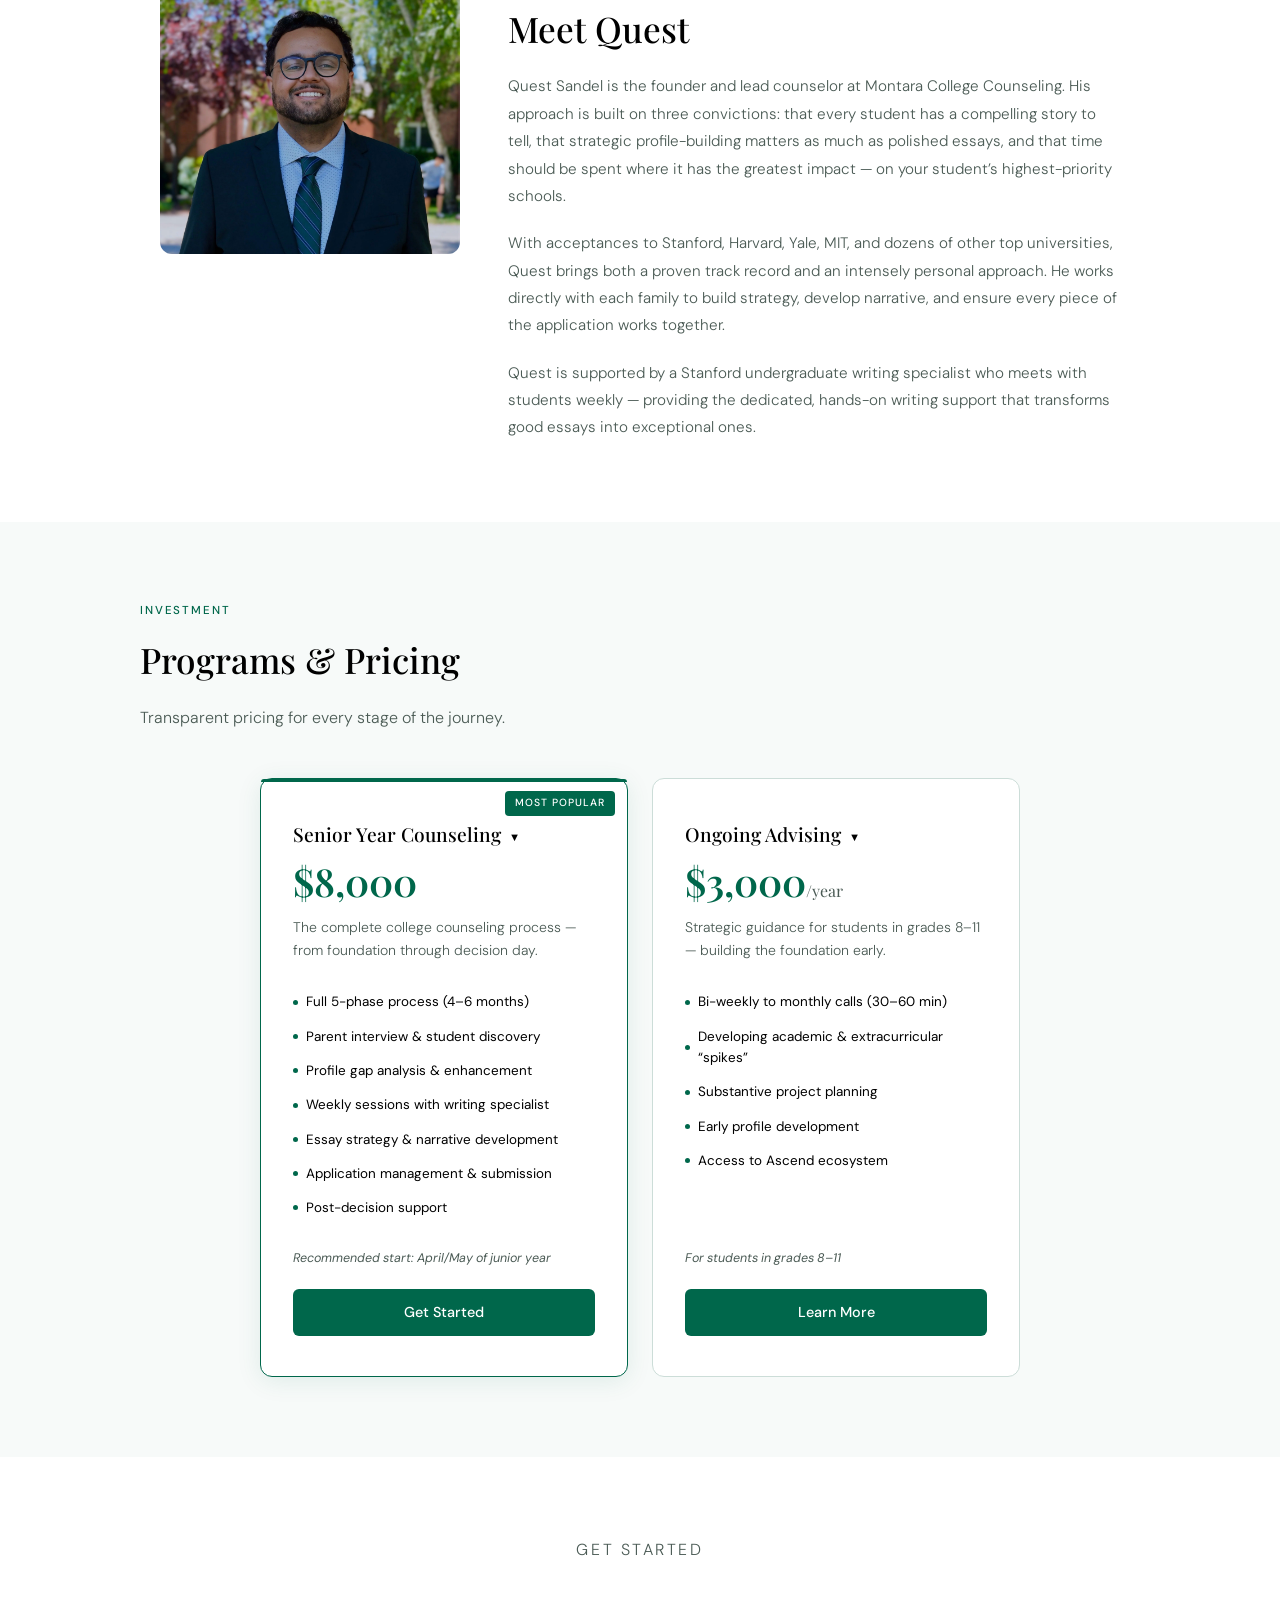
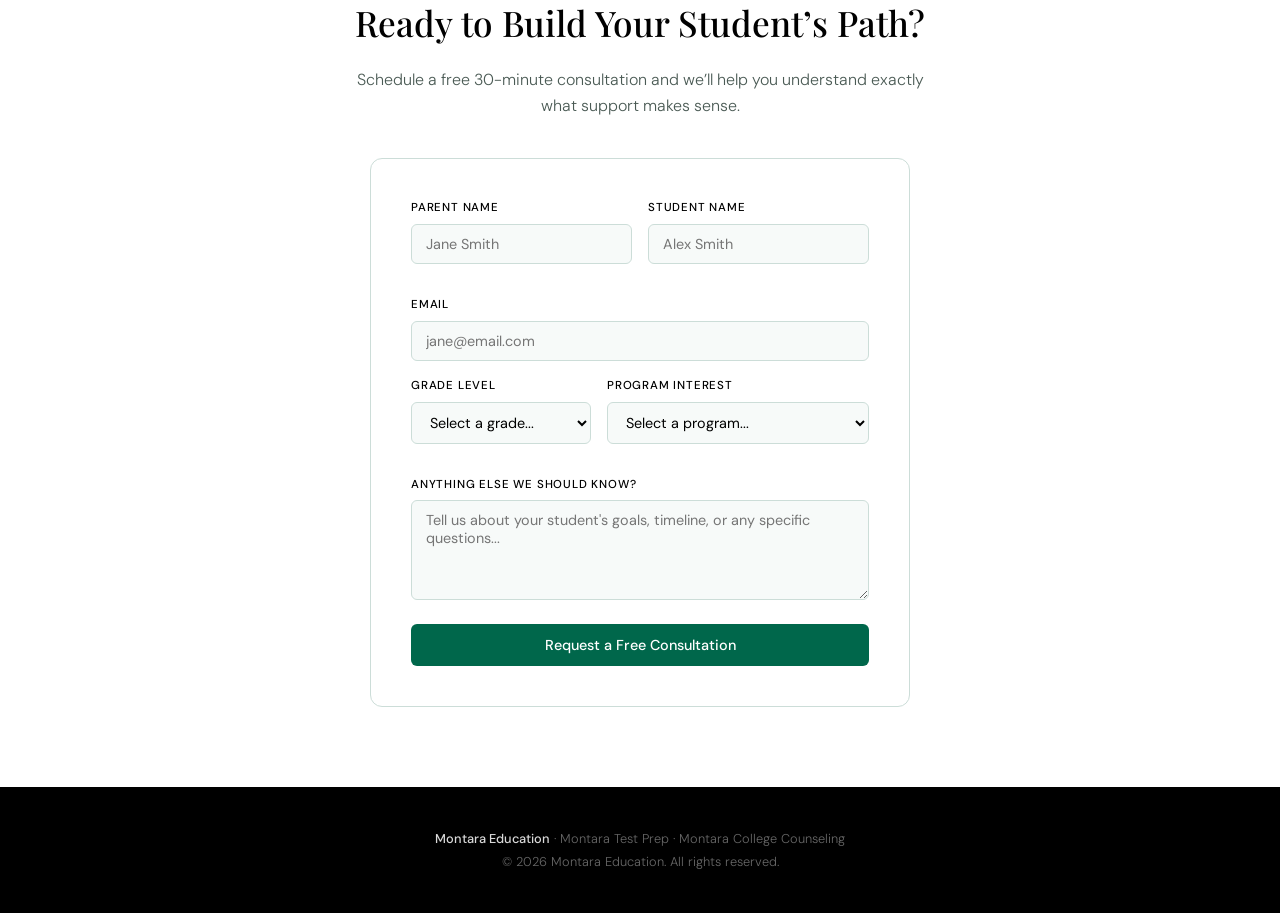
==== commit f59650a9: "Use full name 'Quest Sandel' in bio Co-Authored-By: Claude Opus 4.6 (1M context) <noreply@anthropic." ====
--- a/counseling.html
+++ b/counseling.html
@@ -324,7 +324,7 @@
     <div class="cc-counselor-content">
       <p class="slabel">Co-Founder and Head of College Counseling</p>
       <h2 class="stitle">Meet Quest</h2>
-      <p>Quest is the founder and lead counselor at Montara College Counseling. His approach is built on three convictions: that every student has a compelling story to tell, that strategic profile-building matters as much as polished essays, and that time should be spent where it has the greatest impact &mdash; on your student&rsquo;s highest-priority schools.</p>
+      <p>Quest Sandel is the founder and lead counselor at Montara College Counseling. His approach is built on three convictions: that every student has a compelling story to tell, that strategic profile-building matters as much as polished essays, and that time should be spent where it has the greatest impact &mdash; on your student&rsquo;s highest-priority schools.</p>
       <p>With acceptances to Stanford, Harvard, Yale, MIT, and dozens of other top universities, Quest brings both a proven track record and an intensely personal approach. He works directly with each family to build strategy, develop narrative, and ensure every piece of the application works together.</p>
       <p>Quest is supported by a Stanford undergraduate writing specialist who meets with students weekly &mdash; providing the dedicated, hands-on writing support that transforms good essays into exceptional ones.</p>
     </div>
--- a/styles.css
+++ b/styles.css
@@ -22,10 +22,10 @@
   border-bottom: 1px solid var(--border);
   padding: 0 2rem;
   display: flex; align-items: center; justify-content: space-between;
-  height: 100px;
+  height: 120px;
 }
 .logo { cursor: pointer; display: flex; align-items: center; }
-.logo img { height: 90px; width: auto; display: block; }
+.logo img { height: 110px; width: auto; display: block; }
 .nav-links { display: flex; align-items: center; gap: 2rem; list-style: none; }
 .nav-links a { font-size: .875rem; color: var(--muted); text-decoration: none; cursor: pointer; transition: color .2s; }
 .nav-links a:hover { color: var(--black); }
@@ -156,8 +156,8 @@
 /* ===== MOBILE ===== */
 @media (max-width: 768px) {
   /* Nav */
-  nav { height: 64px; padding: 0 1rem; }
-  .logo img { height: 50px; }
+  nav { height: 72px; padding: 0 1rem; }
+  .logo img { height: 60px; }
 
   /* Hamburger */
   .nav-burger {
@@ -175,7 +175,7 @@
   /* Mobile nav menu */
   .nav-links {
     display: none !important; flex-direction: column; position: absolute;
-    top: 64px; left: 0; right: 0; background: var(--white);
+    top: 72px; left: 0; right: 0; background: var(--white);
     border-bottom: 1px solid var(--border); padding: 1.5rem 2rem;
     gap: 1rem; box-shadow: 0 8px 24px rgba(0,0,0,.08);
   }
--- a/counseling.css
+++ b/counseling.css
@@ -251,13 +251,17 @@
   .tl-card { padding: 1.25rem; }
   .tl-card h3 { font-size: 1.1rem; }
 
-  /* Comparison */
+  /* Comparison — card layout on mobile */
   .cc-compare { padding: 48px 1.5rem; }
-  .cc-compare-row { grid-template-columns: 1fr; }
+  .cc-compare-table { border: none; box-shadow: none; }
+  .cc-compare-row { grid-template-columns: 1fr; border: 1px solid var(--border); border-radius: var(--r); margin-bottom: .75rem; overflow: hidden; }
+  .cc-compare-row > div { border-bottom: none; }
   .cc-compare-header { display: none; }
-  .cc-compare-feature { font-weight: 600; background: var(--off); }
-  .cc-compare-them::before { content: 'Typical: '; font-weight: 500; color: var(--muted); }
-  .cc-compare-us::before { content: 'Montara: '; font-weight: 600; color: var(--green); }
+  .cc-compare-feature { font-weight: 600; font-size: .78rem; text-transform: uppercase; letter-spacing: .06em; background: var(--off); padding: .75rem 1rem; border-bottom: 1px solid var(--border) !important; }
+  .cc-compare-them { padding: .75rem 1rem; font-size: .82rem; color: #999; border-left: 3px solid #ddd; }
+  .cc-compare-them::before { content: none; }
+  .cc-compare-us { padding: .75rem 1rem; font-size: .82rem; border-left: 3px solid var(--green); background: var(--green-light); }
+  .cc-compare-us::before { content: none; }
 
   /* Track record */
   .cc-record { padding: 48px 1.5rem; }
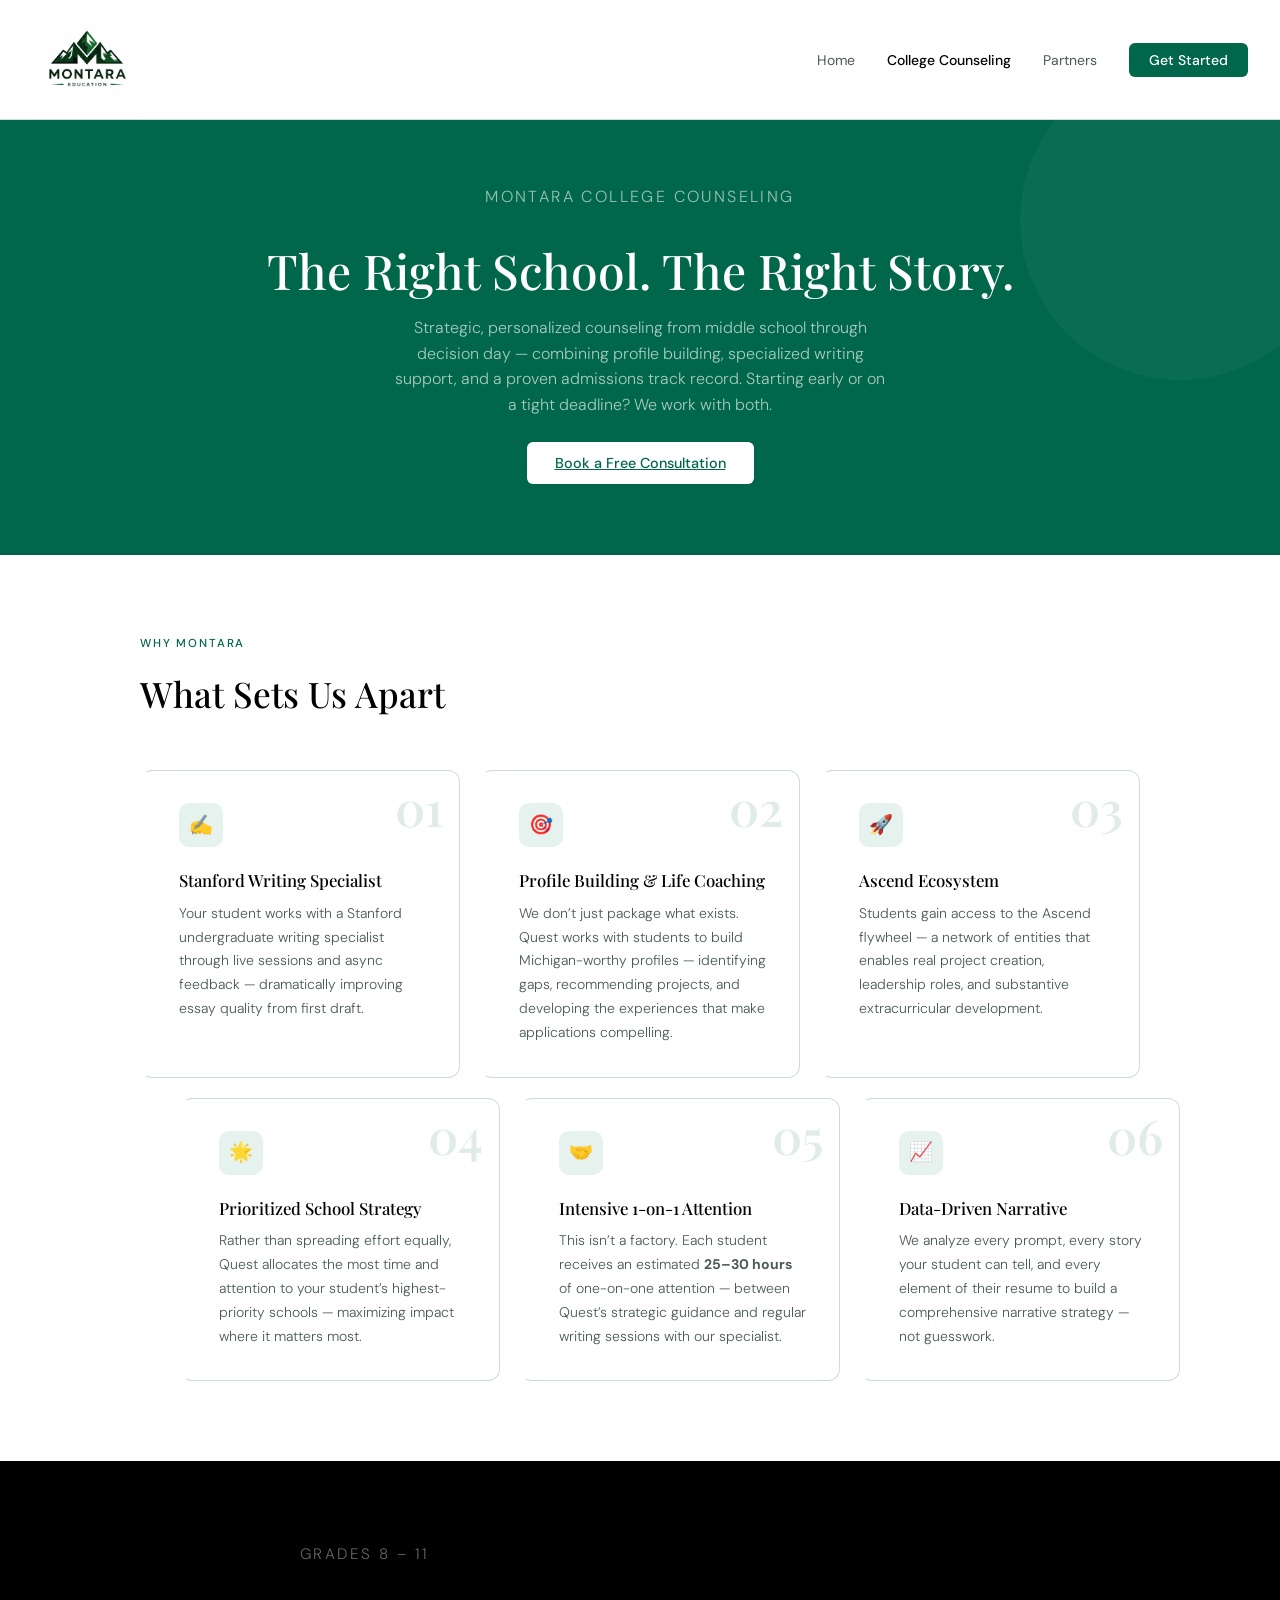
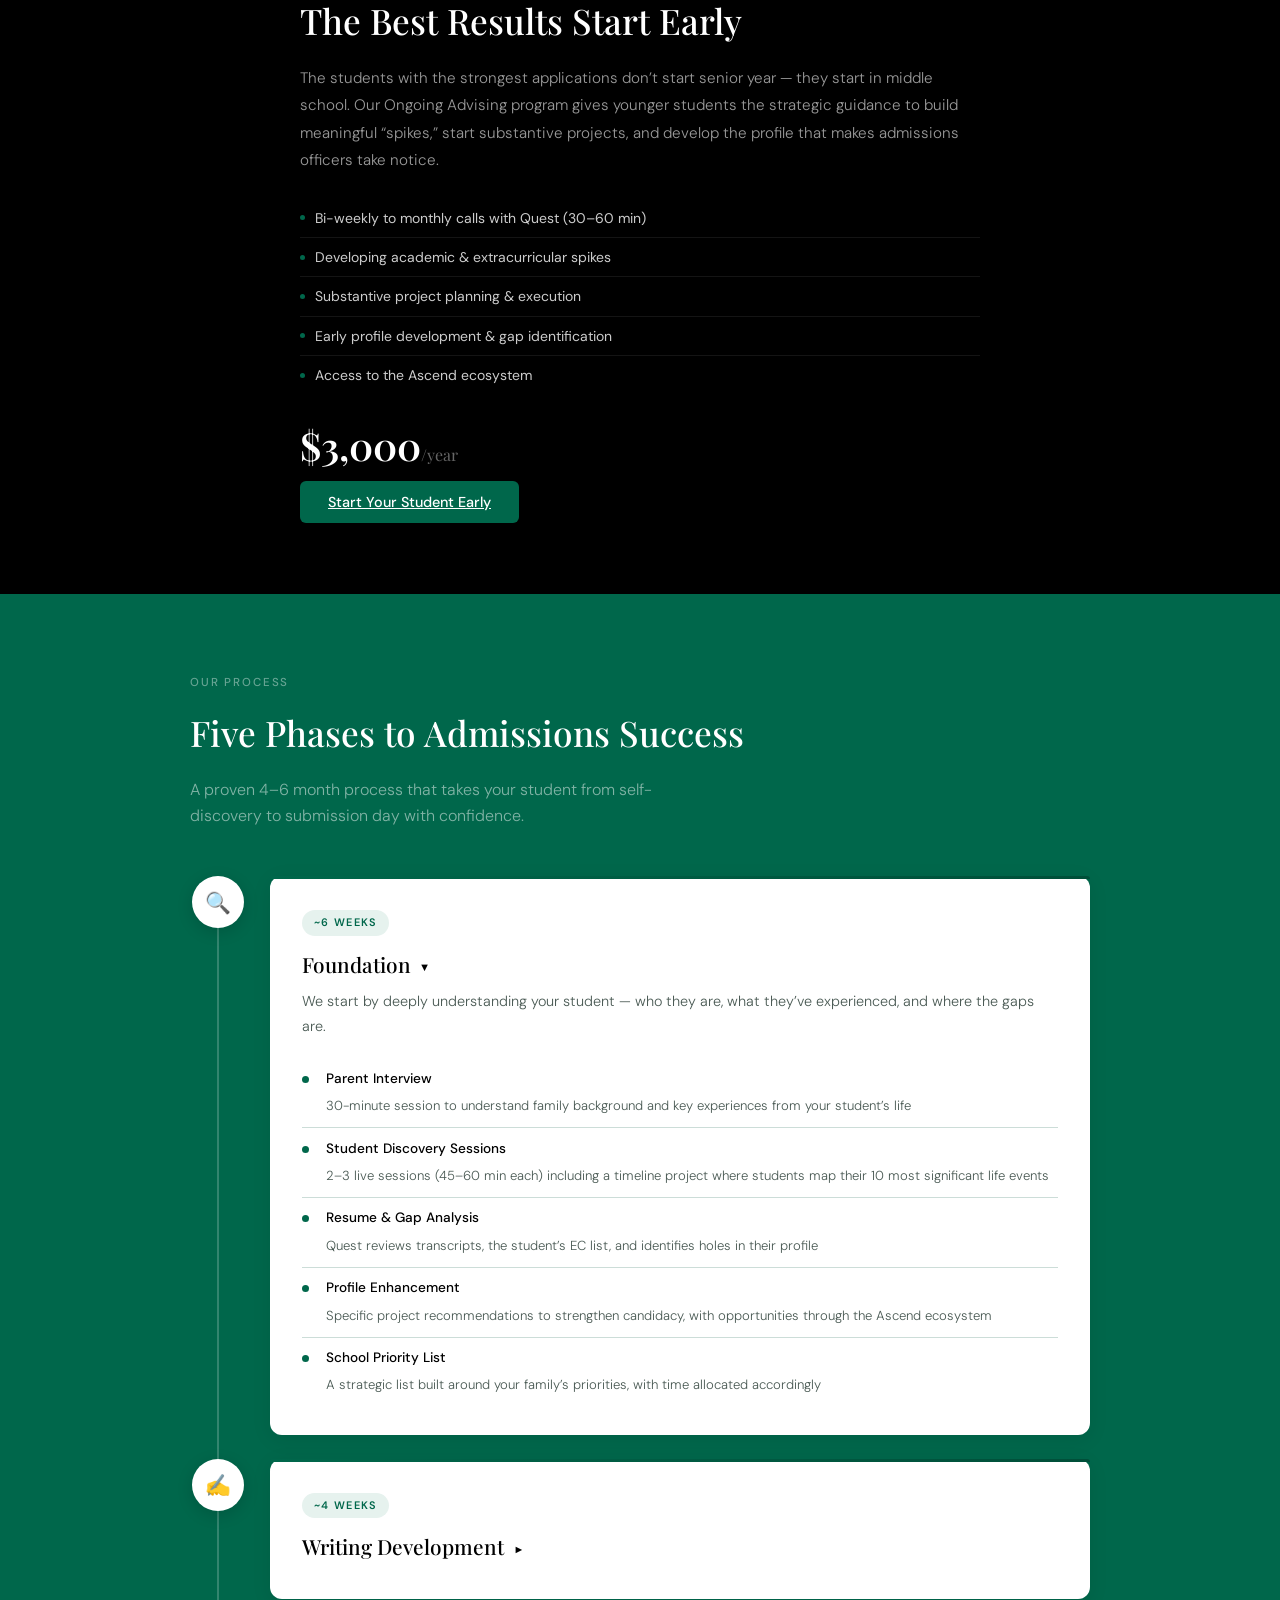
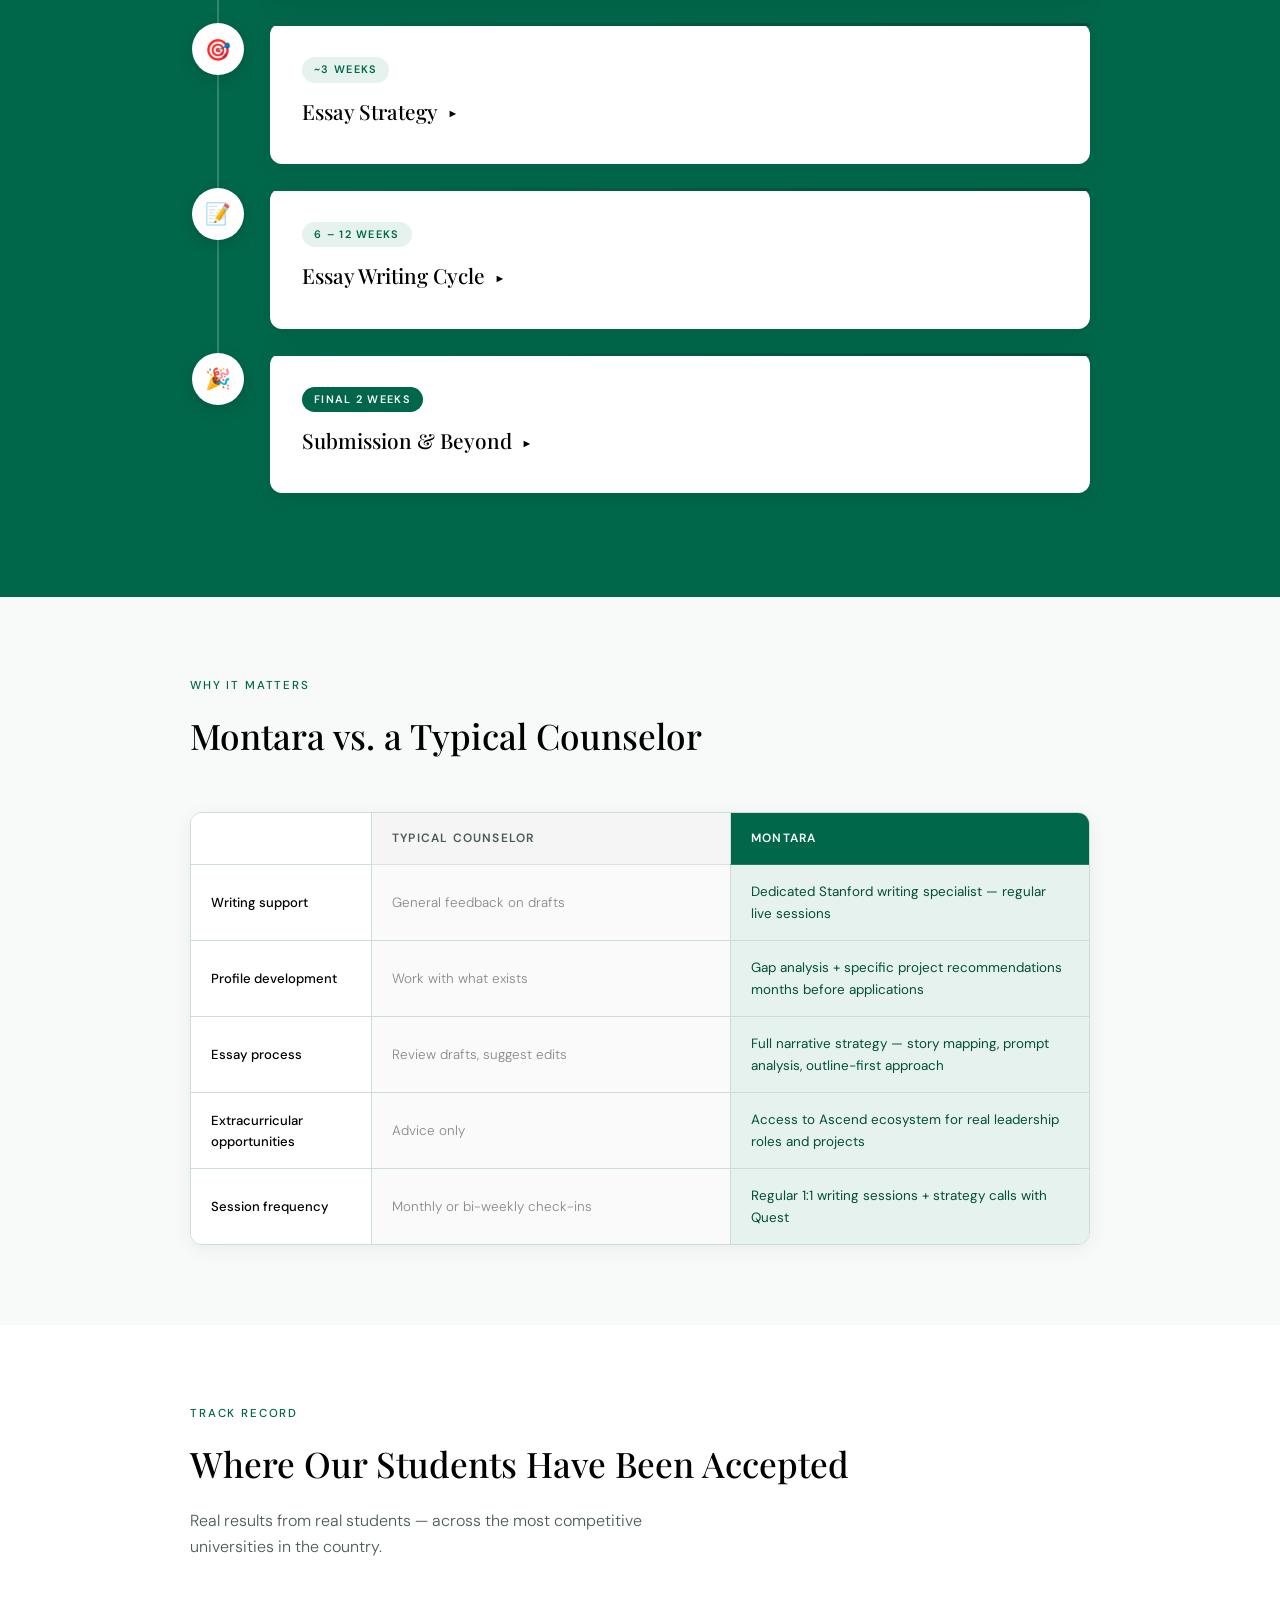
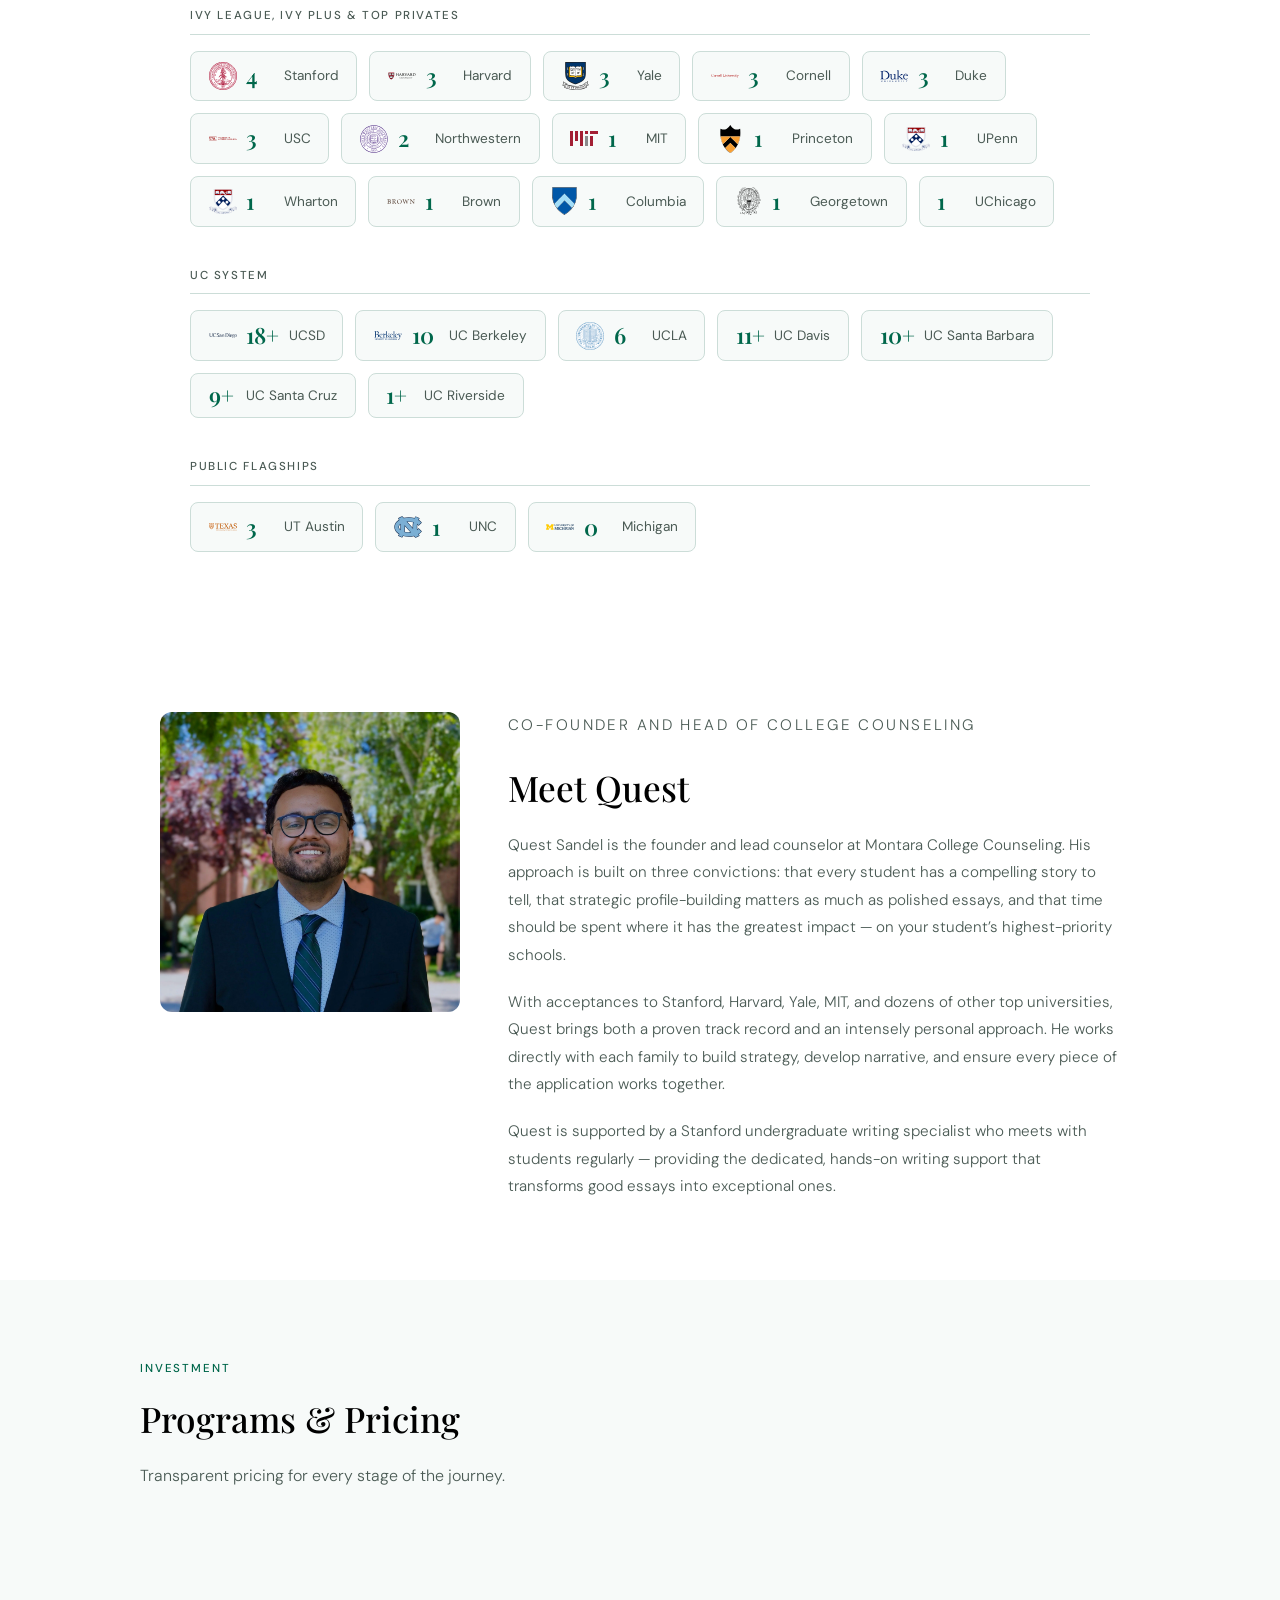
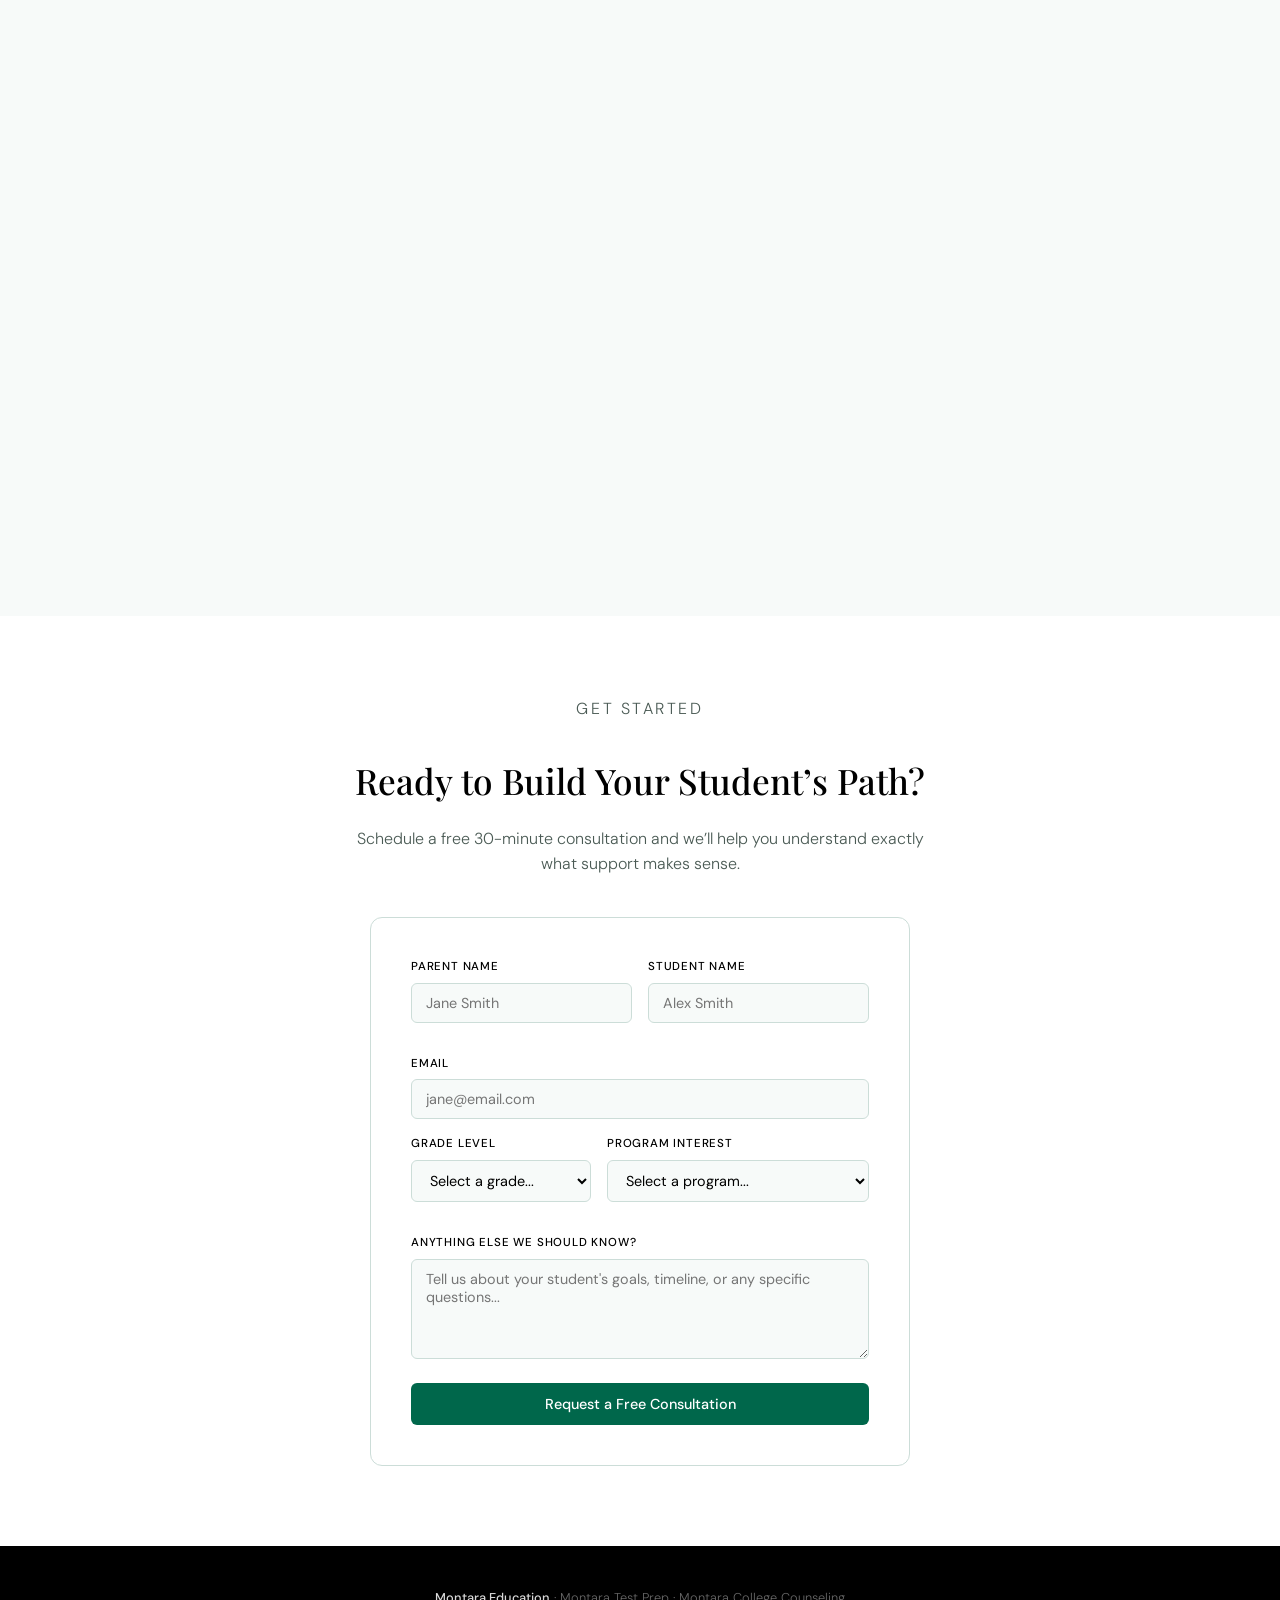
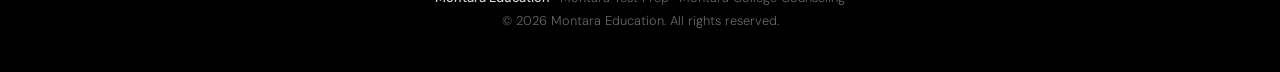
==== commit 2f4ead30: "Implement Quest's feedback across homepage and counseling page Homepage: - Separate profile building" ====
--- a/counseling.html
+++ b/counseling.html
@@ -78,7 +78,7 @@
 <section class="ihero">
   <p class="eyebrow">Montara College Counseling</p>
   <h1>The Right School. The Right Story.</h1>
-  <p>Strategic, personalized counseling from junior year through decision day &mdash; combining intensive one-on-one attention, specialized writing support, and a proven admissions track record.</p>
+  <p>Strategic, personalized counseling from middle school through decision day &mdash; combining profile building, specialized writing support, and a proven admissions track record. Starting early or on a tight deadline? We work with both.</p>
   <a class="btn-w" href="#contact">Book a Free Consultation</a>
 </section>
 
@@ -91,12 +91,12 @@
       <div class="cc-diff-card">
         <div class="cc-diff-icon">&#9997;&#65039;</div>
         <h4>Stanford Writing Specialist</h4>
-        <p>Your student works weekly with a Stanford undergraduate writing specialist who provides live sessions and async feedback &mdash; dramatically improving essay quality from first draft.</p>
+        <p>Your student works with a Stanford undergraduate writing specialist through live sessions and async feedback &mdash; dramatically improving essay quality from first draft.</p>
       </div>
       <div class="cc-diff-card">
         <div class="cc-diff-icon">&#127919;</div>
-        <h4>Profile Enhancement</h4>
-        <p>We don&rsquo;t just package what exists. Quest identifies gaps in your student&rsquo;s profile and recommends specific projects to strengthen their candidacy months before applications open.</p>
+        <h4>Profile Building &amp; Life Coaching</h4>
+        <p>We don&rsquo;t just package what exists. Quest works with students to build Michigan-worthy profiles &mdash; identifying gaps, recommending projects, and developing the experiences that make applications compelling.</p>
       </div>
       <div class="cc-diff-card">
         <div class="cc-diff-icon">&#128640;</div>
@@ -111,13 +111,33 @@
       <div class="cc-diff-card">
         <div class="cc-diff-icon">&#129309;</div>
         <h4>Intensive 1-on-1 Attention</h4>
-        <p>This isn&rsquo;t a factory. Each student receives an estimated <strong>25&ndash;30 hours</strong> of one-on-one attention &mdash; between Quest&rsquo;s strategic guidance and weekly writing sessions with our specialist.</p>
+        <p>This isn&rsquo;t a factory. Each student receives an estimated <strong>25&ndash;30 hours</strong> of one-on-one attention &mdash; between Quest&rsquo;s strategic guidance and regular writing sessions with our specialist.</p>
       </div>
       <div class="cc-diff-card">
         <div class="cc-diff-icon">&#128200;</div>
         <h4>Data-Driven Narrative</h4>
         <p>We analyze every prompt, every story your student can tell, and every element of their resume to build a comprehensive narrative strategy &mdash; not guesswork.</p>
       </div>
+    </div>
+  </div>
+</section>
+
+<!-- START EARLY -->
+<section class="cc-early">
+  <div class="cc-early-inner">
+    <div class="cc-early-content">
+      <p class="slabel">Grades 8 &ndash; 11</p>
+      <h2 class="stitle">The Best Results Start Early</h2>
+      <p>The students with the strongest applications don&rsquo;t start senior year &mdash; they start in middle school. Our Ongoing Advising program gives younger students the strategic guidance to build meaningful &ldquo;spikes,&rdquo; start substantive projects, and develop the profile that makes admissions officers take notice.</p>
+      <ul class="cc-early-list">
+        <li>Bi-weekly to monthly calls with Quest (30&ndash;60 min)</li>
+        <li>Developing academic &amp; extracurricular spikes</li>
+        <li>Substantive project planning &amp; execution</li>
+        <li>Early profile development &amp; gap identification</li>
+        <li>Access to the Ascend ecosystem</li>
+      </ul>
+      <div class="cc-early-price">$3,000<span>/year</span></div>
+      <a class="btn-g" href="#contact">Start Your Student Early</a>
     </div>
   </div>
 </section>
@@ -158,7 +178,7 @@
         <div class="tl-card tl-collapsed">
           <div class="tl-badge">~4 Weeks</div>
           <h3>Writing Development<span class="tl-chevron"></span></h3>
-          <p class="tl-desc">Your student begins working with our Stanford writing specialist in weekly live sessions plus async review.</p>
+          <p class="tl-desc">Your student begins working with our Stanford writing specialist through regular live sessions plus async review.</p>
           <div class="tl-details">
             <div class="tl-detail"><div class="tl-dot"></div><div><strong>Storytelling Assessment</strong><span>We review the timeline project writing to identify which stories your student tells powerfully and which need development</span></div></div>
             <div class="tl-detail"><div class="tl-dot"></div><div><strong>Voice Development</strong><span>Live sessions focused on finding and refining your student&rsquo;s authentic written voice</span></div></div>
@@ -194,7 +214,7 @@
           <h3>Essay Writing Cycle<span class="tl-chevron"></span></h3>
           <p class="tl-desc">Students turn outlines into polished essays through an intensive, multi-round writing process.</p>
           <div class="tl-details">
-            <div class="tl-detail"><div class="tl-dot"></div><div><strong>Weekly Writing Sessions</strong><span>1-hour live sessions with our writing specialist to develop and refine each essay</span></div></div>
+            <div class="tl-detail"><div class="tl-dot"></div><div><strong>Regular Writing Sessions</strong><span>Live sessions with our writing specialist to develop and refine each essay</span></div></div>
             <div class="tl-detail"><div class="tl-dot"></div><div><strong>Async Feedback from Quest</strong><span>Detailed comments on every draft to ensure strategic alignment</span></div></div>
             <div class="tl-detail"><div class="tl-dot"></div><div><strong>EC List &amp; Activities Section</strong><span>Crafting a compelling extracurricular narrative</span></div></div>
             <div class="tl-detail"><div class="tl-dot"></div><div><strong>Recommendation Strategy</strong><span>Guidance on selecting and positioning letters of recommendation</span></div></div>
@@ -237,7 +257,7 @@
       <div class="cc-compare-row">
         <div class="cc-compare-feature">Writing support</div>
         <div class="cc-compare-them">General feedback on drafts</div>
-        <div class="cc-compare-us">Dedicated Stanford writing specialist &mdash; weekly live sessions</div>
+        <div class="cc-compare-us">Dedicated Stanford writing specialist &mdash; regular live sessions</div>
       </div>
       <div class="cc-compare-row">
         <div class="cc-compare-feature">Profile development</div>
@@ -257,7 +277,7 @@
       <div class="cc-compare-row">
         <div class="cc-compare-feature">Session frequency</div>
         <div class="cc-compare-them">Monthly or bi-weekly check-ins</div>
-        <div class="cc-compare-us">Weekly 1:1 writing sessions + strategy calls with Quest</div>
+        <div class="cc-compare-us">Regular 1:1 writing sessions + strategy calls with Quest</div>
       </div>
     </div>
   </div>
@@ -326,7 +346,7 @@
       <h2 class="stitle">Meet Quest</h2>
       <p>Quest Sandel is the founder and lead counselor at Montara College Counseling. His approach is built on three convictions: that every student has a compelling story to tell, that strategic profile-building matters as much as polished essays, and that time should be spent where it has the greatest impact &mdash; on your student&rsquo;s highest-priority schools.</p>
       <p>With acceptances to Stanford, Harvard, Yale, MIT, and dozens of other top universities, Quest brings both a proven track record and an intensely personal approach. He works directly with each family to build strategy, develop narrative, and ensure every piece of the application works together.</p>
-      <p>Quest is supported by a Stanford undergraduate writing specialist who meets with students weekly &mdash; providing the dedicated, hands-on writing support that transforms good essays into exceptional ones.</p>
+      <p>Quest is supported by a Stanford undergraduate writing specialist who meets with students regularly &mdash; providing the dedicated, hands-on writing support that transforms good essays into exceptional ones.</p>
     </div>
   </div>
 </section>
@@ -348,7 +368,7 @@
           <li>Full 5-phase process (4&ndash;6 months)</li>
           <li>Parent interview &amp; student discovery</li>
           <li>Profile gap analysis &amp; enhancement</li>
-          <li>Weekly sessions with writing specialist</li>
+          <li>Regular sessions with writing specialist</li>
           <li>Essay strategy &amp; narrative development</li>
           <li>Application management &amp; submission</li>
           <li>Post-decision support</li>
--- a/counseling.css
+++ b/counseling.css
@@ -42,6 +42,26 @@
 
 .cc-diff-card h4 { font-family: 'Playfair Display', serif; font-size: 1.05rem; font-weight: 500; color: var(--black); margin-bottom: .5rem; }
 .cc-diff-card p { font-size: .875rem; font-weight: 300; color: var(--muted); line-height: 1.7; }
+
+/* START EARLY — ONGOING ADVISING */
+.cc-early { padding: 80px 2rem; background: var(--black); }
+.cc-early-inner { max-width: 680px; margin: 0 auto; }
+.cc-early .slabel { color: rgba(255,255,255,.4); }
+.cc-early .stitle { color: var(--white); }
+.cc-early-content p { font-size: .95rem; font-weight: 300; color: rgba(255,255,255,.6); line-height: 1.8; margin-bottom: 1.5rem; }
+.cc-early-list { list-style: none; margin-bottom: 2rem; }
+.cc-early-list li {
+  font-size: .875rem; color: rgba(255,255,255,.8); padding: .5rem 0;
+  display: flex; align-items: center; gap: .6rem;
+  border-bottom: 1px solid rgba(255,255,255,.08);
+}
+.cc-early-list li:last-child { border-bottom: none; }
+.cc-early-list li::before { content: ''; width: 5px; height: 5px; background: var(--green); border-radius: 50%; flex-shrink: 0; }
+.cc-early-price {
+  font-family: 'Playfair Display', serif; font-size: 2.4rem; font-weight: 600;
+  color: var(--white); line-height: 1; margin-bottom: 1.5rem;
+}
+.cc-early-price span { font-size: 1rem; font-weight: 400; color: rgba(255,255,255,.4); }
 
 /* PROCESS — VERTICAL TIMELINE */
 .cc-process { background: var(--green); padding: 80px 2rem; }
@@ -238,6 +258,10 @@
 
 /* RESPONSIVE */
 @media (max-width: 768px) {
+  /* Start Early */
+  .cc-early { padding: 48px 1.5rem; }
+  .cc-early-price { font-size: 2rem; }
+
   /* Differentiators */
   .cc-diff { padding: 48px 1.5rem; }
   .cc-diff-grid { grid-template-columns: 1fr; margin-top: 2rem; }
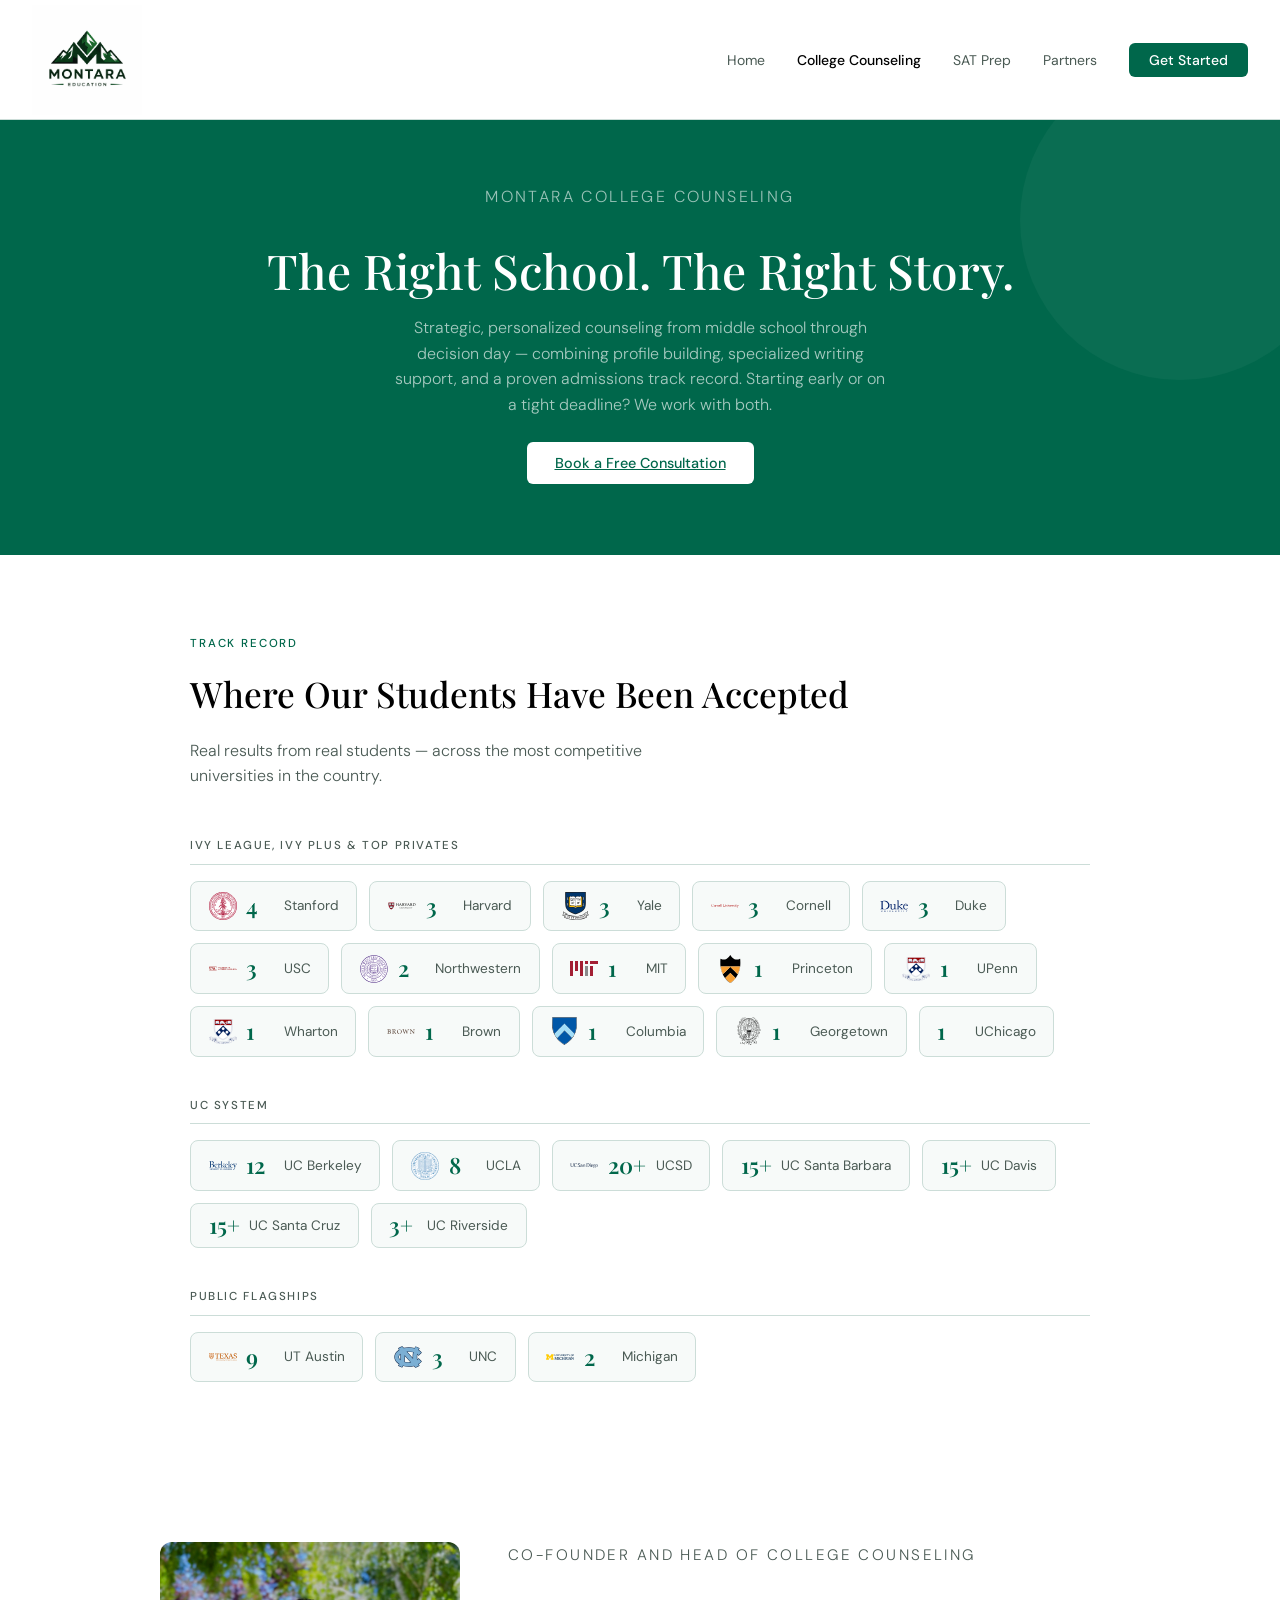
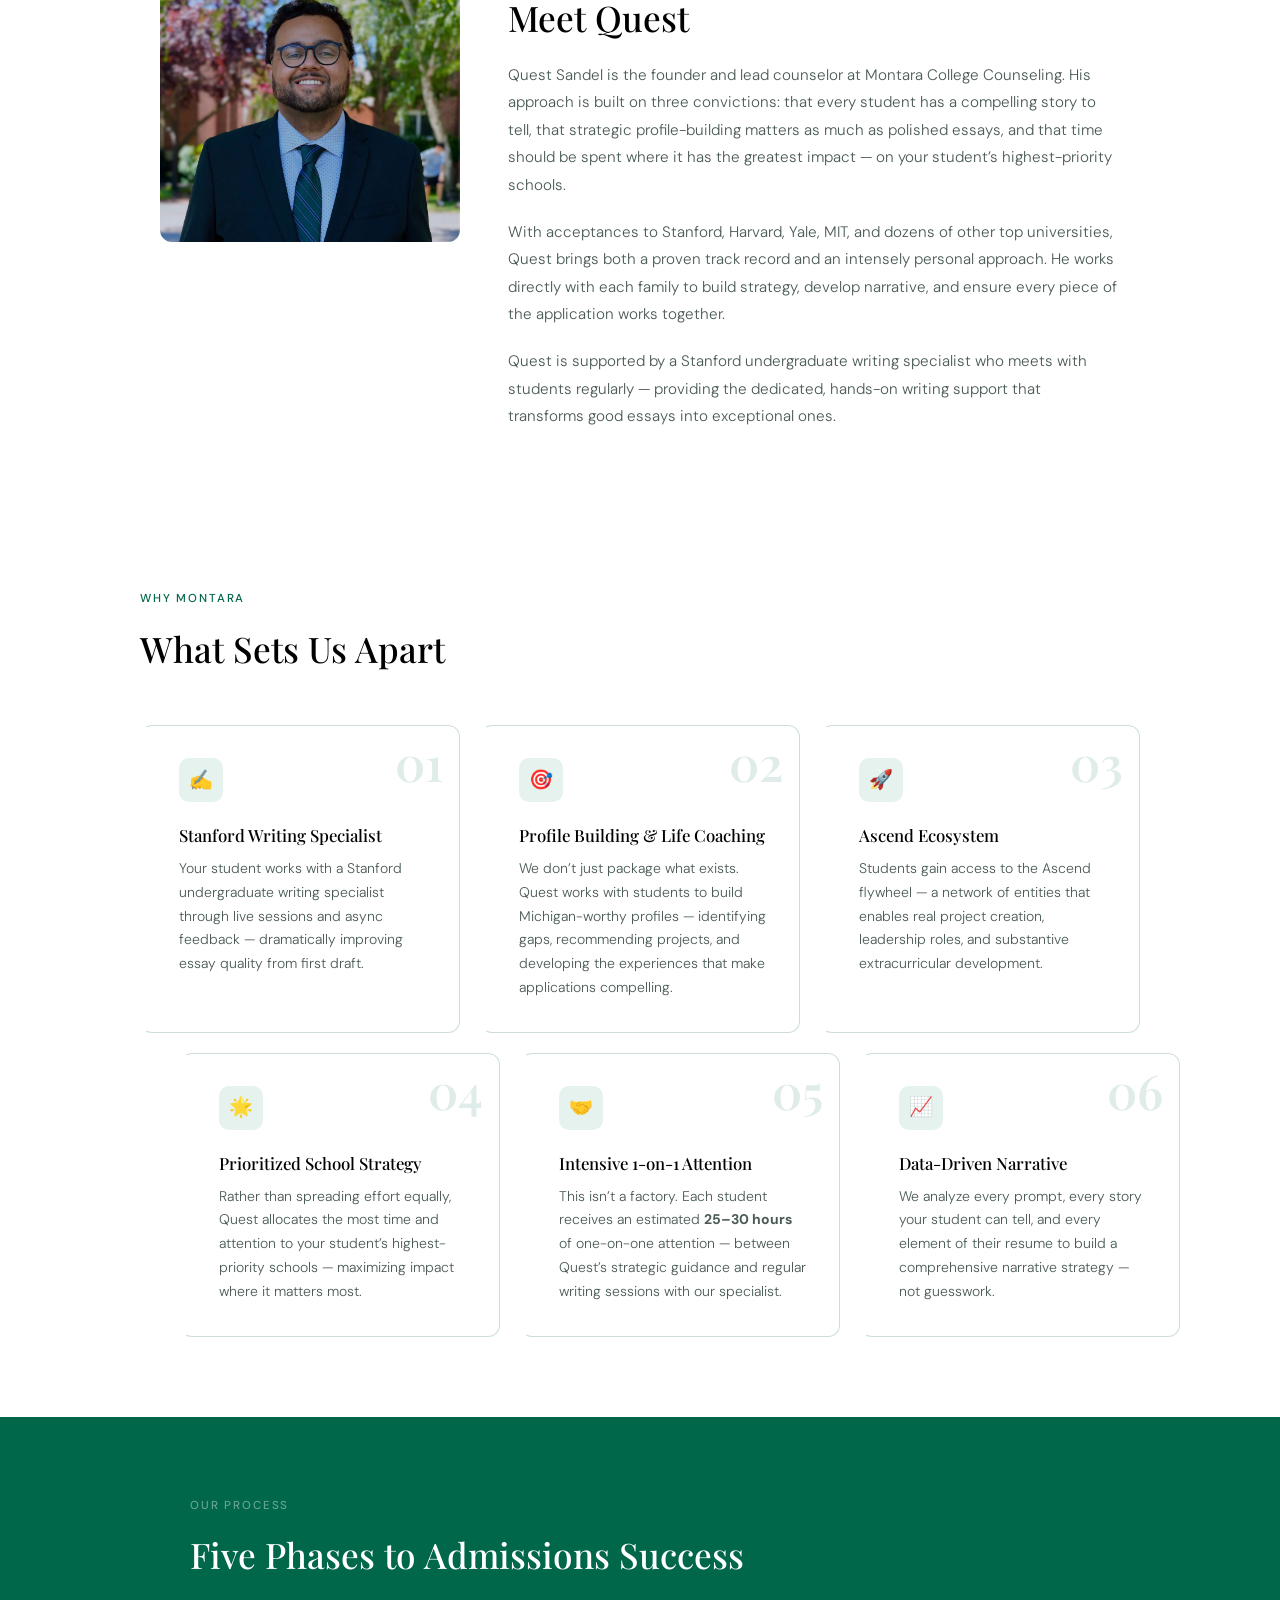
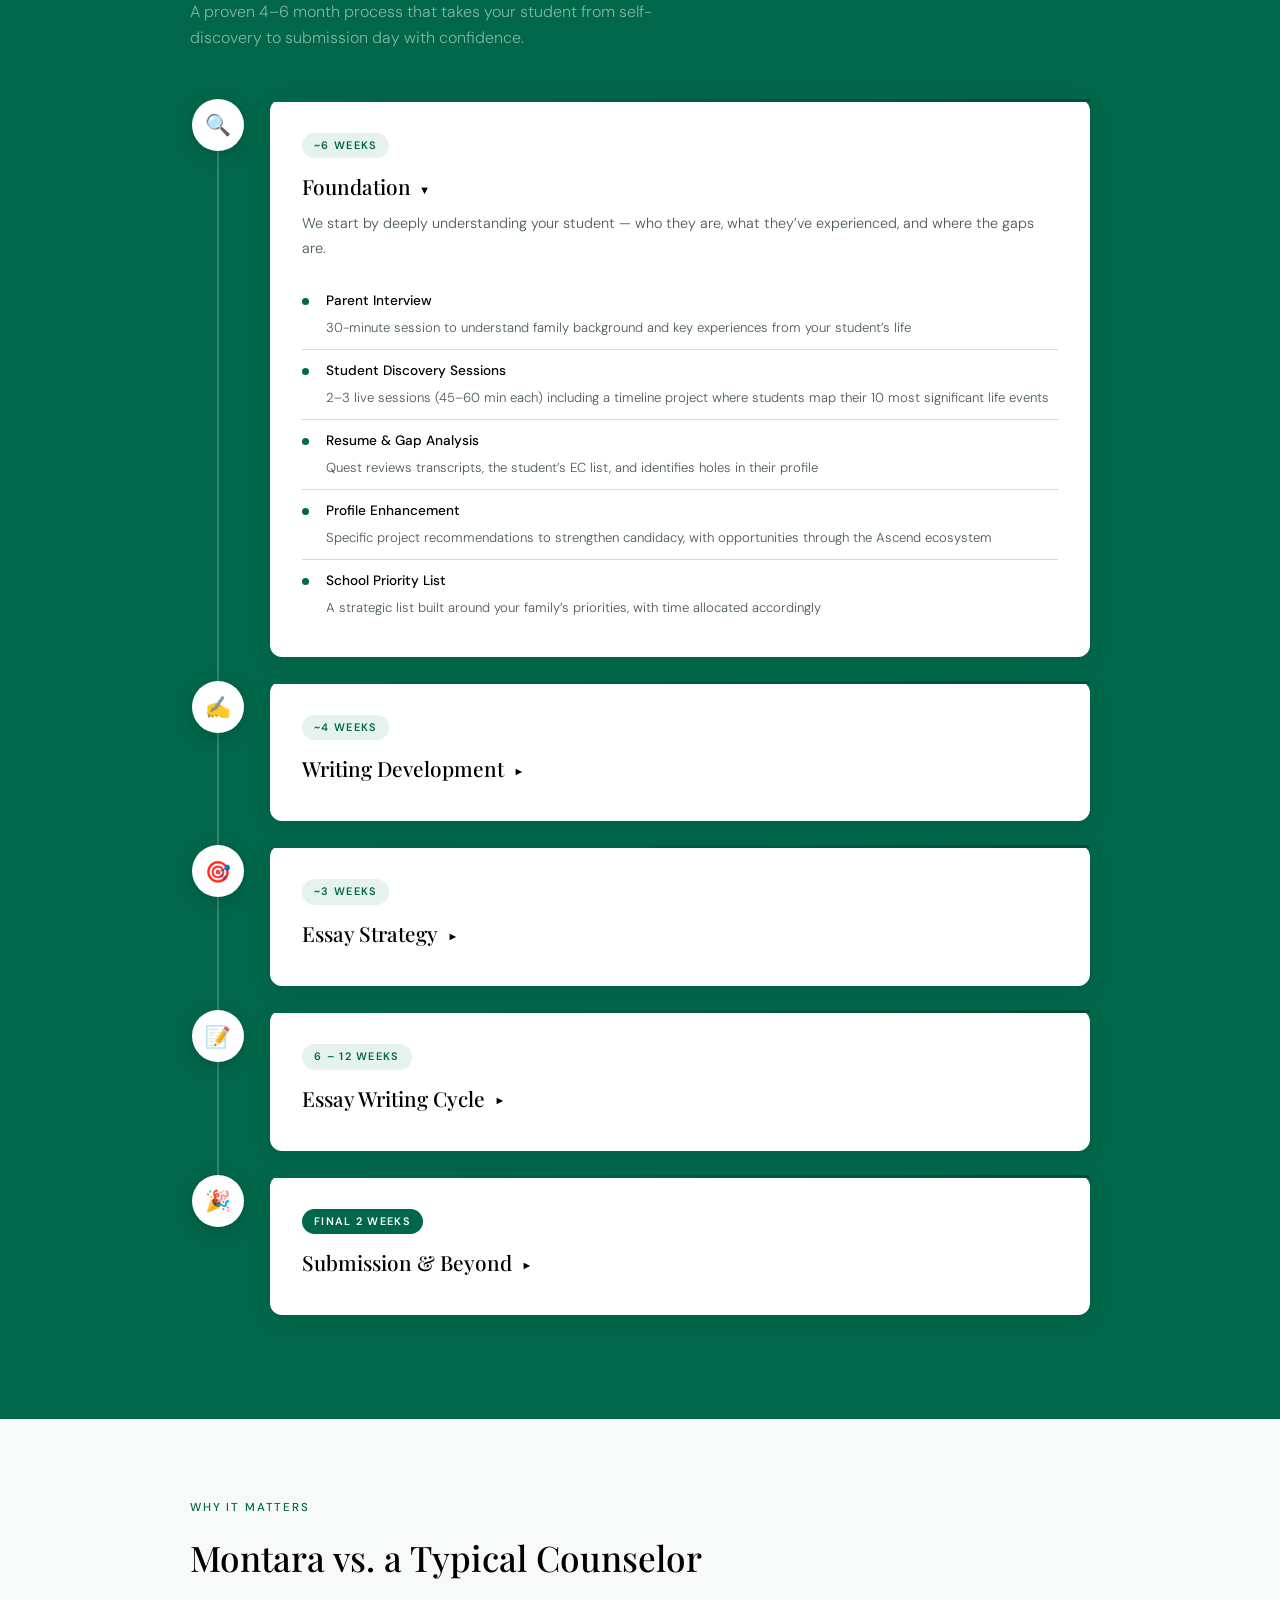
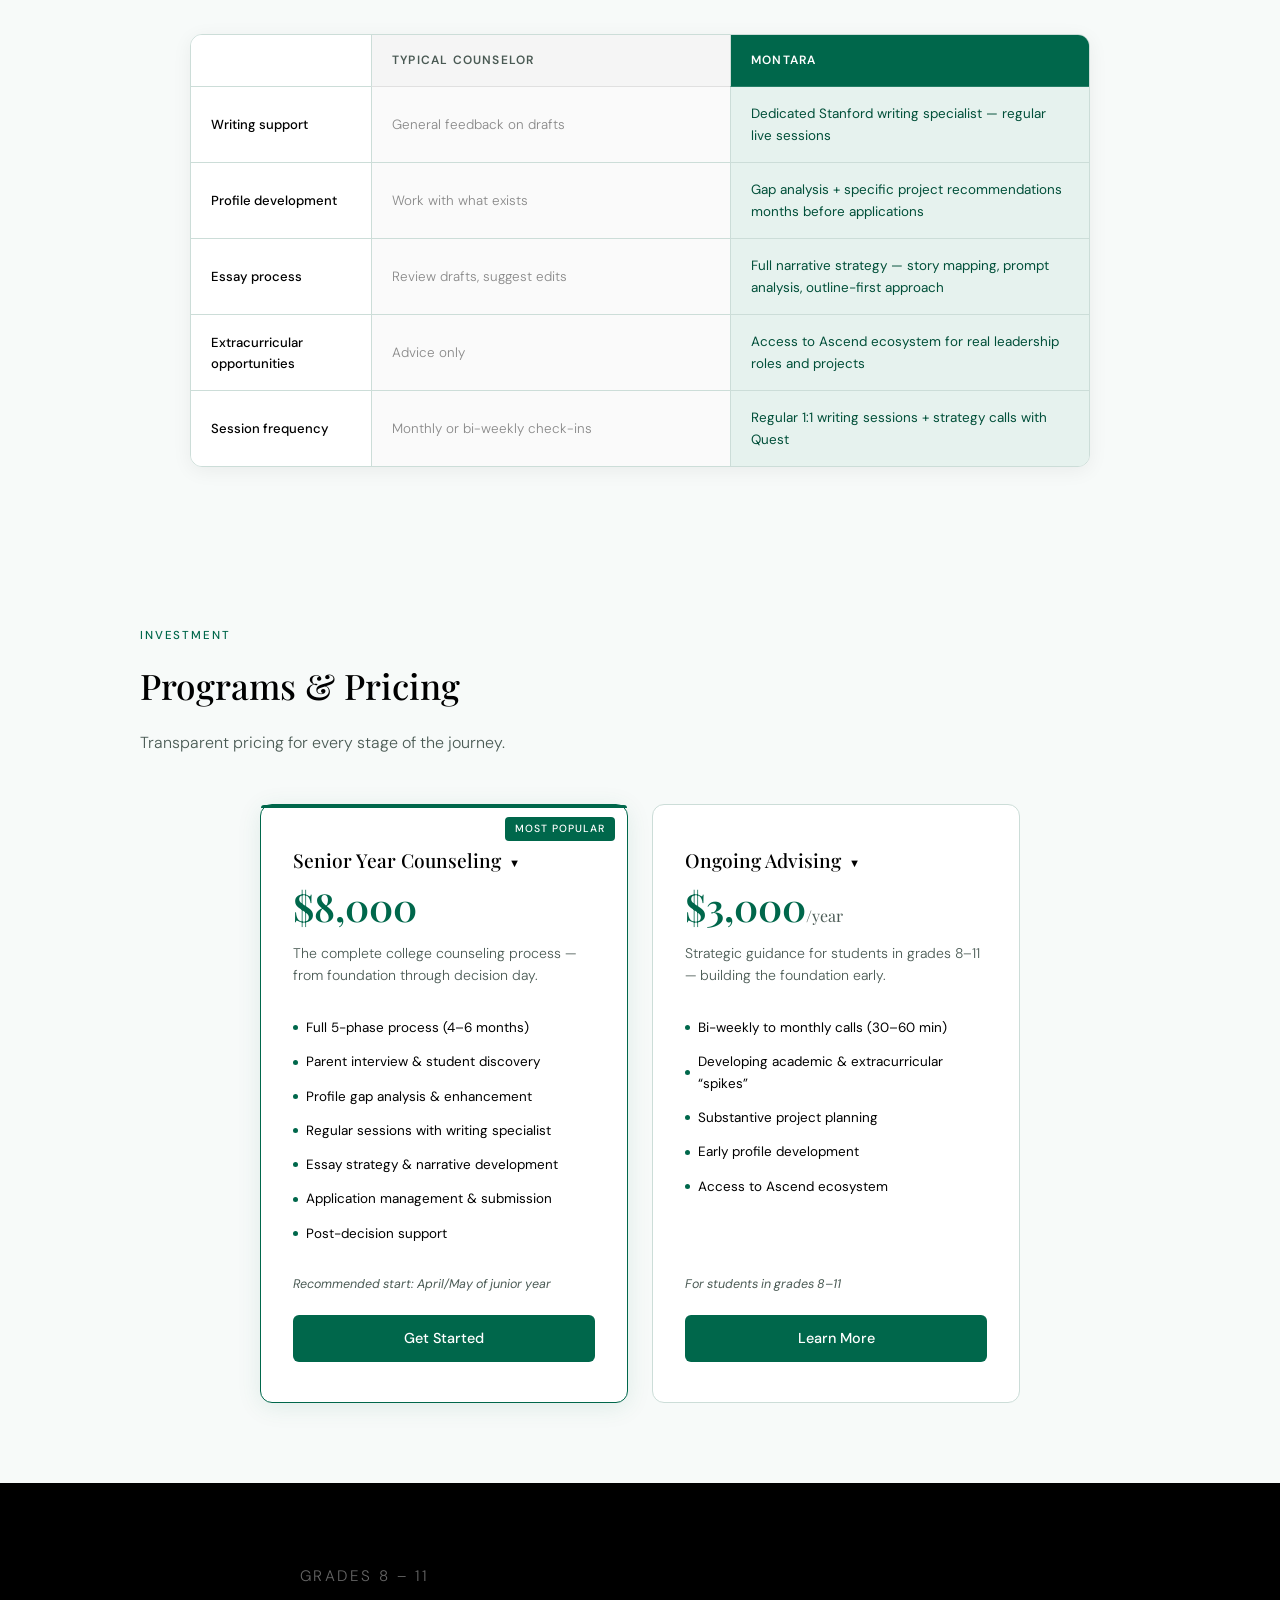
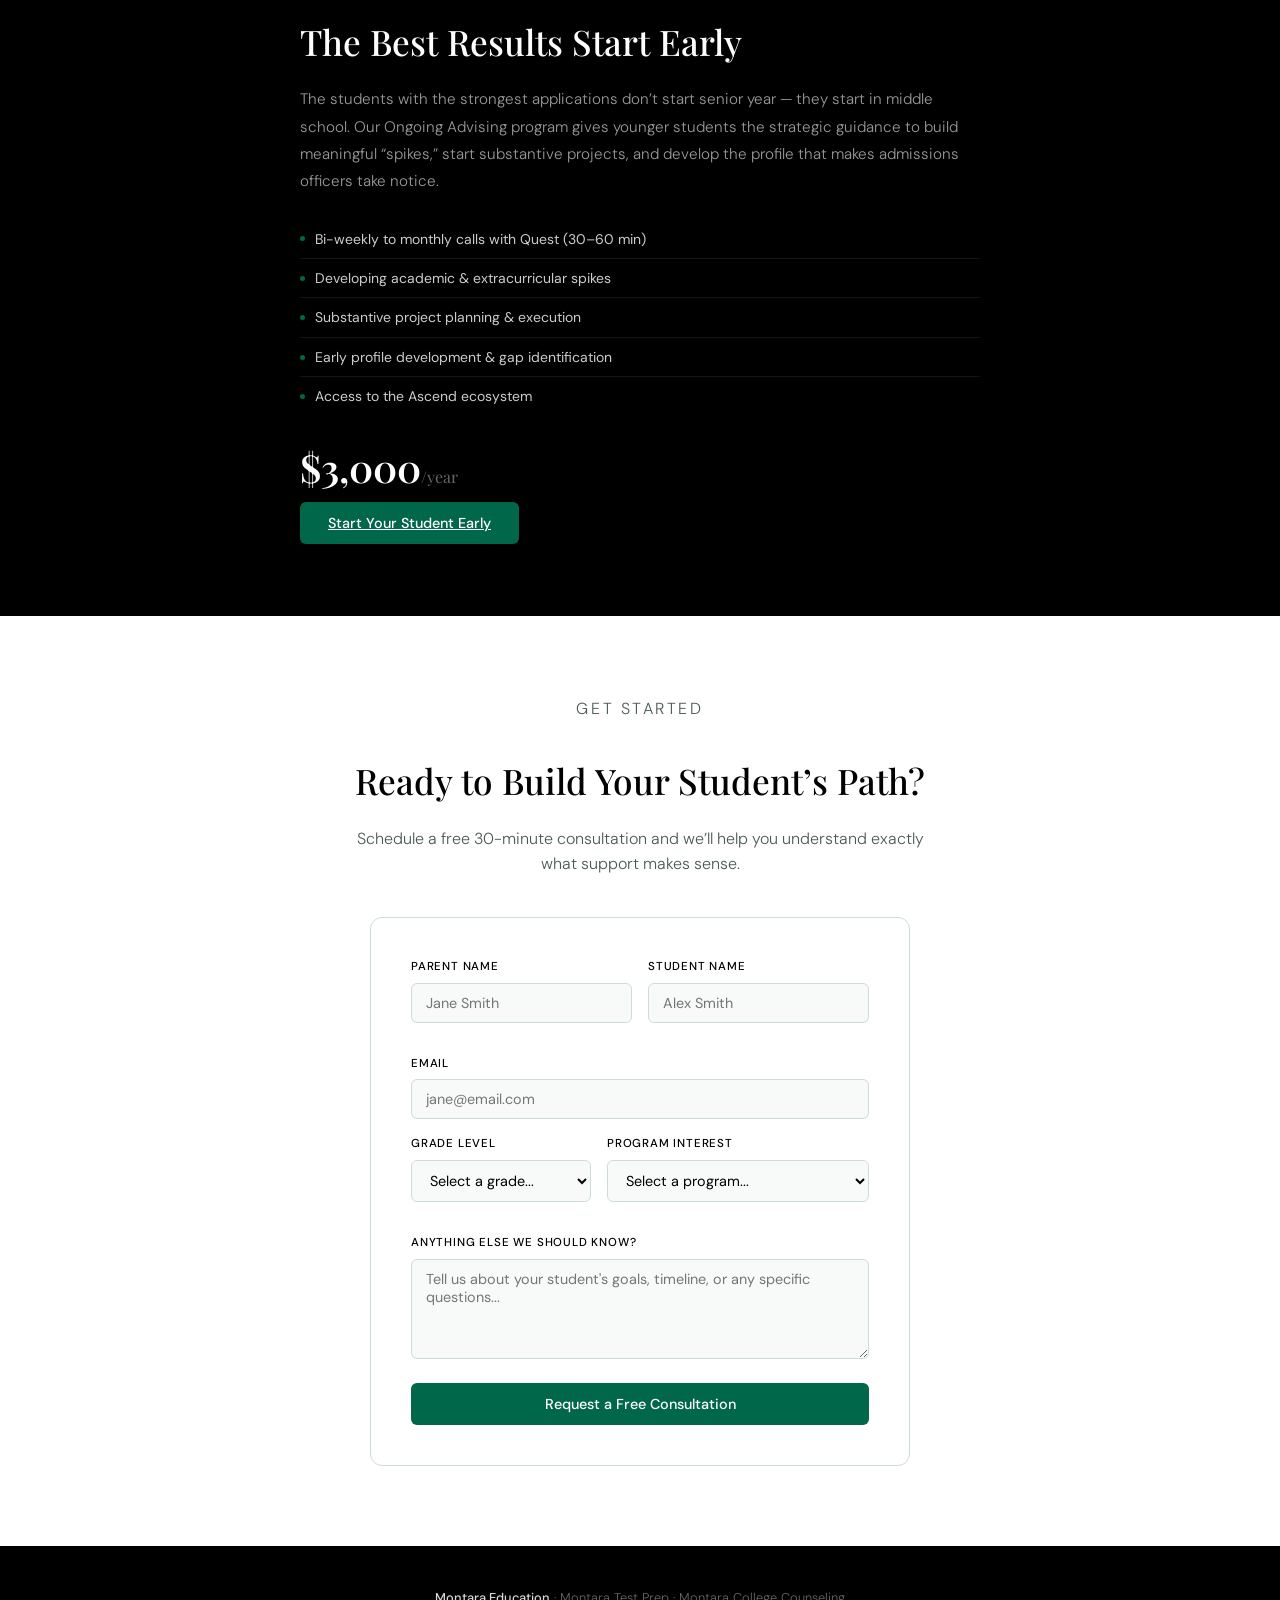
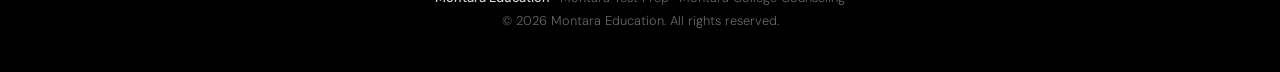
==== commit 12a3aa76: "Implement Quest/Aditya Apr 23 feedback Homepage: - Add compressed "Acceptances at the Nation's Top U" ====
--- a/counseling.html
+++ b/counseling.html
@@ -69,6 +69,7 @@
   <ul class="nav-links">
     <li><a href="index.html">Home</a></li>
     <li><a href="counseling.html" class="nav-active">College Counseling</a></li>
+    <li><a href="sat.html">SAT Prep</a></li>
     <li><a href="partners.html">Partners</a></li>
     <li><a class="nav-cta" href="#contact">Get Started</a></li>
   </ul>
@@ -82,209 +83,8 @@
   <a class="btn-w" href="#contact">Book a Free Consultation</a>
 </section>
 
-<!-- DIFFERENTIATORS -->
-<section class="cc-diff">
-  <div class="cc-diff-inner">
-    <p class="slabel">Why Montara</p>
-    <h2 class="stitle">What Sets Us Apart</h2>
-    <div class="cc-diff-grid">
-      <div class="cc-diff-card">
-        <div class="cc-diff-icon">&#9997;&#65039;</div>
-        <h4>Stanford Writing Specialist</h4>
-        <p>Your student works with a Stanford undergraduate writing specialist through live sessions and async feedback &mdash; dramatically improving essay quality from first draft.</p>
-      </div>
-      <div class="cc-diff-card">
-        <div class="cc-diff-icon">&#127919;</div>
-        <h4>Profile Building &amp; Life Coaching</h4>
-        <p>We don&rsquo;t just package what exists. Quest works with students to build Michigan-worthy profiles &mdash; identifying gaps, recommending projects, and developing the experiences that make applications compelling.</p>
-      </div>
-      <div class="cc-diff-card">
-        <div class="cc-diff-icon">&#128640;</div>
-        <h4>Ascend Ecosystem</h4>
-        <p>Students gain access to the Ascend flywheel &mdash; a network of entities that enables real project creation, leadership roles, and substantive extracurricular development.</p>
-      </div>
-      <div class="cc-diff-card">
-        <div class="cc-diff-icon">&#127775;</div>
-        <h4>Prioritized School Strategy</h4>
-        <p>Rather than spreading effort equally, Quest allocates the most time and attention to your student&rsquo;s highest-priority schools &mdash; maximizing impact where it matters most.</p>
-      </div>
-      <div class="cc-diff-card">
-        <div class="cc-diff-icon">&#129309;</div>
-        <h4>Intensive 1-on-1 Attention</h4>
-        <p>This isn&rsquo;t a factory. Each student receives an estimated <strong>25&ndash;30 hours</strong> of one-on-one attention &mdash; between Quest&rsquo;s strategic guidance and regular writing sessions with our specialist.</p>
-      </div>
-      <div class="cc-diff-card">
-        <div class="cc-diff-icon">&#128200;</div>
-        <h4>Data-Driven Narrative</h4>
-        <p>We analyze every prompt, every story your student can tell, and every element of their resume to build a comprehensive narrative strategy &mdash; not guesswork.</p>
-      </div>
-    </div>
-  </div>
-</section>
-
-<!-- START EARLY -->
-<section class="cc-early">
-  <div class="cc-early-inner">
-    <div class="cc-early-content">
-      <p class="slabel">Grades 8 &ndash; 11</p>
-      <h2 class="stitle">The Best Results Start Early</h2>
-      <p>The students with the strongest applications don&rsquo;t start senior year &mdash; they start in middle school. Our Ongoing Advising program gives younger students the strategic guidance to build meaningful &ldquo;spikes,&rdquo; start substantive projects, and develop the profile that makes admissions officers take notice.</p>
-      <ul class="cc-early-list">
-        <li>Bi-weekly to monthly calls with Quest (30&ndash;60 min)</li>
-        <li>Developing academic &amp; extracurricular spikes</li>
-        <li>Substantive project planning &amp; execution</li>
-        <li>Early profile development &amp; gap identification</li>
-        <li>Access to the Ascend ecosystem</li>
-      </ul>
-      <div class="cc-early-price">$3,000<span>/year</span></div>
-      <a class="btn-g" href="#contact">Start Your Student Early</a>
-    </div>
-  </div>
-</section>
-
-<!-- PROCESS -->
-<div class="cc-process">
-  <div class="cc-process-inner">
-    <p class="slabel">Our Process</p>
-    <h2 class="stitle">Five Phases to Admissions Success</h2>
-    <p class="ssub">A proven 4&ndash;6 month process that takes your student from self-discovery to submission day with confidence.</p>
-
-    <div class="tl">
-
-      <div class="tl-item">
-        <div class="tl-rail">
-          <div class="tl-icon">&#128269;</div>
-          <div class="tl-line"></div>
-        </div>
-        <div class="tl-card">
-          <div class="tl-badge">~6 Weeks</div>
-          <h3>Foundation<span class="tl-chevron"></span></h3>
-          <p class="tl-desc">We start by deeply understanding your student &mdash; who they are, what they&rsquo;ve experienced, and where the gaps are.</p>
-          <div class="tl-details">
-            <div class="tl-detail"><div class="tl-dot"></div><div><strong>Parent Interview</strong><span>30-minute session to understand family background and key experiences from your student&rsquo;s life</span></div></div>
-            <div class="tl-detail"><div class="tl-dot"></div><div><strong>Student Discovery Sessions</strong><span>2&ndash;3 live sessions (45&ndash;60 min each) including a timeline project where students map their 10 most significant life events</span></div></div>
-            <div class="tl-detail"><div class="tl-dot"></div><div><strong>Resume &amp; Gap Analysis</strong><span>Quest reviews transcripts, the student&rsquo;s EC list, and identifies holes in their profile</span></div></div>
-            <div class="tl-detail"><div class="tl-dot"></div><div><strong>Profile Enhancement</strong><span>Specific project recommendations to strengthen candidacy, with opportunities through the Ascend ecosystem</span></div></div>
-            <div class="tl-detail"><div class="tl-dot"></div><div><strong>School Priority List</strong><span>A strategic list built around your family&rsquo;s priorities, with time allocated accordingly</span></div></div>
-          </div>
-        </div>
-      </div>
-
-      <div class="tl-item">
-        <div class="tl-rail">
-          <div class="tl-icon">&#9997;&#65039;</div>
-          <div class="tl-line"></div>
-        </div>
-        <div class="tl-card tl-collapsed">
-          <div class="tl-badge">~4 Weeks</div>
-          <h3>Writing Development<span class="tl-chevron"></span></h3>
-          <p class="tl-desc">Your student begins working with our Stanford writing specialist through regular live sessions plus async review.</p>
-          <div class="tl-details">
-            <div class="tl-detail"><div class="tl-dot"></div><div><strong>Storytelling Assessment</strong><span>We review the timeline project writing to identify which stories your student tells powerfully and which need development</span></div></div>
-            <div class="tl-detail"><div class="tl-dot"></div><div><strong>Voice Development</strong><span>Live sessions focused on finding and refining your student&rsquo;s authentic written voice</span></div></div>
-            <div class="tl-detail"><div class="tl-dot"></div><div><strong>Narrative Foundations</strong><span>Building the raw material that will fuel every essay across every application</span></div></div>
-          </div>
-        </div>
-      </div>
-
-      <div class="tl-item">
-        <div class="tl-rail">
-          <div class="tl-icon">&#127919;</div>
-          <div class="tl-line"></div>
-        </div>
-        <div class="tl-card tl-collapsed">
-          <div class="tl-badge">~3 Weeks</div>
-          <h3>Essay Strategy<span class="tl-chevron"></span></h3>
-          <p class="tl-desc">Quest takes the lead on the critical &ldquo;middle section&rdquo; &mdash; connecting your student&rsquo;s stories to each school&rsquo;s specific prompts.</p>
-          <div class="tl-details">
-            <div class="tl-detail"><div class="tl-dot"></div><div><strong>Prompt Breakdown</strong><span>Multiple strategy calls with Quest to analyze every school&rsquo;s essay prompts</span></div></div>
-            <div class="tl-detail"><div class="tl-dot"></div><div><strong>Story-to-Prompt Mapping</strong><span>Matching your student&rsquo;s strongest narratives to the prompts where they&rsquo;ll have the most impact</span></div></div>
-            <div class="tl-detail"><div class="tl-dot"></div><div><strong>Outlines &amp; Strategy</strong><span>Detailed essay outlines and a comprehensive narrative strategy for each target school</span></div></div>
-          </div>
-        </div>
-      </div>
-
-      <div class="tl-item">
-        <div class="tl-rail">
-          <div class="tl-icon">&#128221;</div>
-          <div class="tl-line"></div>
-        </div>
-        <div class="tl-card tl-collapsed">
-          <div class="tl-badge">6 &ndash; 12 Weeks</div>
-          <h3>Essay Writing Cycle<span class="tl-chevron"></span></h3>
-          <p class="tl-desc">Students turn outlines into polished essays through an intensive, multi-round writing process.</p>
-          <div class="tl-details">
-            <div class="tl-detail"><div class="tl-dot"></div><div><strong>Regular Writing Sessions</strong><span>Live sessions with our writing specialist to develop and refine each essay</span></div></div>
-            <div class="tl-detail"><div class="tl-dot"></div><div><strong>Async Feedback from Quest</strong><span>Detailed comments on every draft to ensure strategic alignment</span></div></div>
-            <div class="tl-detail"><div class="tl-dot"></div><div><strong>EC List &amp; Activities Section</strong><span>Crafting a compelling extracurricular narrative</span></div></div>
-            <div class="tl-detail"><div class="tl-dot"></div><div><strong>Recommendation Strategy</strong><span>Guidance on selecting and positioning letters of recommendation</span></div></div>
-          </div>
-        </div>
-      </div>
-
-      <div class="tl-item tl-item-last">
-        <div class="tl-rail">
-          <div class="tl-icon">&#127881;</div>
-        </div>
-        <div class="tl-card tl-collapsed">
-          <div class="tl-badge tl-badge-final">Final 2 Weeks</div>
-          <h3>Submission &amp; Beyond<span class="tl-chevron"></span></h3>
-          <p class="tl-desc">We&rsquo;re with you through the finish line and beyond &mdash; from final polish to decision day.</p>
-          <div class="tl-details">
-            <div class="tl-detail"><div class="tl-dot"></div><div><strong>Polishing Session</strong><span>Live Zoom call with Quest for final refinements before each deadline</span></div></div>
-            <div class="tl-detail"><div class="tl-dot"></div><div><strong>Submission Support</strong><span>Ensuring every application is complete, accurate, and submitted on time</span></div></div>
-            <div class="tl-detail"><div class="tl-dot"></div><div><strong>Decision Support</strong><span>Calls with families to discuss acceptances, waitlists, and final enrollment decisions</span></div></div>
-            <div class="tl-detail"><div class="tl-dot"></div><div><strong>Continued Engagement</strong><span>Ongoing check-ins for students involved in Ascend activities</span></div></div>
-          </div>
-        </div>
-      </div>
-
-    </div>
-  </div>
-</div>
-
-<!-- COMPARISON TABLE -->
-<section class="cc-compare">
-  <div class="cc-compare-inner">
-    <p class="slabel">Why It Matters</p>
-    <h2 class="stitle">Montara vs. a Typical Counselor</h2>
-    <div class="cc-compare-table">
-      <div class="cc-compare-row cc-compare-header">
-        <div class="cc-compare-feature"></div>
-        <div class="cc-compare-them">Typical Counselor</div>
-        <div class="cc-compare-us">Montara</div>
-      </div>
-      <div class="cc-compare-row">
-        <div class="cc-compare-feature">Writing support</div>
-        <div class="cc-compare-them">General feedback on drafts</div>
-        <div class="cc-compare-us">Dedicated Stanford writing specialist &mdash; regular live sessions</div>
-      </div>
-      <div class="cc-compare-row">
-        <div class="cc-compare-feature">Profile development</div>
-        <div class="cc-compare-them">Work with what exists</div>
-        <div class="cc-compare-us">Gap analysis + specific project recommendations months before applications</div>
-      </div>
-      <div class="cc-compare-row">
-        <div class="cc-compare-feature">Essay process</div>
-        <div class="cc-compare-them">Review drafts, suggest edits</div>
-        <div class="cc-compare-us">Full narrative strategy &mdash; story mapping, prompt analysis, outline-first approach</div>
-      </div>
-      <div class="cc-compare-row">
-        <div class="cc-compare-feature">Extracurricular opportunities</div>
-        <div class="cc-compare-them">Advice only</div>
-        <div class="cc-compare-us">Access to Ascend ecosystem for real leadership roles and projects</div>
-      </div>
-      <div class="cc-compare-row">
-        <div class="cc-compare-feature">Session frequency</div>
-        <div class="cc-compare-them">Monthly or bi-weekly check-ins</div>
-        <div class="cc-compare-us">Regular 1:1 writing sessions + strategy calls with Quest</div>
-      </div>
-    </div>
-  </div>
-</section>
-
 <!-- TRACK RECORD -->
-<section class="cc-record">
+<section class="cc-record" id="track-record">
   <div class="cc-record-inner">
     <p class="slabel">Track Record</p>
     <h2 class="stitle">Where Our Students Have Been Accepted</h2>
@@ -314,11 +114,11 @@
     <div class="cc-record-group">
       <h4 class="cc-record-label">UC System</h4>
       <div class="cc-record-grid">
-        <div class="cc-school"><img class="cc-school-logo" src="assets/logos/ucsd.svg" alt="UCSD"><span class="cc-school-count" data-count="20+">20+</span><span class="cc-school-name">UCSD</span></div>
         <div class="cc-school"><img class="cc-school-logo" src="assets/logos/ucberkeley.svg" alt="UC Berkeley"><span class="cc-school-count" data-count="12">0</span><span class="cc-school-name">UC Berkeley</span></div>
         <div class="cc-school"><img class="cc-school-logo" src="assets/logos/ucla.svg" alt="UCLA"><span class="cc-school-count" data-count="8">0</span><span class="cc-school-name">UCLA</span></div>
+        <div class="cc-school"><img class="cc-school-logo" src="assets/logos/ucsd.svg" alt="UCSD"><span class="cc-school-count" data-count="20+">20+</span><span class="cc-school-name">UCSD</span></div>
+        <div class="cc-school"><span class="cc-school-count" data-count="15+">15+</span><span class="cc-school-name">UC Santa Barbara</span></div>
         <div class="cc-school"><span class="cc-school-count" data-count="15+">15+</span><span class="cc-school-name">UC Davis</span></div>
-        <div class="cc-school"><span class="cc-school-count" data-count="15+">15+</span><span class="cc-school-name">UC Santa Barbara</span></div>
         <div class="cc-school"><span class="cc-school-count" data-count="15+">15+</span><span class="cc-school-name">UC Santa Cruz</span></div>
         <div class="cc-school"><span class="cc-school-count" data-count="3+">3+</span><span class="cc-school-name">UC Riverside</span></div>
       </div>
@@ -347,6 +147,187 @@
       <p>Quest Sandel is the founder and lead counselor at Montara College Counseling. His approach is built on three convictions: that every student has a compelling story to tell, that strategic profile-building matters as much as polished essays, and that time should be spent where it has the greatest impact &mdash; on your student&rsquo;s highest-priority schools.</p>
       <p>With acceptances to Stanford, Harvard, Yale, MIT, and dozens of other top universities, Quest brings both a proven track record and an intensely personal approach. He works directly with each family to build strategy, develop narrative, and ensure every piece of the application works together.</p>
       <p>Quest is supported by a Stanford undergraduate writing specialist who meets with students regularly &mdash; providing the dedicated, hands-on writing support that transforms good essays into exceptional ones.</p>
+    </div>
+  </div>
+</section>
+
+<!-- DIFFERENTIATORS -->
+<section class="cc-diff">
+  <div class="cc-diff-inner">
+    <p class="slabel">Why Montara</p>
+    <h2 class="stitle">What Sets Us Apart</h2>
+    <div class="cc-diff-grid">
+      <div class="cc-diff-card">
+        <div class="cc-diff-icon">&#9997;&#65039;</div>
+        <h4>Stanford Writing Specialist</h4>
+        <p>Your student works with a Stanford undergraduate writing specialist through live sessions and async feedback &mdash; dramatically improving essay quality from first draft.</p>
+      </div>
+      <div class="cc-diff-card">
+        <div class="cc-diff-icon">&#127919;</div>
+        <h4>Profile Building &amp; Life Coaching</h4>
+        <p>We don&rsquo;t just package what exists. Quest works with students to build Michigan-worthy profiles &mdash; identifying gaps, recommending projects, and developing the experiences that make applications compelling.</p>
+      </div>
+      <div class="cc-diff-card">
+        <div class="cc-diff-icon">&#128640;</div>
+        <h4>Ascend Ecosystem</h4>
+        <p>Students gain access to the Ascend flywheel &mdash; a network of entities that enables real project creation, leadership roles, and substantive extracurricular development.</p>
+      </div>
+      <div class="cc-diff-card">
+        <div class="cc-diff-icon">&#127775;</div>
+        <h4>Prioritized School Strategy</h4>
+        <p>Rather than spreading effort equally, Quest allocates the most time and attention to your student&rsquo;s highest-priority schools &mdash; maximizing impact where it matters most.</p>
+      </div>
+      <div class="cc-diff-card">
+        <div class="cc-diff-icon">&#129309;</div>
+        <h4>Intensive 1-on-1 Attention</h4>
+        <p>This isn&rsquo;t a factory. Each student receives an estimated <strong>25&ndash;30 hours</strong> of one-on-one attention &mdash; between Quest&rsquo;s strategic guidance and regular writing sessions with our specialist.</p>
+      </div>
+      <div class="cc-diff-card">
+        <div class="cc-diff-icon">&#128200;</div>
+        <h4>Data-Driven Narrative</h4>
+        <p>We analyze every prompt, every story your student can tell, and every element of their resume to build a comprehensive narrative strategy &mdash; not guesswork.</p>
+      </div>
+    </div>
+  </div>
+</section>
+
+<!-- PROCESS -->
+<div class="cc-process">
+  <div class="cc-process-inner">
+    <p class="slabel">Our Process</p>
+    <h2 class="stitle">Five Phases to Admissions Success</h2>
+    <p class="ssub">A proven 4&ndash;6 month process that takes your student from self-discovery to submission day with confidence.</p>
+
+    <div class="tl">
+
+      <div class="tl-item">
+        <div class="tl-rail">
+          <div class="tl-icon">&#128269;</div>
+          <div class="tl-line"></div>
+        </div>
+        <div class="tl-card">
+          <div class="tl-badge">~6 Weeks</div>
+          <h3>Foundation<span class="tl-chevron"></span></h3>
+          <p class="tl-desc">We start by deeply understanding your student &mdash; who they are, what they&rsquo;ve experienced, and where the gaps are.</p>
+          <div class="tl-details">
+            <div class="tl-detail"><div class="tl-dot"></div><div><strong>Parent Interview</strong><span>30-minute session to understand family background and key experiences from your student&rsquo;s life</span></div></div>
+            <div class="tl-detail"><div class="tl-dot"></div><div><strong>Student Discovery Sessions</strong><span>2&ndash;3 live sessions (45&ndash;60 min each) including a timeline project where students map their 10 most significant life events</span></div></div>
+            <div class="tl-detail"><div class="tl-dot"></div><div><strong>Resume &amp; Gap Analysis</strong><span>Quest reviews transcripts, the student&rsquo;s EC list, and identifies holes in their profile</span></div></div>
+            <div class="tl-detail"><div class="tl-dot"></div><div><strong>Profile Enhancement</strong><span>Specific project recommendations to strengthen candidacy, with opportunities through the Ascend ecosystem</span></div></div>
+            <div class="tl-detail"><div class="tl-dot"></div><div><strong>School Priority List</strong><span>A strategic list built around your family&rsquo;s priorities, with time allocated accordingly</span></div></div>
+          </div>
+        </div>
+      </div>
+
+      <div class="tl-item">
+        <div class="tl-rail">
+          <div class="tl-icon">&#9997;&#65039;</div>
+          <div class="tl-line"></div>
+        </div>
+        <div class="tl-card tl-collapsed">
+          <div class="tl-badge">~4 Weeks</div>
+          <h3>Writing Development<span class="tl-chevron"></span></h3>
+          <p class="tl-desc">Your student begins working with our Stanford writing specialist through regular live sessions plus async review.</p>
+          <div class="tl-details">
+            <div class="tl-detail"><div class="tl-dot"></div><div><strong>Storytelling Assessment</strong><span>We review the timeline project writing to identify which stories your student tells powerfully and which need development</span></div></div>
+            <div class="tl-detail"><div class="tl-dot"></div><div><strong>Voice Development</strong><span>Live sessions focused on finding and refining your student&rsquo;s authentic written voice</span></div></div>
+            <div class="tl-detail"><div class="tl-dot"></div><div><strong>Narrative Foundations</strong><span>Building the raw material that will fuel every essay across every application</span></div></div>
+          </div>
+        </div>
+      </div>
+
+      <div class="tl-item">
+        <div class="tl-rail">
+          <div class="tl-icon">&#127919;</div>
+          <div class="tl-line"></div>
+        </div>
+        <div class="tl-card tl-collapsed">
+          <div class="tl-badge">~3 Weeks</div>
+          <h3>Essay Strategy<span class="tl-chevron"></span></h3>
+          <p class="tl-desc">Quest takes the lead on the critical &ldquo;middle section&rdquo; &mdash; connecting your student&rsquo;s stories to each school&rsquo;s specific prompts.</p>
+          <div class="tl-details">
+            <div class="tl-detail"><div class="tl-dot"></div><div><strong>Prompt Breakdown</strong><span>Multiple strategy calls with Quest to analyze every school&rsquo;s essay prompts</span></div></div>
+            <div class="tl-detail"><div class="tl-dot"></div><div><strong>Story-to-Prompt Mapping</strong><span>Matching your student&rsquo;s strongest narratives to the prompts where they&rsquo;ll have the most impact</span></div></div>
+            <div class="tl-detail"><div class="tl-dot"></div><div><strong>Outlines &amp; Strategy</strong><span>Detailed essay outlines and a comprehensive narrative strategy for each target school</span></div></div>
+          </div>
+        </div>
+      </div>
+
+      <div class="tl-item">
+        <div class="tl-rail">
+          <div class="tl-icon">&#128221;</div>
+          <div class="tl-line"></div>
+        </div>
+        <div class="tl-card tl-collapsed">
+          <div class="tl-badge">6 &ndash; 12 Weeks</div>
+          <h3>Essay Writing Cycle<span class="tl-chevron"></span></h3>
+          <p class="tl-desc">Students turn outlines into polished essays through an intensive, multi-round writing process.</p>
+          <div class="tl-details">
+            <div class="tl-detail"><div class="tl-dot"></div><div><strong>Regular Writing Sessions</strong><span>Live sessions with our writing specialist to develop and refine each essay</span></div></div>
+            <div class="tl-detail"><div class="tl-dot"></div><div><strong>Async Feedback from Quest</strong><span>Detailed comments on every draft to ensure strategic alignment</span></div></div>
+            <div class="tl-detail"><div class="tl-dot"></div><div><strong>EC List &amp; Activities Section</strong><span>Crafting a compelling extracurricular narrative</span></div></div>
+            <div class="tl-detail"><div class="tl-dot"></div><div><strong>Recommendation Strategy</strong><span>Guidance on selecting and positioning letters of recommendation</span></div></div>
+          </div>
+        </div>
+      </div>
+
+      <div class="tl-item tl-item-last">
+        <div class="tl-rail">
+          <div class="tl-icon">&#127881;</div>
+        </div>
+        <div class="tl-card tl-collapsed">
+          <div class="tl-badge tl-badge-final">Final 2 Weeks</div>
+          <h3>Submission &amp; Beyond<span class="tl-chevron"></span></h3>
+          <p class="tl-desc">We&rsquo;re with you through the finish line and beyond &mdash; from final polish to decision day.</p>
+          <div class="tl-details">
+            <div class="tl-detail"><div class="tl-dot"></div><div><strong>Polishing Session</strong><span>Live Zoom call with Quest for final refinements before each deadline</span></div></div>
+            <div class="tl-detail"><div class="tl-dot"></div><div><strong>Submission Support</strong><span>Ensuring every application is complete, accurate, and submitted on time</span></div></div>
+            <div class="tl-detail"><div class="tl-dot"></div><div><strong>Decision Support</strong><span>Calls with families to discuss acceptances, waitlists, and final enrollment decisions</span></div></div>
+            <div class="tl-detail"><div class="tl-dot"></div><div><strong>Continued Engagement</strong><span>Ongoing check-ins for students involved in Ascend activities</span></div></div>
+          </div>
+        </div>
+      </div>
+
+    </div>
+  </div>
+</div>
+
+<!-- COMPARISON TABLE -->
+<section class="cc-compare">
+  <div class="cc-compare-inner">
+    <p class="slabel">Why It Matters</p>
+    <h2 class="stitle">Montara vs. a Typical Counselor</h2>
+    <div class="cc-compare-table">
+      <div class="cc-compare-row cc-compare-header">
+        <div class="cc-compare-feature"></div>
+        <div class="cc-compare-them">Typical Counselor</div>
+        <div class="cc-compare-us">Montara</div>
+      </div>
+      <div class="cc-compare-row">
+        <div class="cc-compare-feature">Writing support</div>
+        <div class="cc-compare-them">General feedback on drafts</div>
+        <div class="cc-compare-us">Dedicated Stanford writing specialist &mdash; regular live sessions</div>
+      </div>
+      <div class="cc-compare-row">
+        <div class="cc-compare-feature">Profile development</div>
+        <div class="cc-compare-them">Work with what exists</div>
+        <div class="cc-compare-us">Gap analysis + specific project recommendations months before applications</div>
+      </div>
+      <div class="cc-compare-row">
+        <div class="cc-compare-feature">Essay process</div>
+        <div class="cc-compare-them">Review drafts, suggest edits</div>
+        <div class="cc-compare-us">Full narrative strategy &mdash; story mapping, prompt analysis, outline-first approach</div>
+      </div>
+      <div class="cc-compare-row">
+        <div class="cc-compare-feature">Extracurricular opportunities</div>
+        <div class="cc-compare-them">Advice only</div>
+        <div class="cc-compare-us">Access to Ascend ecosystem for real leadership roles and projects</div>
+      </div>
+      <div class="cc-compare-row">
+        <div class="cc-compare-feature">Session frequency</div>
+        <div class="cc-compare-them">Monthly or bi-weekly check-ins</div>
+        <div class="cc-compare-us">Regular 1:1 writing sessions + strategy calls with Quest</div>
+      </div>
     </div>
   </div>
 </section>
@@ -396,6 +377,26 @@
   </div>
 </section>
 
+<!-- START EARLY -->
+<section class="cc-early">
+  <div class="cc-early-inner">
+    <div class="cc-early-content">
+      <p class="slabel">Grades 8 &ndash; 11</p>
+      <h2 class="stitle">The Best Results Start Early</h2>
+      <p>The students with the strongest applications don&rsquo;t start senior year &mdash; they start in middle school. Our Ongoing Advising program gives younger students the strategic guidance to build meaningful &ldquo;spikes,&rdquo; start substantive projects, and develop the profile that makes admissions officers take notice.</p>
+      <ul class="cc-early-list">
+        <li>Bi-weekly to monthly calls with Quest (30&ndash;60 min)</li>
+        <li>Developing academic &amp; extracurricular spikes</li>
+        <li>Substantive project planning &amp; execution</li>
+        <li>Early profile development &amp; gap identification</li>
+        <li>Access to the Ascend ecosystem</li>
+      </ul>
+      <div class="cc-early-price">$3,000<span>/year</span></div>
+      <a class="btn-g" href="#contact">Start Your Student Early</a>
+    </div>
+  </div>
+</section>
+
 <!-- CONTACT -->
 <section class="ctasec" id="contact">
   <p class="slabel">Get Started</p>
--- a/styles.css
+++ b/styles.css
@@ -124,6 +124,30 @@
 .fg input:focus, .fg select:focus, .fg textarea:focus { border-color: var(--green); background: var(--white); }
 .fg textarea { resize: vertical; min-height: 100px; }
 
+/* HOME TRACK RECORD (compressed) */
+.home-record { background: var(--off); padding: 80px 2rem; border-top: 1px solid var(--border); }
+.home-record-inner { max-width: 900px; margin: 0 auto; text-align: center; }
+.home-record .slabel, .home-record .stitle, .home-record .ssub { text-align: center; margin-left: auto; margin-right: auto; }
+.home-record-grid { display: flex; flex-wrap: wrap; justify-content: center; gap: .75rem; margin: 2.5rem 0 2rem; }
+.home-school {
+  display: flex; align-items: center; gap: .5rem;
+  background: var(--white); border: 1px solid var(--border);
+  border-radius: 8px; padding: .6rem 1rem;
+  transition: box-shadow .2s, transform .2s;
+}
+.home-school:hover { box-shadow: 0 4px 16px rgba(0,103,75,.08); transform: translateY(-1px); }
+.home-school img { height: 24px; width: 24px; object-fit: contain; flex-shrink: 0; }
+.home-school-count {
+  font-family: 'Playfair Display', serif; font-size: 1.2rem; font-weight: 600;
+  color: var(--green); line-height: 1; min-width: 22px;
+}
+.home-school-name { font-size: .82rem; font-weight: 400; color: var(--muted); }
+.home-record-link {
+  display: inline-block; font-size: .9rem; font-weight: 500; color: var(--green);
+  text-decoration: none; margin-top: .5rem; transition: color .2s;
+}
+.home-record-link:hover { color: var(--green-dark); }
+
 /* FOOTER */
 footer { background: var(--black); color: rgba(255,255,255,.4); padding: 2.5rem 2rem; text-align: center; font-size: .8rem; font-weight: 300; line-height: 1.8; }
 footer strong { color: rgba(255,255,255,.85); font-weight: 500; }
